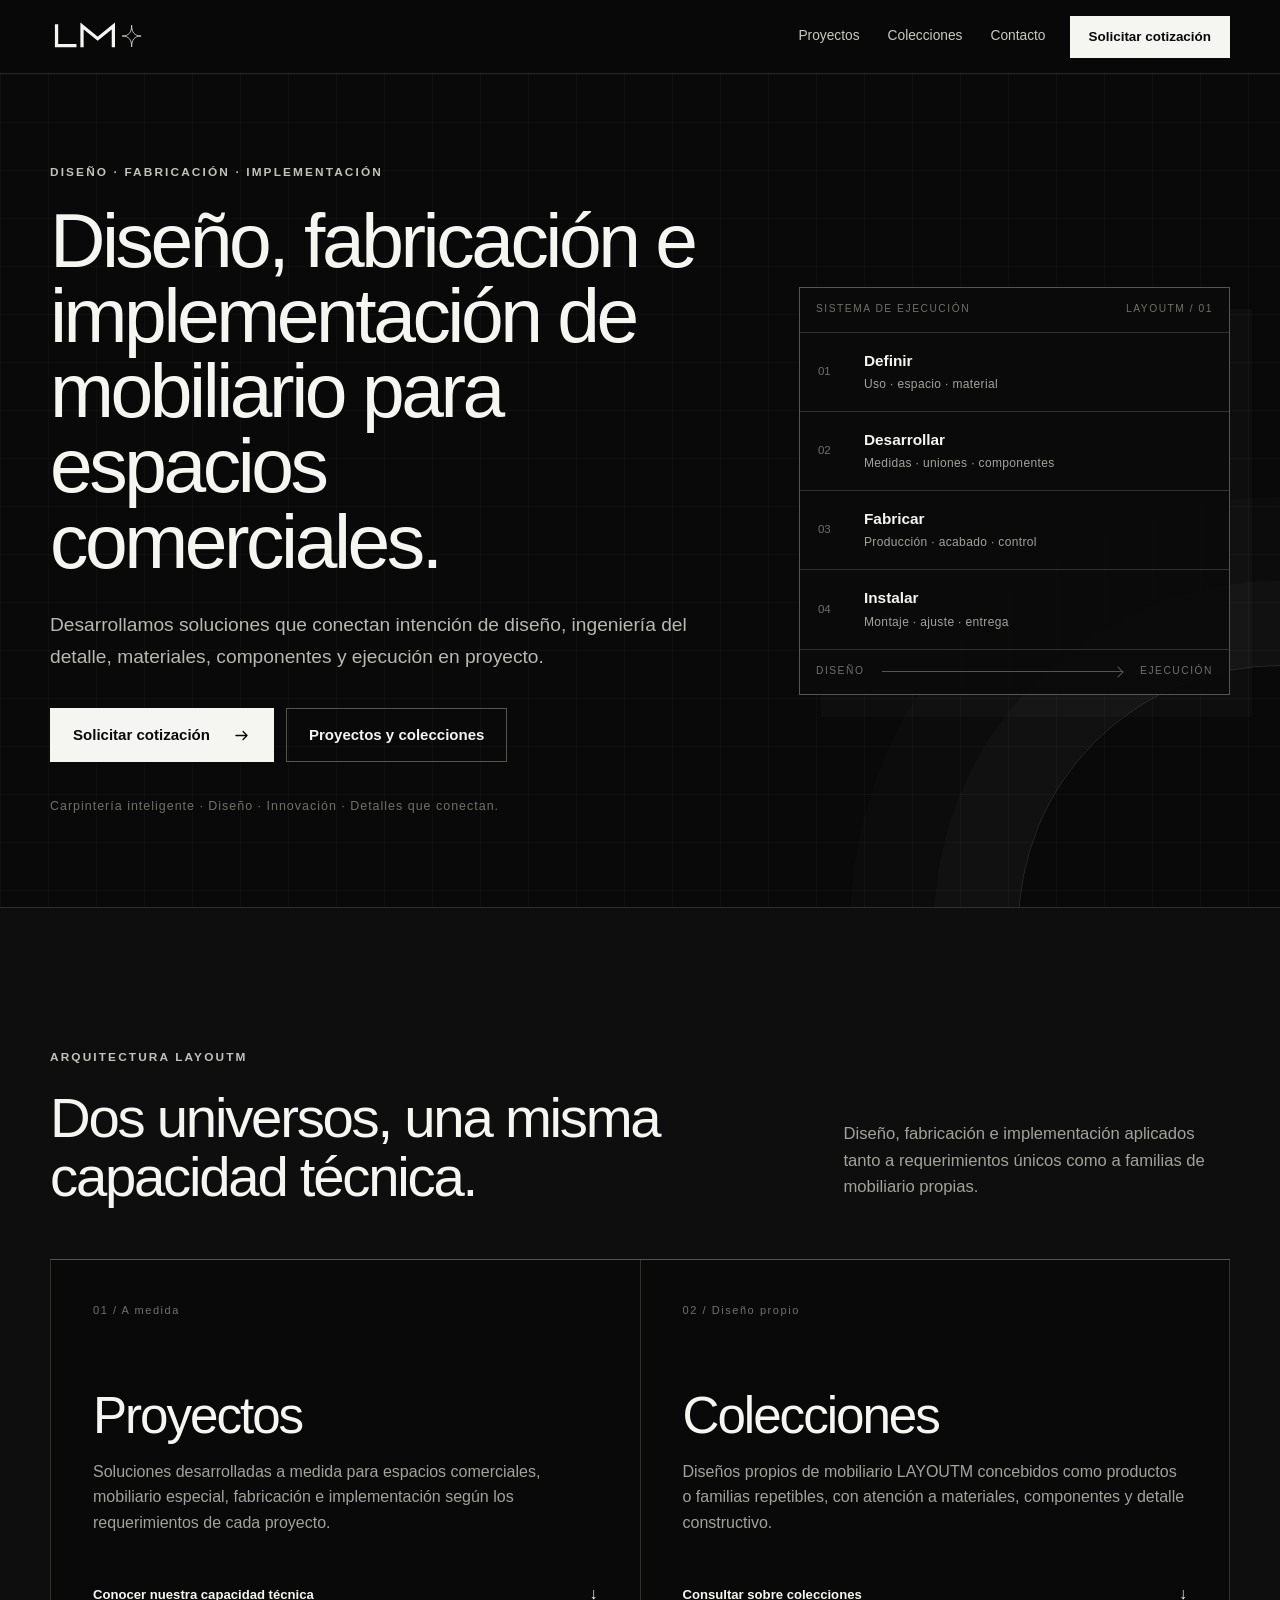
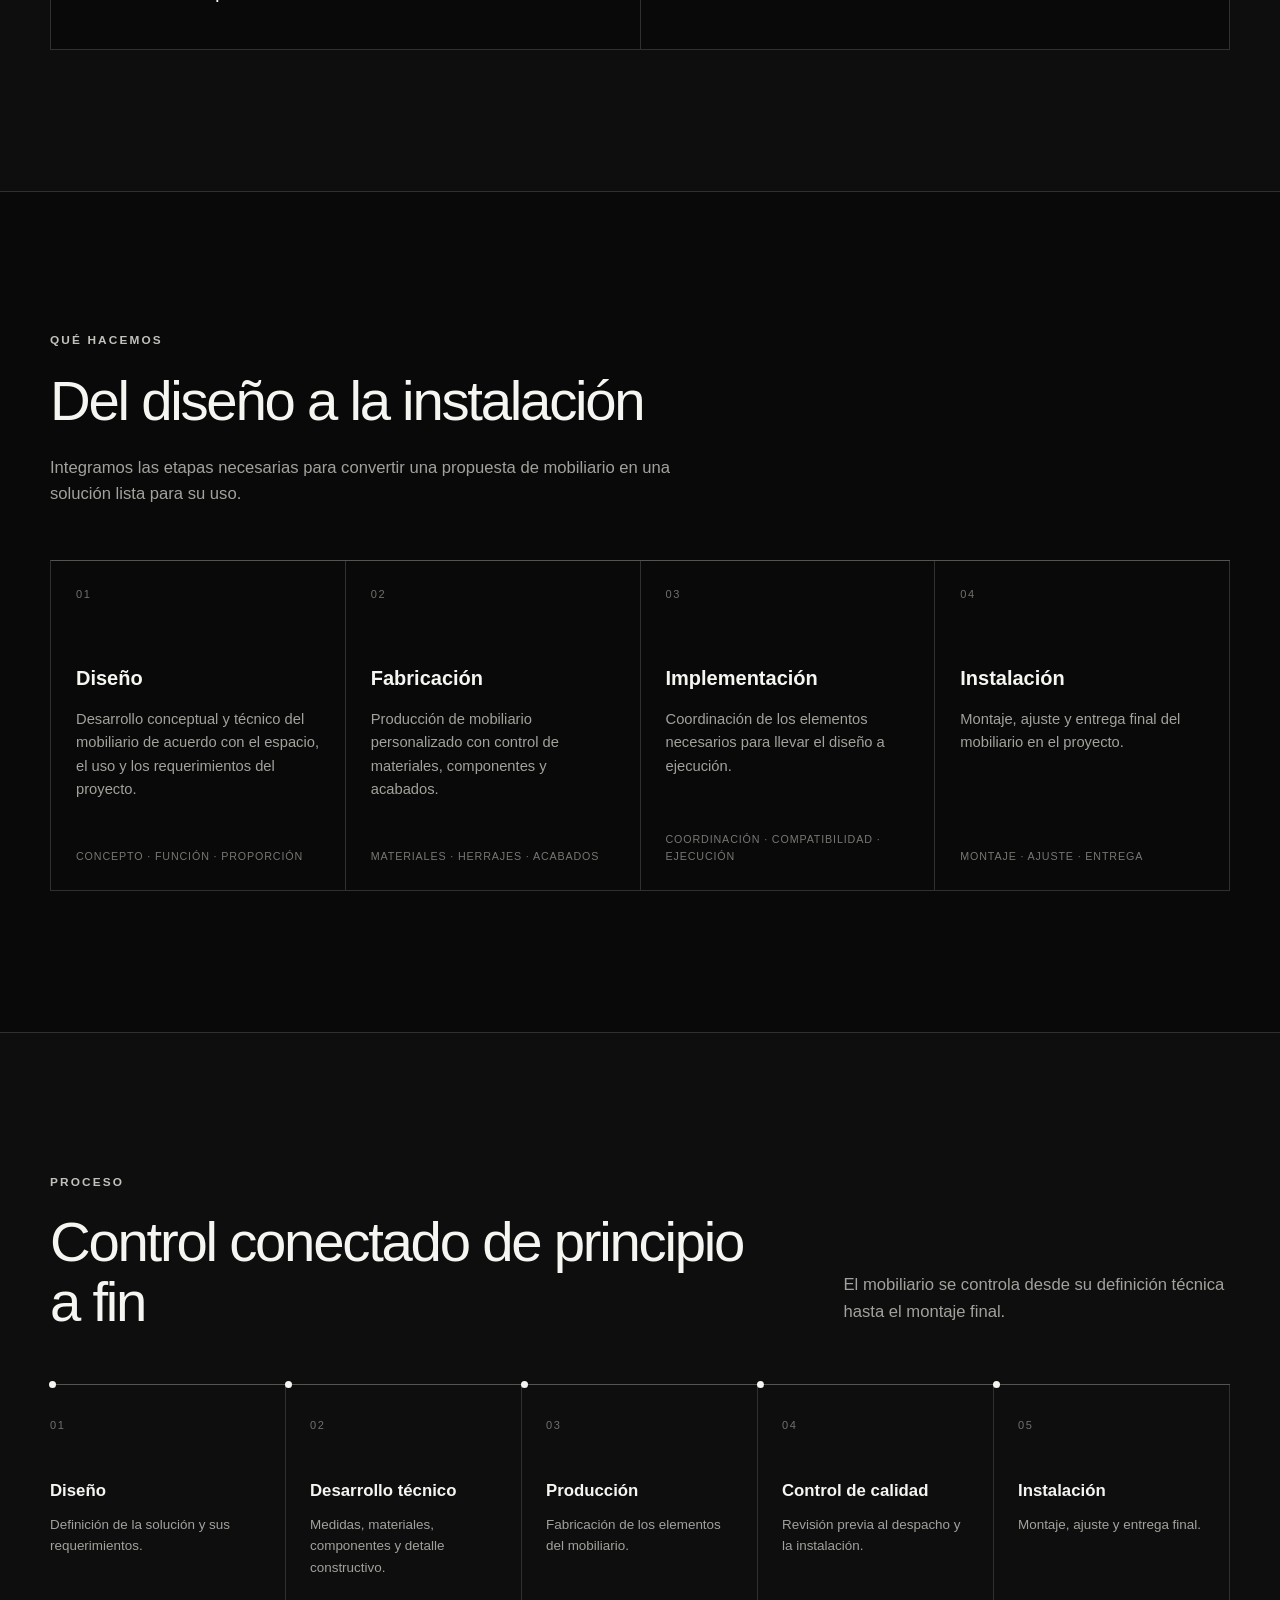
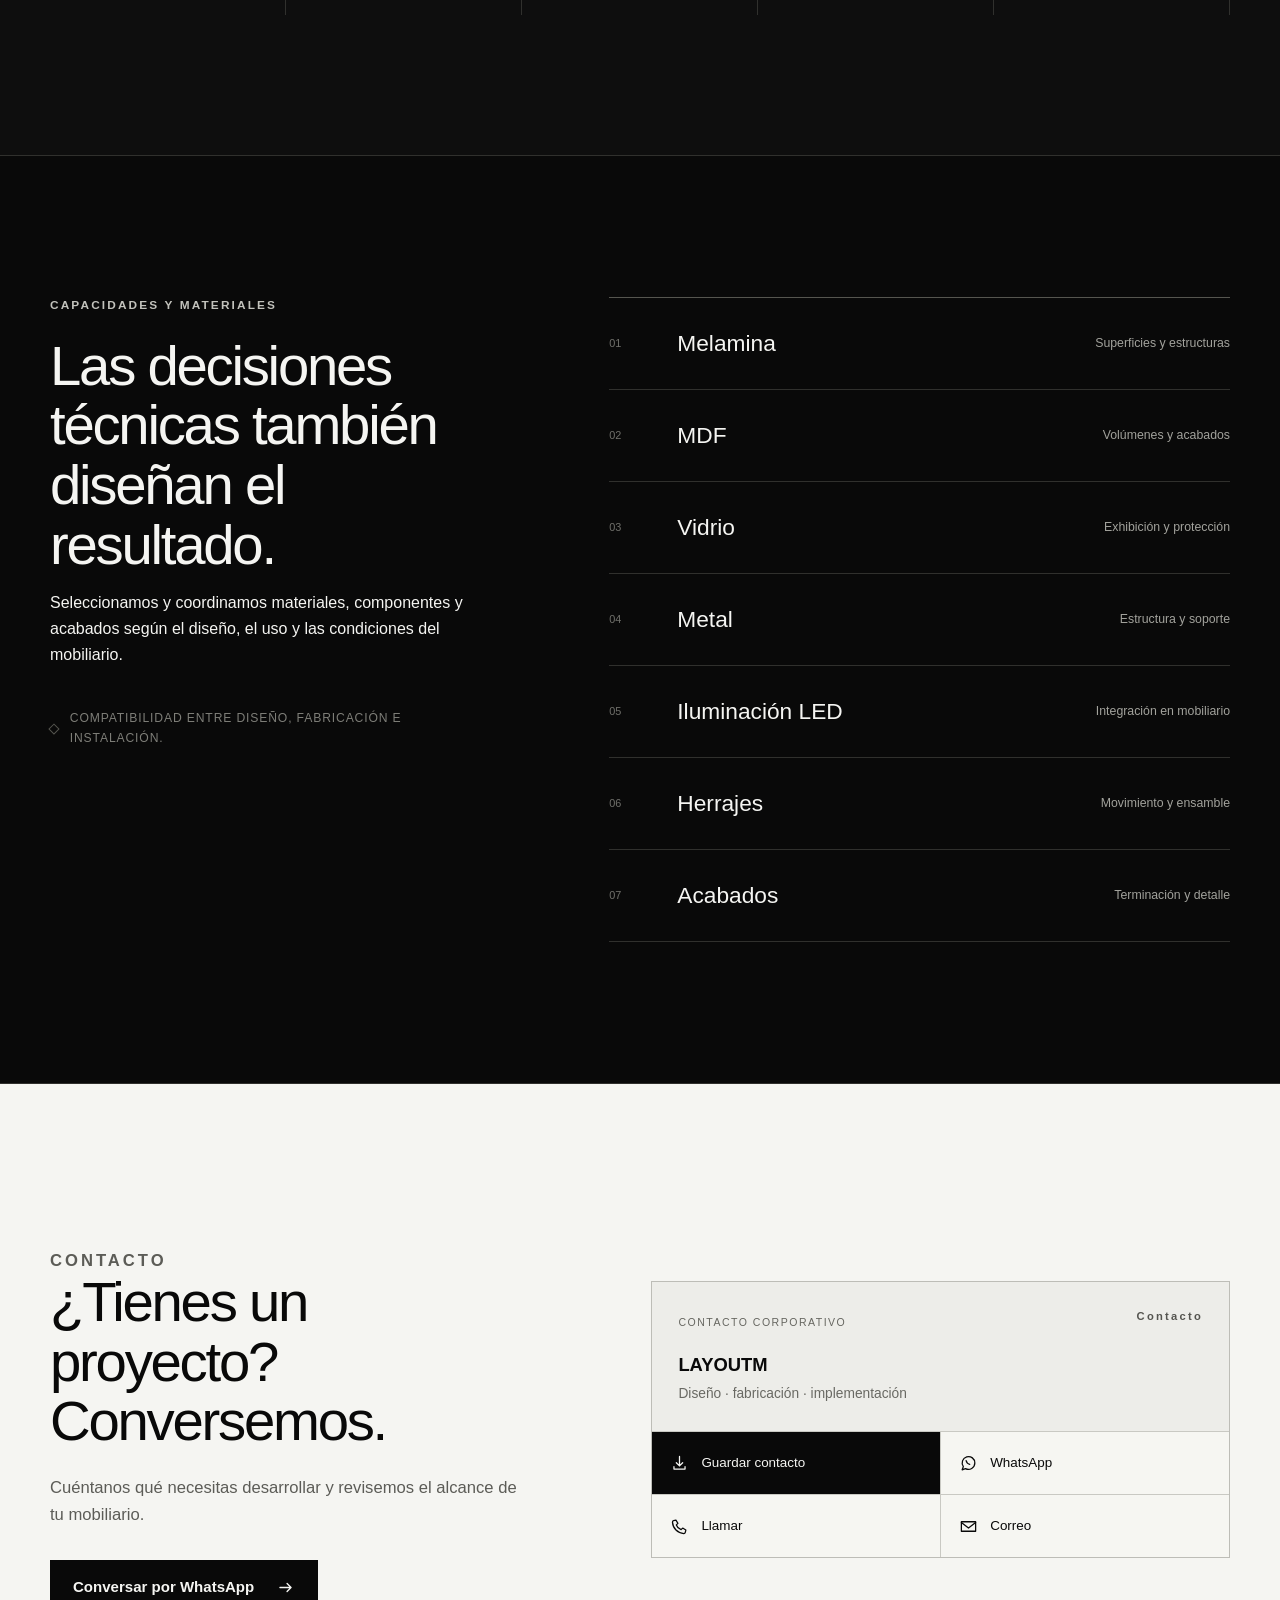
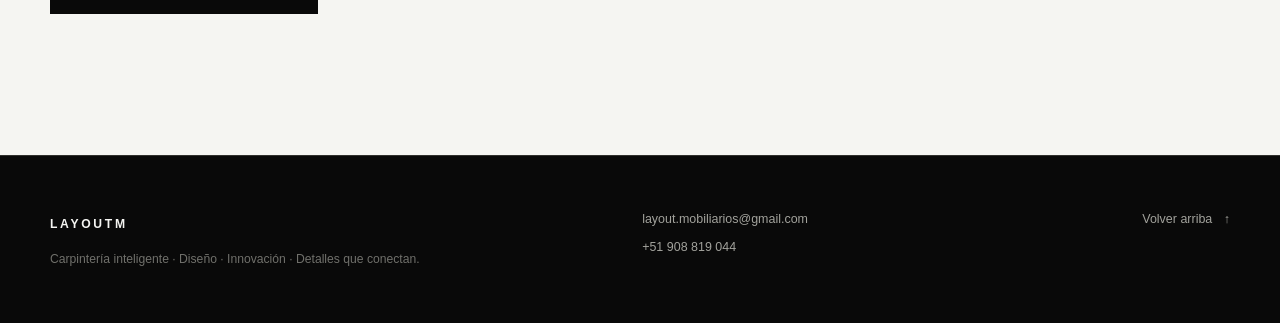
==== index.html @ 352205fd "Ajusta HOME a identidad corporativa LAYOUTM" ====
<!doctype html>
<html lang="es">
<head>
  <meta charset="utf-8">
  <meta name="viewport" content="width=device-width, initial-scale=1, viewport-fit=cover">
  <meta name="theme-color" content="#090909">
  <meta name="color-scheme" content="dark">
  <meta name="description" content="Diseño, fabricación e implementación de mobiliario y soluciones para espacios comerciales.">
  <link rel="canonical" href="https://layoutmobiliarios-web.github.io/layoutm-digital/">
  <meta property="og:locale" content="es_PE">
  <meta property="og:type" content="website">
  <meta property="og:site_name" content="LAYOUTM">
  <meta property="og:title" content="LAYOUTM | Diseño y fabricación de mobiliario">
  <meta property="og:description" content="Diseño, fabricación e implementación de mobiliario y soluciones para espacios comerciales.">
  <meta property="og:url" content="https://layoutmobiliarios-web.github.io/layoutm-digital/">
  <meta name="twitter:card" content="summary">
  <meta name="twitter:title" content="LAYOUTM | Diseño y fabricación de mobiliario">
  <meta name="twitter:description" content="Diseño, fabricación e implementación de mobiliario y soluciones para espacios comerciales.">
  <title>LAYOUTM | Diseño y fabricación de mobiliario</title>
  <link rel="stylesheet" href="assets/css/styles.css">
</head>
<body>
  <a class="skip-link" href="#contenido">Ir al contenido</a>
  <!--
    Brand reveal preparado para el activo oficial. Se mantiene inactivo hasta
    incorporar el archivo original aprobado en data-brand-logo-src.
  -->
  <div class="brand-reveal" data-brand-reveal data-brand-logo-src="" hidden aria-hidden="true">
    <img class="brand-reveal-logo" alt="" width="520" height="152">
  </div>
  <header class="site-header" id="inicio">
    <div class="shell header-inner">
      <a class="brand-link" href="#inicio" aria-label="LAYOUTM, ir al inicio">
        <svg class="brand-mark" viewBox="0 0 300 88" role="img" aria-label="Logo LM con estrella de cuatro puntas">
          <path d="M20 12V72H76" fill="none" stroke="currentColor" stroke-width="10" stroke-linecap="square"/>
          <path d="M98 72V12L146 51L194 12V72" fill="none" stroke="currentColor" stroke-width="10" stroke-linejoin="miter" stroke-linecap="square"/>
          <path d="M250 7C250 29 241 40 221 40C241 40 250 51 250 73C250 51 259 40 279 40C259 40 250 29 250 7Z" transform="translate(0 3)" fill="none" stroke="currentColor" stroke-width="2.2" stroke-linejoin="round"/>
        </svg>
      </a>
      <button class="menu-toggle" type="button" aria-expanded="false" aria-controls="site-nav">
        <span class="sr-only">Abrir menú</span><span aria-hidden="true"></span><span aria-hidden="true"></span>
      </button>
      <nav class="site-nav" id="site-nav" aria-label="Navegación principal">
        <a href="#proyectos">Proyectos</a><a href="#colecciones">Colecciones</a><a href="#contacto">Contacto</a>
      </nav>
      <a class="header-cta" href="https://wa.me/51908819044?text=Hola%20LAYOUTM%2C%20vi%20su%20p%C3%A1gina%20web%20y%20quisiera%20informaci%C3%B3n%20sobre%20un%20proyecto." rel="noopener">Solicitar cotización</a>
    </div>
  </header>

  <main id="contenido">
    <section class="hero" aria-labelledby="hero-title">
      <div class="shell hero-grid">
        <div class="hero-copy">
          <p class="eyebrow">Diseño · Fabricación · Implementación</p>
          <h1 id="hero-title">Diseño, fabricación e implementación de mobiliario para espacios comerciales.</h1>
          <p class="hero-lead">Desarrollamos soluciones que conectan intención de diseño, ingeniería del detalle, materiales, componentes y ejecución en proyecto.</p>
          <div class="hero-actions">
            <a class="button button-primary" href="https://wa.me/51908819044?text=Hola%20LAYOUTM%2C%20vi%20su%20p%C3%A1gina%20web%20y%20quisiera%20informaci%C3%B3n%20sobre%20un%20proyecto." rel="noopener">Solicitar cotización<svg viewBox="0 0 24 24" aria-hidden="true"><path d="M5 12h14m-5-5 5 5-5 5"/></svg></a>
            <a class="button button-secondary" href="#proyectos">Proyectos y colecciones</a>
          </div>
          <p class="brand-statement">Carpintería inteligente · Diseño · Innovación · Detalles que conectan.</p>
        </div>
        <div class="technical-panel" aria-label="Sistema de trabajo integrado de LAYOUTM">
          <div class="panel-head"><span>Sistema de ejecución</span><span>LAYOUTM / 01</span></div>
          <ol class="technical-stack">
            <li><span>01</span><strong>Definir</strong><small>Uso · espacio · material</small></li>
            <li><span>02</span><strong>Desarrollar</strong><small>Medidas · uniones · componentes</small></li>
            <li><span>03</span><strong>Fabricar</strong><small>Producción · acabado · control</small></li>
            <li><span>04</span><strong>Instalar</strong><small>Montaje · ajuste · entrega</small></li>
          </ol>
          <div class="panel-foot"><span>Diseño</span><i aria-hidden="true"></i><span>Ejecución</span></div>
        </div>
      </div>
    </section>

    <section class="section universes-section" aria-labelledby="universes-title">
      <div class="shell">
        <div class="section-heading split-heading">
          <div><p class="eyebrow">Arquitectura LAYOUTM</p><h2 id="universes-title">Dos universos, una misma capacidad técnica.</h2></div>
          <p>Diseño, fabricación e implementación aplicados tanto a requerimientos únicos como a familias de mobiliario propias.</p>
        </div>
        <div class="universe-grid">
          <article class="universe-card" id="proyectos">
            <span class="card-number">01 / A medida</span>
            <h3>Proyectos</h3>
            <p>Soluciones desarrolladas a medida para espacios comerciales, mobiliario especial, fabricación e implementación según los requerimientos de cada proyecto.</p>
            <a href="#que-hacemos">Conocer nuestra capacidad técnica <span aria-hidden="true">↓</span></a>
          </article>
          <article class="universe-card" id="colecciones">
            <span class="card-number">02 / Diseño propio</span>
            <h3>Colecciones</h3>
            <p>Diseños propios de mobiliario LAYOUTM concebidos como productos o familias repetibles, con atención a materiales, componentes y detalle constructivo.</p>
            <a href="#contacto">Consultar sobre colecciones <span aria-hidden="true">↓</span></a>
          </article>
        </div>
      </div>
    </section>

    <section class="section capabilities" id="que-hacemos" aria-labelledby="services-title">
      <div class="shell">
        <div class="section-heading">
          <p class="eyebrow">Qué hacemos</p><h2 id="services-title">Del diseño a la instalación</h2>
          <p>Integramos las etapas necesarias para convertir una propuesta de mobiliario en una solución lista para su uso.</p>
        </div>
        <div class="service-grid">
          <article class="service-card"><span class="card-number">01</span><h3>Diseño</h3><p>Desarrollo conceptual y técnico del mobiliario de acuerdo con el espacio, el uso y los requerimientos del proyecto.</p><div class="card-detail">Concepto · función · proporción</div></article>
          <article class="service-card"><span class="card-number">02</span><h3>Fabricación</h3><p>Producción de mobiliario personalizado con control de materiales, componentes y acabados.</p><div class="card-detail">Materiales · herrajes · acabados</div></article>
          <article class="service-card"><span class="card-number">03</span><h3>Implementación</h3><p>Coordinación de los elementos necesarios para llevar el diseño a ejecución.</p><div class="card-detail">Coordinación · compatibilidad · ejecución</div></article>
          <article class="service-card"><span class="card-number">04</span><h3>Instalación</h3><p>Montaje, ajuste y entrega final del mobiliario en el proyecto.</p><div class="card-detail">Montaje · ajuste · entrega</div></article>
        </div>
      </div>
    </section>

    <!--
      Las futuras vistas de proyectos y colecciones se incorporarán únicamente
      con contenido e imágenes reales aprobadas. No hay tarjetas ficticias públicas.
    -->

    <section class="section process-section" id="proceso" aria-labelledby="process-title">
      <div class="shell">
        <div class="section-heading split-heading">
          <div><p class="eyebrow">Proceso</p><h2 id="process-title">Control conectado de principio a fin</h2></div>
          <p>El mobiliario se controla desde su definición técnica hasta el montaje final.</p>
        </div>
        <ol class="process-flow">
          <li><span class="process-number">01</span><h3>Diseño</h3><p>Definición de la solución y sus requerimientos.</p></li>
          <li><span class="process-number">02</span><h3>Desarrollo técnico</h3><p>Medidas, materiales, componentes y detalle constructivo.</p></li>
          <li><span class="process-number">03</span><h3>Producción</h3><p>Fabricación de los elementos del mobiliario.</p></li>
          <li><span class="process-number">04</span><h3>Control de calidad</h3><p>Revisión previa al despacho y la instalación.</p></li>
          <li><span class="process-number">05</span><h3>Instalación</h3><p>Montaje, ajuste y entrega final.</p></li>
        </ol>
      </div>
    </section>

    <section class="section materials-section" id="capacidades" aria-labelledby="materials-title">
      <div class="shell materials-layout">
        <div class="section-heading materials-copy">
          <p class="eyebrow">Capacidades y materiales</p><h2 id="materials-title">Las decisiones técnicas también diseñan el resultado.</h2>
          <p>Seleccionamos y coordinamos materiales, componentes y acabados según el diseño, el uso y las condiciones del mobiliario.</p>
          <p class="technical-note"><span aria-hidden="true"></span>Compatibilidad entre diseño, fabricación e instalación.</p>
        </div>
        <ul class="material-index" aria-label="Materiales y soluciones aplicadas">
          <li><span>01</span><strong>Melamina</strong><small>Superficies y estructuras</small></li>
          <li><span>02</span><strong>MDF</strong><small>Volúmenes y acabados</small></li>
          <li><span>03</span><strong>Vidrio</strong><small>Exhibición y protección</small></li>
          <li><span>04</span><strong>Metal</strong><small>Estructura y soporte</small></li>
          <li><span>05</span><strong>Iluminación LED</strong><small>Integración en mobiliario</small></li>
          <li><span>06</span><strong>Herrajes</strong><small>Movimiento y ensamble</small></li>
          <li><span>07</span><strong>Acabados</strong><small>Terminación y detalle</small></li>
        </ul>
      </div>
    </section>

    <section class="section contact-section" id="contacto" aria-labelledby="contact-title">
      <div class="shell contact-layout">
        <div class="contact-copy">
          <p class="eyebrow">Contacto</p><h2 id="contact-title">¿Tienes un proyecto? Conversemos.</h2>
          <p>Cuéntanos qué necesitas desarrollar y revisemos el alcance de tu mobiliario.</p>
          <a class="button button-primary" href="https://wa.me/51908819044?text=Hola%20LAYOUTM%2C%20vi%20su%20p%C3%A1gina%20web%20y%20quisiera%20informaci%C3%B3n%20sobre%20un%20proyecto." rel="noopener">Conversar por WhatsApp<svg viewBox="0 0 24 24" aria-hidden="true"><path d="M5 12h14m-5-5 5 5-5 5"/></svg></a>
        </div>
        <article class="digital-card" aria-label="Contacto corporativo de LAYOUTM">
          <div class="digital-card-head">
            <div><span>Contacto corporativo</span><h3>LAYOUTM</h3><p>Diseño · fabricación · implementación</p></div>
            <span class="digital-card-brand" aria-hidden="true">Contacto</span>
          </div>
          <div class="contact-actions">
            <button class="contact-action contact-action-primary" type="button" id="saveContact"><svg viewBox="0 0 24 24" aria-hidden="true"><path d="M12 3v12m0 0 4-4m-4 4-4-4M5 16v3h14v-3"/></svg><span>Guardar contacto</span></button>
            <a class="contact-action" href="https://wa.me/51908819044?text=Hola%20LAYOUTM%2C%20vi%20su%20p%C3%A1gina%20web%20y%20quisiera%20informaci%C3%B3n%20sobre%20un%20proyecto." rel="noopener"><svg viewBox="0 0 24 24" aria-hidden="true"><path d="M20 11.5a8 8 0 0 1-11.8 7L4 20l1.5-4.1A8 8 0 1 1 20 11.5Z"/><path d="M9 8.5c.5 2.3 2.2 4 4.5 4.5"/></svg><span>WhatsApp</span></a>
            <a class="contact-action" href="tel:+51908819044"><svg viewBox="0 0 24 24" aria-hidden="true"><path d="M7.5 4 10 8l-2 2c1 2.8 3.2 5 6 6l2-2 4 2.5-.7 3c-.2.8-.9 1.4-1.8 1.4C9.5 20.3 3.7 14.5 3.1 6.5c0-.9.6-1.6 1.4-1.8L7.5 4Z"/></svg><span>Llamar</span></a>
            <a class="contact-action" href="mailto:layout.mobiliarios@gmail.com"><svg viewBox="0 0 24 24" aria-hidden="true"><path d="M3 6h18v12H3z"/><path d="m3 7 9 7 9-7"/></svg><span>Correo</span></a>
          </div>
        </article>
      </div>
    </section>
  </main>

  <footer class="site-footer">
    <div class="shell footer-grid">
      <div><strong>LAYOUTM</strong><p>Carpintería inteligente · Diseño · Innovación · Detalles que conectan.</p></div>
      <div class="footer-contact"><a href="mailto:layout.mobiliarios@gmail.com">layout.mobiliarios@gmail.com</a><a href="tel:+51908819044">+51 908 819 044</a></div>
      <a class="back-top" href="#inicio">Volver arriba <span aria-hidden="true">↑</span></a>
    </div>
  </footer>
  <nav class="mobile-contact-bar" aria-label="Contacto rápido">
    <a href="https://wa.me/51908819044?text=Hola%20LAYOUTM%2C%20vi%20su%20p%C3%A1gina%20web%20y%20quisiera%20informaci%C3%B3n%20sobre%20un%20proyecto." rel="noopener">WhatsApp</a><a href="#contacto">Contacto</a>
  </nav>
  <script src="assets/js/main.js" defer></script>
</body>
</html>
---- assets/css/styles.css ----
:root{--bg:#090909;--raised:#0e0e0e;--panel:#121212;--text:#f5f5f2;--muted:#a2a29c;--quiet:#70706b;--line:#30302d;--line-strong:#55554f;--white:#f5f5f2;--black:#090909;--shell:1180px;--header-height:74px}
*{box-sizing:border-box}
html{scroll-behavior:smooth;scroll-padding-top:calc(var(--header-height) + 20px);background:var(--bg)}
body{margin:0;min-width:320px;background:var(--bg);color:var(--text);font-family:Inter,ui-sans-serif,-apple-system,BlinkMacSystemFont,"Segoe UI",Helvetica,Arial,sans-serif;font-size:1rem;line-height:1.6;-webkit-font-smoothing:antialiased;text-rendering:optimizeLegibility}
body.menu-open{overflow:hidden}a{color:inherit}button,a{-webkit-tap-highlight-color:transparent}button{font:inherit}svg{display:block}.shell{width:min(calc(100% - 40px),var(--shell));margin-inline:auto}
.sr-only{position:absolute;width:1px;height:1px;padding:0;margin:-1px;overflow:hidden;clip:rect(0,0,0,0);white-space:nowrap;border:0}
.skip-link{position:fixed;z-index:100;top:12px;left:12px;padding:10px 14px;background:var(--white);color:var(--black);text-decoration:none;transform:translateY(-150%)}.skip-link:focus{transform:translateY(0)}:focus-visible{outline:2px solid var(--white);outline-offset:4px}
.brand-reveal{position:fixed;z-index:90;inset:0;display:grid;place-items:center;padding:32px;background:#000;opacity:0;visibility:hidden;pointer-events:none}.brand-reveal[hidden]{display:none}.brand-reveal-visible{opacity:1;visibility:visible}.brand-reveal-complete{opacity:0;visibility:hidden;transition:opacity 260ms ease,visibility 260ms ease}.brand-reveal-logo{display:block;width:min(72vw,520px);height:auto}.brand-reveal-active{overflow:hidden}
.site-header{position:sticky;z-index:40;top:0;height:var(--header-height);border-bottom:1px solid rgba(255,255,255,.12);background:rgba(9,9,9,.92);backdrop-filter:blur(18px)}
.header-inner{height:100%;display:flex;align-items:center;justify-content:space-between;gap:24px}.brand-link{width:98px;color:var(--text)}.brand-mark{width:100%;height:auto}
.site-nav{display:flex;align-items:center;gap:28px;margin-left:auto}.site-nav a{position:relative;color:#c9c9c4;font-size:.86rem;text-decoration:none}.site-nav a::after{content:"";position:absolute;right:0;bottom:-8px;left:0;height:1px;background:var(--white);transform:scaleX(0);transform-origin:left;transition:transform 180ms ease}.site-nav a:hover::after,.site-nav a:focus-visible::after{transform:scaleX(1)}
.header-cta{min-height:42px;display:inline-flex;align-items:center;padding:0 18px;border:1px solid var(--white);background:var(--white);color:var(--black);font-size:.84rem;font-weight:650;text-decoration:none}.menu-toggle{display:none}
.hero{position:relative;overflow:hidden;min-height:calc(100svh - var(--header-height));display:flex;align-items:center;border-bottom:1px solid var(--line);background:linear-gradient(rgba(255,255,255,.025) 1px,transparent 1px),linear-gradient(90deg,rgba(255,255,255,.025) 1px,transparent 1px);background-size:48px 48px}
.hero::after{content:"";position:absolute;width:520px;height:520px;right:-260px;bottom:-280px;border:1px solid rgba(255,255,255,.12);border-radius:50%;box-shadow:0 0 0 84px rgba(255,255,255,.018),0 0 0 168px rgba(255,255,255,.012);pointer-events:none}
.hero-grid{position:relative;z-index:1;display:grid;grid-template-columns:minmax(0,1.2fr) minmax(340px,.8fr);gap:clamp(50px,8vw,110px);align-items:center;padding-block:90px}.eyebrow{margin:0 0 22px;color:#c2c2bc;font-size:.74rem;font-weight:600;line-height:1.4;letter-spacing:.18em;text-transform:uppercase}
h1,h2,h3,p{overflow-wrap:break-word}h1{max-width:780px;margin:0;font-size:clamp(2.7rem,6vw,5.5rem);font-weight:520;line-height:.98;letter-spacing:-.045em}.hero-lead{max-width:660px;margin:30px 0 0;color:#b8b8b2;font-size:clamp(1rem,1.6vw,1.2rem);line-height:1.65}.hero-actions{display:flex;flex-wrap:wrap;gap:12px;margin-top:36px}
.button{min-height:54px;display:inline-flex;align-items:center;justify-content:center;gap:22px;padding:0 22px;border:1px solid var(--line-strong);color:var(--text);font-size:.94rem;font-weight:600;text-decoration:none;transition:background 180ms ease,color 180ms ease,border-color 180ms ease,transform 180ms ease}.button svg{width:19px;height:19px;fill:none;stroke:currentColor;stroke-width:1.7;stroke-linecap:round;stroke-linejoin:round}.button:hover{transform:translateY(-2px)}.button-primary{border-color:var(--white);background:var(--white);color:var(--black)}.button-primary:hover{background:#dcdcd7;border-color:#dcdcd7}.button-secondary:hover{background:#171717;border-color:#777770}.brand-statement{margin:35px 0 0;color:var(--quiet);font-size:.78rem;letter-spacing:.08em}
.technical-panel{border:1px solid var(--line-strong);background:rgba(11,11,11,.88);box-shadow:22px 22px 0 rgba(255,255,255,.025)}.panel-head,.panel-foot{display:flex;align-items:center;justify-content:space-between;gap:18px;min-height:45px;padding:0 16px;color:var(--quiet);font-size:.64rem;letter-spacing:.15em;text-transform:uppercase}.panel-head{border-bottom:1px solid var(--line)}.panel-foot{border-top:1px solid var(--line)}.panel-foot i{position:relative;height:1px;flex:1;background:var(--line-strong)}.panel-foot i::after{content:"";position:absolute;top:-3px;right:0;width:7px;height:7px;border-top:1px solid var(--line-strong);border-right:1px solid var(--line-strong);transform:rotate(45deg)}
.technical-stack{margin:0;padding:0;list-style:none}.technical-stack li{min-height:79px;display:grid;grid-template-columns:36px 1fr;align-content:center;gap:2px 10px;padding:14px 18px;border-bottom:1px solid var(--line)}.technical-stack li:last-child{border-bottom:0}.technical-stack span{grid-row:1/3;align-self:center;color:var(--quiet);font-size:.72rem}.technical-stack strong{font-size:.96rem;font-weight:560}.technical-stack small{color:var(--muted);font-size:.75rem;letter-spacing:.03em}
.section{padding-block:clamp(82px,11vw,150px);border-bottom:1px solid var(--line)}.section-heading{max-width:760px;margin-bottom:52px}.section-heading h2,.contact-copy h2{margin:0;font-size:clamp(2.1rem,4.4vw,4rem);font-weight:520;line-height:1.06;letter-spacing:-.04em}.section-heading>p:last-child,.contact-copy>p{max-width:650px;margin:24px 0 0;color:var(--muted);font-size:1.04rem}
.universes-section{background:var(--raised)}.universe-grid{display:grid;grid-template-columns:1fr 1fr;border-top:1px solid var(--line-strong);border-left:1px solid var(--line)}.universe-card{scroll-margin-top:calc(var(--header-height) + 20px);min-height:390px;display:flex;flex-direction:column;padding:clamp(25px,4vw,42px);border-right:1px solid var(--line);border-bottom:1px solid var(--line);background:var(--bg)}.universe-card h3{margin:70px 0 18px;font-size:clamp(2rem,4vw,3.4rem);font-weight:520;line-height:1;letter-spacing:-.04em}.universe-card p{max-width:530px;margin:0;color:var(--muted);font-size:1rem}.universe-card a{display:inline-flex;align-items:center;justify-content:space-between;gap:20px;margin-top:auto;padding-top:34px;color:var(--text);font-size:.82rem;font-weight:600;text-decoration:none}.universe-card a span{font-size:1rem}.universe-card a:hover{text-decoration:underline;text-underline-offset:5px}
.service-grid{display:grid;grid-template-columns:repeat(4,1fr);border-top:1px solid var(--line-strong);border-left:1px solid var(--line)}.service-card{min-height:330px;display:flex;flex-direction:column;padding:25px;border-right:1px solid var(--line);border-bottom:1px solid var(--line);background:var(--bg);transition:background 180ms ease}.service-card:hover{background:var(--raised)}.card-number,.process-number{color:var(--quiet);font-size:.69rem;letter-spacing:.14em}.service-card h3{margin:58px 0 14px;font-size:1.25rem;font-weight:560}.service-card p{margin:0;color:var(--muted);font-size:.92rem}.card-detail{margin-top:auto;padding-top:28px;color:#777772;font-size:.67rem;letter-spacing:.08em;text-transform:uppercase}
.process-section{background:var(--raised)}.split-heading{max-width:none;display:grid;grid-template-columns:1.2fr .65fr;gap:80px;align-items:end}.split-heading>p:last-child{margin:0 0 6px}.process-flow{display:grid;grid-template-columns:repeat(5,1fr);margin:0;padding:0;border-top:1px solid var(--line-strong);list-style:none}.process-flow li{position:relative;min-height:230px;padding:26px 24px 24px 0;border-right:1px solid var(--line)}.process-flow li:not(:first-child){padding-left:24px}.process-flow li::before{content:"";position:absolute;top:-4px;left:-1px;width:7px;height:7px;background:var(--white);border-radius:50%}.process-flow h3{margin:44px 0 12px;font-size:1.05rem;font-weight:560;line-height:1.3}.process-flow p{margin:0;color:var(--muted);font-size:.84rem}
.materials-layout{display:grid;grid-template-columns:minmax(0,.82fr) minmax(420px,1.18fr);gap:clamp(55px,10vw,135px);align-items:start}.materials-copy{position:sticky;top:calc(var(--header-height) + 50px);margin-bottom:0}.technical-note{display:flex;align-items:center;gap:12px;margin-top:42px!important;color:#7e7e78!important;font-size:.76rem!important;letter-spacing:.07em;text-transform:uppercase}.technical-note span{width:8px;height:8px;border:1px solid var(--line-strong);transform:rotate(45deg)}
.material-index{margin:0;padding:0;border-top:1px solid var(--line-strong);list-style:none}.material-index li{min-height:92px;display:grid;grid-template-columns:52px 1fr auto;align-items:center;gap:16px;border-bottom:1px solid var(--line)}.material-index span{color:var(--quiet);font-size:.68rem}.material-index strong{font-size:clamp(1.05rem,2vw,1.42rem);font-weight:520}.material-index small{color:var(--muted);font-size:.77rem}
.contact-section{background:var(--white);color:var(--black)}.contact-layout{display:grid;grid-template-columns:minmax(0,.9fr) minmax(430px,1.1fr);gap:clamp(55px,10vw,140px);align-items:center}.contact-copy .eyebrow,.contact-copy>p{color:#5c5c57}.contact-copy .button{margin-top:32px}.contact-copy .button-primary{border-color:var(--black);background:var(--black);color:var(--white)}.contact-copy .button-primary:hover{background:#292929}
.digital-card{border:1px solid #bdbdb7;background:#ededE9}.digital-card-head{display:flex;justify-content:space-between;gap:24px;padding:26px;border-bottom:1px solid #c9c9c3}.digital-card-head span:first-child{color:#666660;font-size:.66rem;letter-spacing:.14em;text-transform:uppercase}.digital-card-head h3{margin:16px 0 4px;font-size:1.15rem;font-weight:620}.digital-card-head p{margin:0;color:#696963;font-size:.86rem}.digital-card-brand{color:#555550;font-size:.7rem;font-weight:700;letter-spacing:.2em}.contact-actions{display:grid;grid-template-columns:1fr 1fr;gap:1px;background:#c9c9c3}.contact-action{min-height:62px;display:flex;align-items:center;gap:12px;padding:0 18px;border:0;background:#f6f6f2;color:var(--black);font-size:.84rem;text-align:left;text-decoration:none;cursor:pointer;transition:background 160ms ease}.contact-action:hover{background:#deded9}.contact-action-primary{background:var(--black);color:var(--white)}.contact-action-primary:hover{background:#292929}.contact-action svg{width:19px;height:19px;flex:0 0 auto;fill:none;stroke:currentColor;stroke-width:1.6;stroke-linecap:round;stroke-linejoin:round}
.site-footer{padding-block:54px;background:var(--bg)}.footer-grid{display:grid;grid-template-columns:1.2fr 1fr auto;gap:40px;align-items:start}.site-footer strong{font-size:.76rem;letter-spacing:.22em}.site-footer p{max-width:460px;margin:14px 0 0;color:var(--quiet);font-size:.76rem}.footer-contact{display:flex;flex-direction:column;gap:8px}.footer-contact a,.back-top{color:var(--muted);font-size:.78rem;text-decoration:none}.footer-contact a:hover,.back-top:hover{color:var(--white)}.back-top span{margin-left:8px}.mobile-contact-bar{display:none}
@media(max-width:960px){:root{--header-height:68px}.header-cta{display:none}.menu-toggle{position:relative;z-index:42;width:46px;height:46px;display:flex;flex-direction:column;align-items:center;justify-content:center;gap:7px;padding:0;border:1px solid var(--line);background:var(--bg);color:var(--white);cursor:pointer}.menu-toggle span:not(.sr-only){width:18px;height:1px;background:currentColor;transition:transform 180ms ease}.menu-toggle[aria-expanded="true"] span:nth-child(2){transform:translateY(4px) rotate(45deg)}.menu-toggle[aria-expanded="true"] span:nth-child(3){transform:translateY(-4px) rotate(-45deg)}.site-nav{position:fixed;inset:var(--header-height) 0 auto;min-height:calc(100svh - var(--header-height));display:flex;flex-direction:column;align-items:stretch;gap:0;padding:22px 20px 110px;background:rgba(9,9,9,.985);visibility:hidden;opacity:0;transform:translateY(-12px);pointer-events:none;transition:opacity 180ms ease,transform 180ms ease,visibility 180ms ease}.menu-open .site-nav{visibility:visible;opacity:1;transform:translateY(0);pointer-events:auto}.site-nav a{padding:17px 4px;border-bottom:1px solid var(--line);font-size:1.15rem}.site-nav a::after{display:none}.hero-grid{grid-template-columns:1fr;gap:64px;padding-block:75px}.technical-panel{width:min(100%,580px)}.service-grid{grid-template-columns:1fr 1fr}.split-heading,.materials-layout,.contact-layout{grid-template-columns:1fr;gap:48px}.process-flow{grid-template-columns:1fr 1fr}.process-flow li{min-height:210px;padding-left:22px;border-bottom:1px solid var(--line)}.materials-copy{position:static}.digital-card{width:min(100%,620px)}}
@media(max-width:620px){.shell{width:min(calc(100% - 32px),var(--shell))}.brand-link{width:88px}.hero{min-height:auto}.hero-grid{gap:50px;padding-block:62px 70px}h1{font-size:clamp(2.5rem,13vw,3.6rem);line-height:1}.hero-lead{margin-top:24px;font-size:1rem}.hero-actions{flex-direction:column;margin-top:30px}.button{width:100%}.brand-statement{line-height:1.7}.technical-panel{box-shadow:12px 12px 0 rgba(255,255,255,.025)}.technical-stack li{grid-template-columns:31px 1fr;padding-inline:15px}.section{padding-block:78px}.section-heading{margin-bottom:38px}.section-heading h2,.contact-copy h2{font-size:clamp(2.15rem,11vw,3rem)}.universe-grid,.service-grid,.process-flow{grid-template-columns:1fr}.universe-card{min-height:330px}.universe-card h3{margin-top:52px}.service-card{min-height:285px}.split-heading{gap:22px}.process-flow li,.process-flow li:not(:first-child){min-height:auto;padding:24px 8px 30px 40px;border-right:0}.process-flow li::before{top:30px;left:8px}.process-flow h3{margin:18px 0 9px}.material-index li{min-height:86px;grid-template-columns:34px 1fr;gap:10px}.material-index small{grid-column:2;margin-top:-24px}.contact-section{padding-bottom:95px}.digital-card-head{padding:21px}.contact-actions{grid-template-columns:1fr}.contact-action{min-height:58px}.footer-grid{grid-template-columns:1fr;gap:28px}.mobile-contact-bar{position:fixed;z-index:35;right:0;bottom:0;left:0;min-height:calc(62px + env(safe-area-inset-bottom));display:grid;grid-template-columns:1fr 1fr;padding-bottom:env(safe-area-inset-bottom);border-top:1px solid var(--line-strong);background:var(--bg)}.mobile-contact-bar a{display:flex;align-items:center;justify-content:center;color:var(--white);font-size:.82rem;font-weight:620;text-decoration:none}.mobile-contact-bar a:first-child{background:var(--white);color:var(--black)}.site-footer{padding-bottom:calc(100px + env(safe-area-inset-bottom))}}
@media(max-width:360px){.shell{width:min(calc(100% - 26px),var(--shell))}.eyebrow{font-size:.68rem;letter-spacing:.14em}h1{font-size:2.35rem}.panel-head,.panel-foot{padding-inline:12px}}
@media(prefers-reduced-motion:reduce){html{scroll-behavior:auto}*,*::before,*::after{scroll-behavior:auto!important;transition-duration:.01ms!important;animation-duration:.01ms!important;animation-iteration-count:1!important}.brand-reveal{display:none!important}.brand-reveal-active{overflow:auto}}
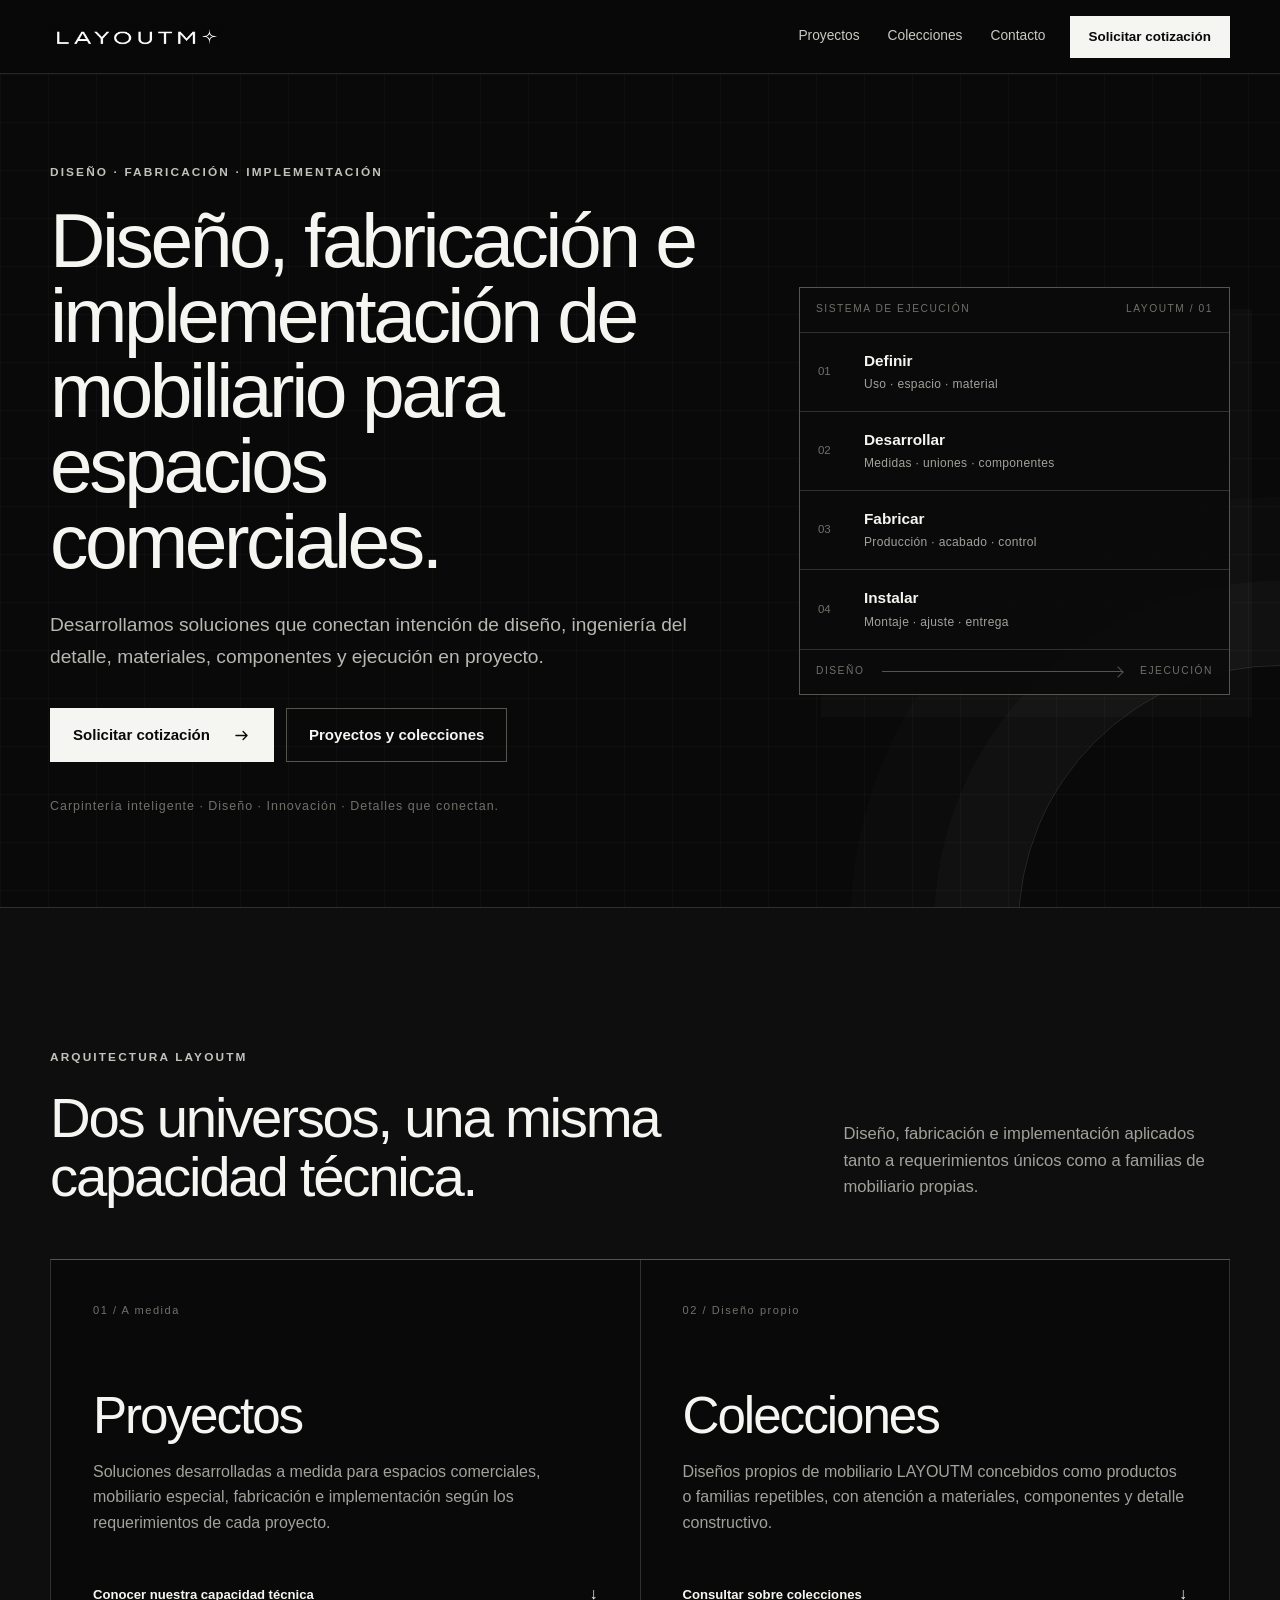
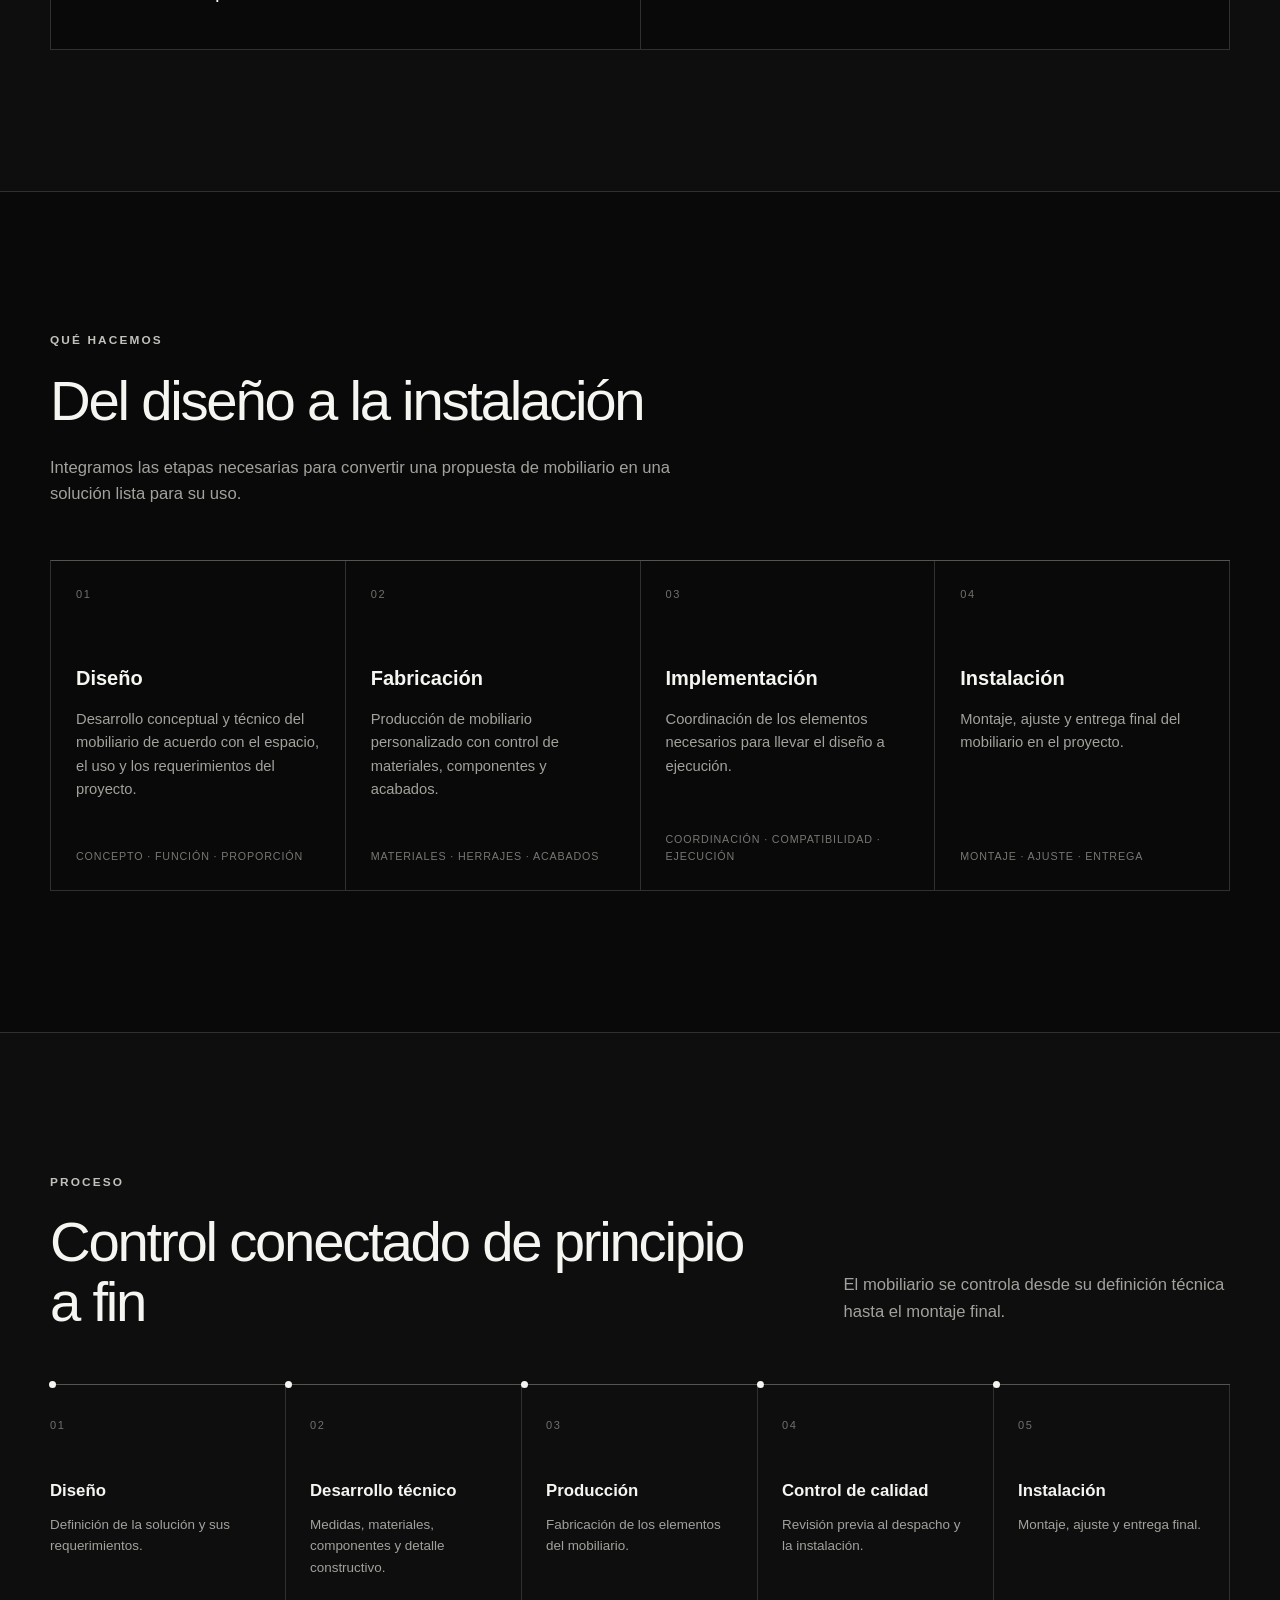
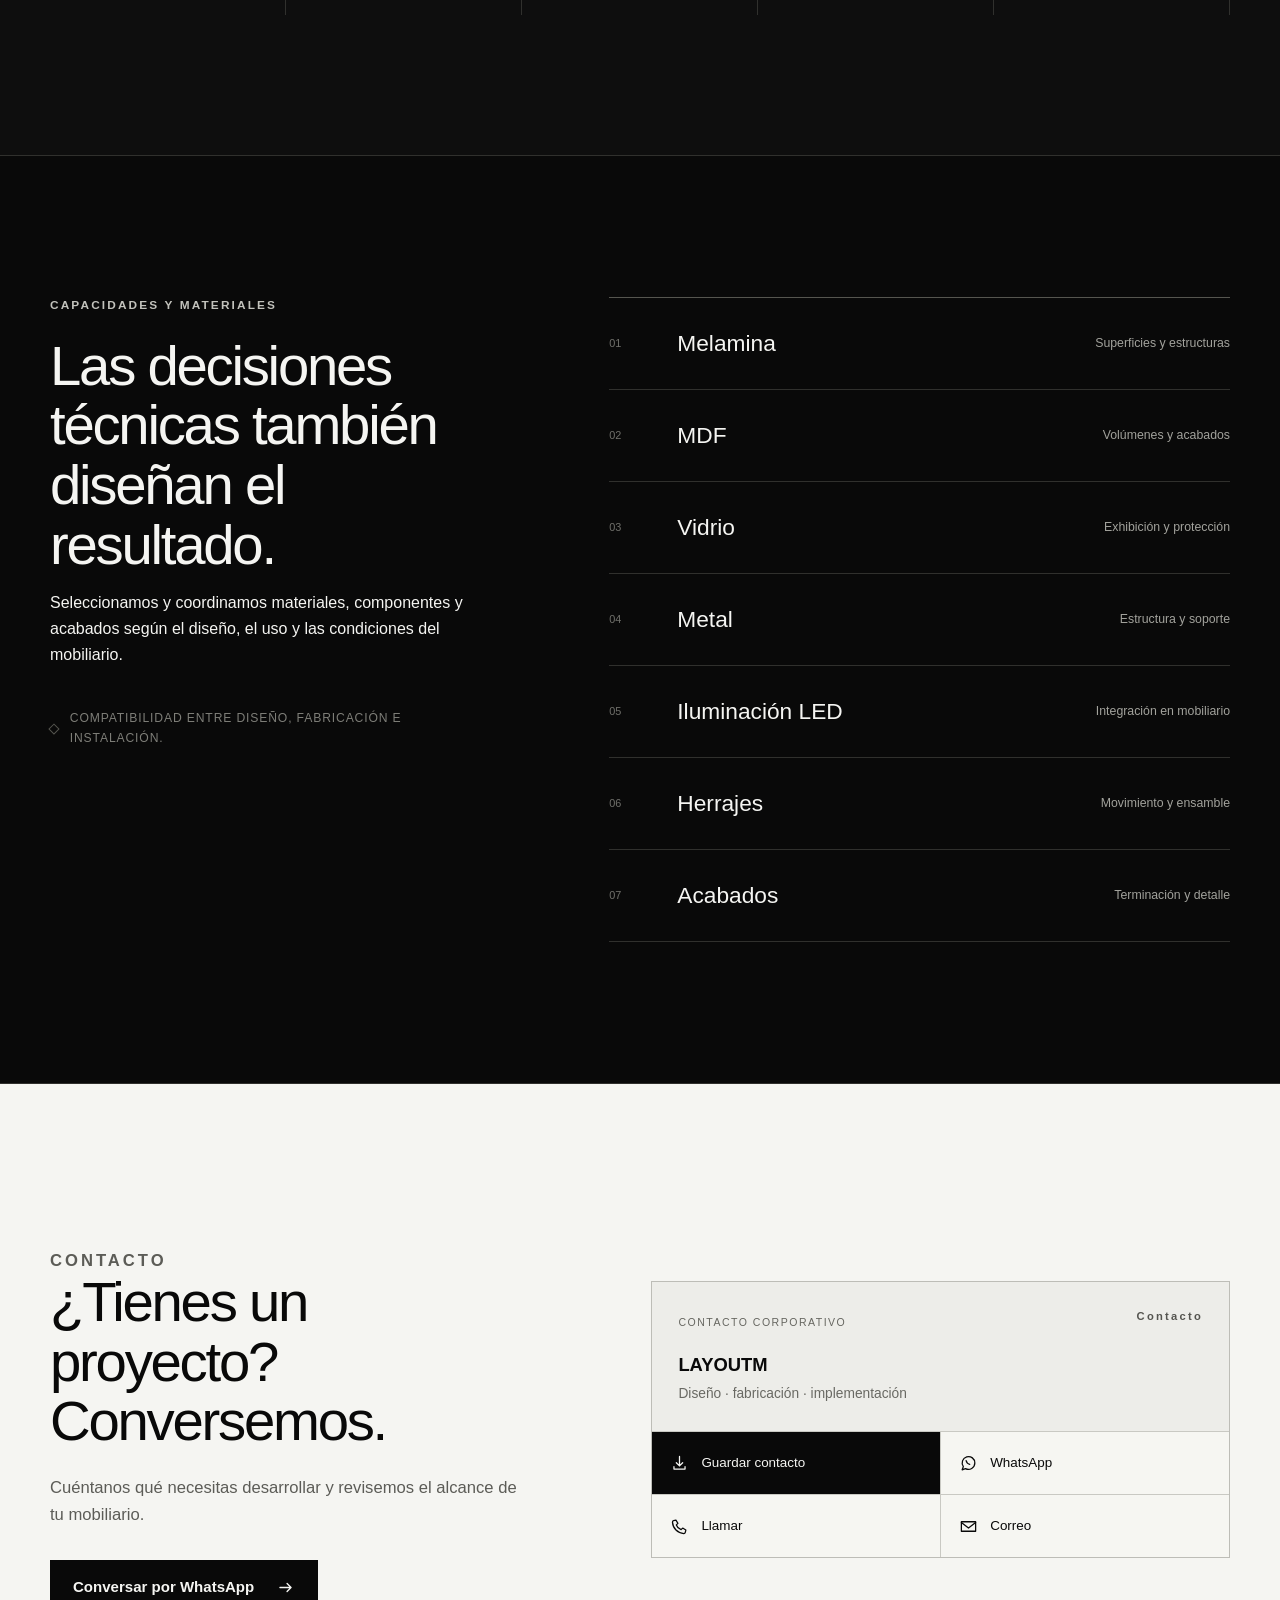
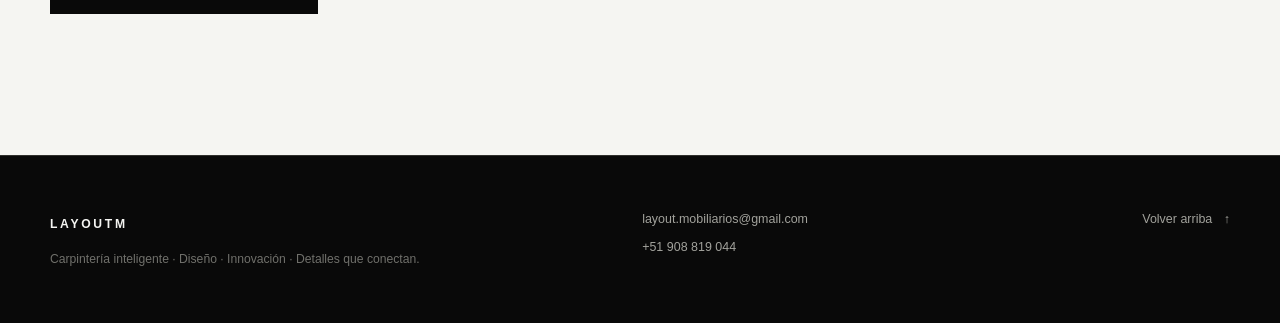
==== commit 795d9b58: "Optimiza logo oficial para web y legibilidad móvil" ====
--- a/index.html
+++ b/index.html
@@ -17,25 +17,18 @@
   <meta name="twitter:title" content="LAYOUTM | Diseño y fabricación de mobiliario">
   <meta name="twitter:description" content="Diseño, fabricación e implementación de mobiliario y soluciones para espacios comerciales.">
   <title>LAYOUTM | Diseño y fabricación de mobiliario</title>
+  <link rel="preload" as="image" href="assets/brand/layoutm-logo-web.png" media="(prefers-reduced-motion: no-preference)">
   <link rel="stylesheet" href="assets/css/styles.css">
 </head>
 <body>
   <a class="skip-link" href="#contenido">Ir al contenido</a>
-  <!--
-    Brand reveal preparado para el activo oficial. Se mantiene inactivo hasta
-    incorporar el archivo original aprobado en data-brand-logo-src.
-  -->
-  <div class="brand-reveal" data-brand-reveal data-brand-logo-src="" hidden aria-hidden="true">
-    <img class="brand-reveal-logo" alt="" width="520" height="152">
+  <div class="brand-reveal" data-brand-reveal data-brand-logo-src="assets/brand/layoutm-logo-web.png" hidden aria-hidden="true">
+    <img class="brand-reveal-logo" alt="" width="1188" height="186">
   </div>
   <header class="site-header" id="inicio">
     <div class="shell header-inner">
       <a class="brand-link" href="#inicio" aria-label="LAYOUTM, ir al inicio">
-        <svg class="brand-mark" viewBox="0 0 300 88" role="img" aria-label="Logo LM con estrella de cuatro puntas">
-          <path d="M20 12V72H76" fill="none" stroke="currentColor" stroke-width="10" stroke-linecap="square"/>
-          <path d="M98 72V12L146 51L194 12V72" fill="none" stroke="currentColor" stroke-width="10" stroke-linejoin="miter" stroke-linecap="square"/>
-          <path d="M250 7C250 29 241 40 221 40C241 40 250 51 250 73C250 51 259 40 279 40C259 40 250 29 250 7Z" transform="translate(0 3)" fill="none" stroke="currentColor" stroke-width="2.2" stroke-linejoin="round"/>
-        </svg>
+        <img class="brand-mark" src="assets/brand/layoutm-logo-web.png" width="1188" height="186" alt="LAYOUTM">
       </a>
       <button class="menu-toggle" type="button" aria-expanded="false" aria-controls="site-nav">
         <span class="sr-only">Abrir menú</span><span aria-hidden="true"></span><span aria-hidden="true"></span>
--- a/assets/css/styles.css
+++ b/assets/css/styles.css
@@ -5,9 +5,9 @@
 body.menu-open{overflow:hidden}a{color:inherit}button,a{-webkit-tap-highlight-color:transparent}button{font:inherit}svg{display:block}.shell{width:min(calc(100% - 40px),var(--shell));margin-inline:auto}
 .sr-only{position:absolute;width:1px;height:1px;padding:0;margin:-1px;overflow:hidden;clip:rect(0,0,0,0);white-space:nowrap;border:0}
 .skip-link{position:fixed;z-index:100;top:12px;left:12px;padding:10px 14px;background:var(--white);color:var(--black);text-decoration:none;transform:translateY(-150%)}.skip-link:focus{transform:translateY(0)}:focus-visible{outline:2px solid var(--white);outline-offset:4px}
-.brand-reveal{position:fixed;z-index:90;inset:0;display:grid;place-items:center;padding:32px;background:#000;opacity:0;visibility:hidden;pointer-events:none}.brand-reveal[hidden]{display:none}.brand-reveal-visible{opacity:1;visibility:visible}.brand-reveal-complete{opacity:0;visibility:hidden;transition:opacity 260ms ease,visibility 260ms ease}.brand-reveal-logo{display:block;width:min(72vw,520px);height:auto}.brand-reveal-active{overflow:hidden}
+.brand-reveal{position:fixed;z-index:90;inset:0;display:grid;place-items:center;background:#000;opacity:0;visibility:hidden;pointer-events:none}.brand-reveal[hidden]{display:none}.brand-reveal-visible{opacity:1;visibility:visible}.brand-reveal-complete{opacity:0;visibility:hidden;transition:opacity 260ms ease,visibility 260ms ease}.brand-reveal-logo{display:block;width:min(84vw,980px);height:auto}.brand-reveal-active{overflow:hidden}
 .site-header{position:sticky;z-index:40;top:0;height:var(--header-height);border-bottom:1px solid rgba(255,255,255,.12);background:rgba(9,9,9,.92);backdrop-filter:blur(18px)}
-.header-inner{height:100%;display:flex;align-items:center;justify-content:space-between;gap:24px}.brand-link{width:98px;color:var(--text)}.brand-mark{width:100%;height:auto}
+.header-inner{height:100%;display:flex;align-items:center;justify-content:space-between;gap:24px}.brand-link{width:174px;display:flex;align-items:center;color:var(--text)}.brand-mark{width:100%;height:auto}
 .site-nav{display:flex;align-items:center;gap:28px;margin-left:auto}.site-nav a{position:relative;color:#c9c9c4;font-size:.86rem;text-decoration:none}.site-nav a::after{content:"";position:absolute;right:0;bottom:-8px;left:0;height:1px;background:var(--white);transform:scaleX(0);transform-origin:left;transition:transform 180ms ease}.site-nav a:hover::after,.site-nav a:focus-visible::after{transform:scaleX(1)}
 .header-cta{min-height:42px;display:inline-flex;align-items:center;padding:0 18px;border:1px solid var(--white);background:var(--white);color:var(--black);font-size:.84rem;font-weight:650;text-decoration:none}.menu-toggle{display:none}
 .hero{position:relative;overflow:hidden;min-height:calc(100svh - var(--header-height));display:flex;align-items:center;border-bottom:1px solid var(--line);background:linear-gradient(rgba(255,255,255,.025) 1px,transparent 1px),linear-gradient(90deg,rgba(255,255,255,.025) 1px,transparent 1px);background-size:48px 48px}
@@ -27,6 +27,7 @@
 .digital-card{border:1px solid #bdbdb7;background:#ededE9}.digital-card-head{display:flex;justify-content:space-between;gap:24px;padding:26px;border-bottom:1px solid #c9c9c3}.digital-card-head span:first-child{color:#666660;font-size:.66rem;letter-spacing:.14em;text-transform:uppercase}.digital-card-head h3{margin:16px 0 4px;font-size:1.15rem;font-weight:620}.digital-card-head p{margin:0;color:#696963;font-size:.86rem}.digital-card-brand{color:#555550;font-size:.7rem;font-weight:700;letter-spacing:.2em}.contact-actions{display:grid;grid-template-columns:1fr 1fr;gap:1px;background:#c9c9c3}.contact-action{min-height:62px;display:flex;align-items:center;gap:12px;padding:0 18px;border:0;background:#f6f6f2;color:var(--black);font-size:.84rem;text-align:left;text-decoration:none;cursor:pointer;transition:background 160ms ease}.contact-action:hover{background:#deded9}.contact-action-primary{background:var(--black);color:var(--white)}.contact-action-primary:hover{background:#292929}.contact-action svg{width:19px;height:19px;flex:0 0 auto;fill:none;stroke:currentColor;stroke-width:1.6;stroke-linecap:round;stroke-linejoin:round}
 .site-footer{padding-block:54px;background:var(--bg)}.footer-grid{display:grid;grid-template-columns:1.2fr 1fr auto;gap:40px;align-items:start}.site-footer strong{font-size:.76rem;letter-spacing:.22em}.site-footer p{max-width:460px;margin:14px 0 0;color:var(--quiet);font-size:.76rem}.footer-contact{display:flex;flex-direction:column;gap:8px}.footer-contact a,.back-top{color:var(--muted);font-size:.78rem;text-decoration:none}.footer-contact a:hover,.back-top:hover{color:var(--white)}.back-top span{margin-left:8px}.mobile-contact-bar{display:none}
 @media(max-width:960px){:root{--header-height:68px}.header-cta{display:none}.menu-toggle{position:relative;z-index:42;width:46px;height:46px;display:flex;flex-direction:column;align-items:center;justify-content:center;gap:7px;padding:0;border:1px solid var(--line);background:var(--bg);color:var(--white);cursor:pointer}.menu-toggle span:not(.sr-only){width:18px;height:1px;background:currentColor;transition:transform 180ms ease}.menu-toggle[aria-expanded="true"] span:nth-child(2){transform:translateY(4px) rotate(45deg)}.menu-toggle[aria-expanded="true"] span:nth-child(3){transform:translateY(-4px) rotate(-45deg)}.site-nav{position:fixed;inset:var(--header-height) 0 auto;min-height:calc(100svh - var(--header-height));display:flex;flex-direction:column;align-items:stretch;gap:0;padding:22px 20px 110px;background:rgba(9,9,9,.985);visibility:hidden;opacity:0;transform:translateY(-12px);pointer-events:none;transition:opacity 180ms ease,transform 180ms ease,visibility 180ms ease}.menu-open .site-nav{visibility:visible;opacity:1;transform:translateY(0);pointer-events:auto}.site-nav a{padding:17px 4px;border-bottom:1px solid var(--line);font-size:1.15rem}.site-nav a::after{display:none}.hero-grid{grid-template-columns:1fr;gap:64px;padding-block:75px}.technical-panel{width:min(100%,580px)}.service-grid{grid-template-columns:1fr 1fr}.split-heading,.materials-layout,.contact-layout{grid-template-columns:1fr;gap:48px}.process-flow{grid-template-columns:1fr 1fr}.process-flow li{min-height:210px;padding-left:22px;border-bottom:1px solid var(--line)}.materials-copy{position:static}.digital-card{width:min(100%,620px)}}
-@media(max-width:620px){.shell{width:min(calc(100% - 32px),var(--shell))}.brand-link{width:88px}.hero{min-height:auto}.hero-grid{gap:50px;padding-block:62px 70px}h1{font-size:clamp(2.5rem,13vw,3.6rem);line-height:1}.hero-lead{margin-top:24px;font-size:1rem}.hero-actions{flex-direction:column;margin-top:30px}.button{width:100%}.brand-statement{line-height:1.7}.technical-panel{box-shadow:12px 12px 0 rgba(255,255,255,.025)}.technical-stack li{grid-template-columns:31px 1fr;padding-inline:15px}.section{padding-block:78px}.section-heading{margin-bottom:38px}.section-heading h2,.contact-copy h2{font-size:clamp(2.15rem,11vw,3rem)}.universe-grid,.service-grid,.process-flow{grid-template-columns:1fr}.universe-card{min-height:330px}.universe-card h3{margin-top:52px}.service-card{min-height:285px}.split-heading{gap:22px}.process-flow li,.process-flow li:not(:first-child){min-height:auto;padding:24px 8px 30px 40px;border-right:0}.process-flow li::before{top:30px;left:8px}.process-flow h3{margin:18px 0 9px}.material-index li{min-height:86px;grid-template-columns:34px 1fr;gap:10px}.material-index small{grid-column:2;margin-top:-24px}.contact-section{padding-bottom:95px}.digital-card-head{padding:21px}.contact-actions{grid-template-columns:1fr}.contact-action{min-height:58px}.footer-grid{grid-template-columns:1fr;gap:28px}.mobile-contact-bar{position:fixed;z-index:35;right:0;bottom:0;left:0;min-height:calc(62px + env(safe-area-inset-bottom));display:grid;grid-template-columns:1fr 1fr;padding-bottom:env(safe-area-inset-bottom);border-top:1px solid var(--line-strong);background:var(--bg)}.mobile-contact-bar a{display:flex;align-items:center;justify-content:center;color:var(--white);font-size:.82rem;font-weight:620;text-decoration:none}.mobile-contact-bar a:first-child{background:var(--white);color:var(--black)}.site-footer{padding-bottom:calc(100px + env(safe-area-inset-bottom))}}
-@media(max-width:360px){.shell{width:min(calc(100% - 26px),var(--shell))}.eyebrow{font-size:.68rem;letter-spacing:.14em}h1{font-size:2.35rem}.panel-head,.panel-foot{padding-inline:12px}}
+@media(max-width:620px){.shell{width:min(calc(100% - 32px),var(--shell))}.brand-link{width:150px}.hero{min-height:auto}.hero-grid{gap:50px;padding-block:62px 70px}h1{font-size:clamp(2.5rem,13vw,3.6rem);line-height:1}.hero-lead{margin-top:24px;font-size:1rem}.hero-actions{flex-direction:column;margin-top:30px}.button{width:100%}.brand-statement{line-height:1.7}.technical-panel{box-shadow:12px 12px 0 rgba(255,255,255,.025)}.technical-stack li{grid-template-columns:31px 1fr;padding-inline:15px}.section{padding-block:78px}.section-heading{margin-bottom:38px}.section-heading h2,.contact-copy h2{font-size:clamp(2.15rem,11vw,3rem)}.universe-grid,.service-grid,.process-flow{grid-template-columns:1fr}.universe-card{min-height:330px}.universe-card h3{margin-top:52px}.service-card{min-height:285px}.split-heading{gap:22px}.process-flow li,.process-flow li:not(:first-child){min-height:auto;padding:24px 8px 30px 40px;border-right:0}.process-flow li::before{top:30px;left:8px}.process-flow h3{margin:18px 0 9px}.material-index li{min-height:86px;grid-template-columns:34px 1fr;gap:10px}.material-index small{grid-column:2;margin-top:-24px}.contact-section{padding-bottom:95px}.digital-card-head{padding:21px}.contact-actions{grid-template-columns:1fr}.contact-action{min-height:58px}.footer-grid{grid-template-columns:1fr;gap:28px}.mobile-contact-bar{position:fixed;z-index:35;right:0;bottom:0;left:0;min-height:calc(62px + env(safe-area-inset-bottom));display:grid;grid-template-columns:1fr 1fr;padding-bottom:env(safe-area-inset-bottom);border-top:1px solid var(--line-strong);background:var(--bg)}.mobile-contact-bar a{display:flex;align-items:center;justify-content:center;color:var(--white);font-size:.82rem;font-weight:620;text-decoration:none}.mobile-contact-bar a:first-child{background:var(--white);color:var(--black)}.site-footer{padding-bottom:calc(100px + env(safe-area-inset-bottom))}}
+@media(max-width:620px){.panel-head,.panel-foot,.card-number,.process-number,.card-detail,.material-index span,.digital-card-head span:first-child,.digital-card-brand{font-size:.75rem}}
+@media(max-width:360px){.shell{width:min(calc(100% - 26px),var(--shell))}.eyebrow{font-size:.75rem;letter-spacing:.14em}h1{font-size:2.35rem}.panel-head,.panel-foot{padding-inline:12px}}
 @media(prefers-reduced-motion:reduce){html{scroll-behavior:auto}*,*::before,*::after{scroll-behavior:auto!important;transition-duration:.01ms!important;animation-duration:.01ms!important;animation-iteration-count:1!important}.brand-reveal{display:none!important}.brand-reveal-active{overflow:auto}}
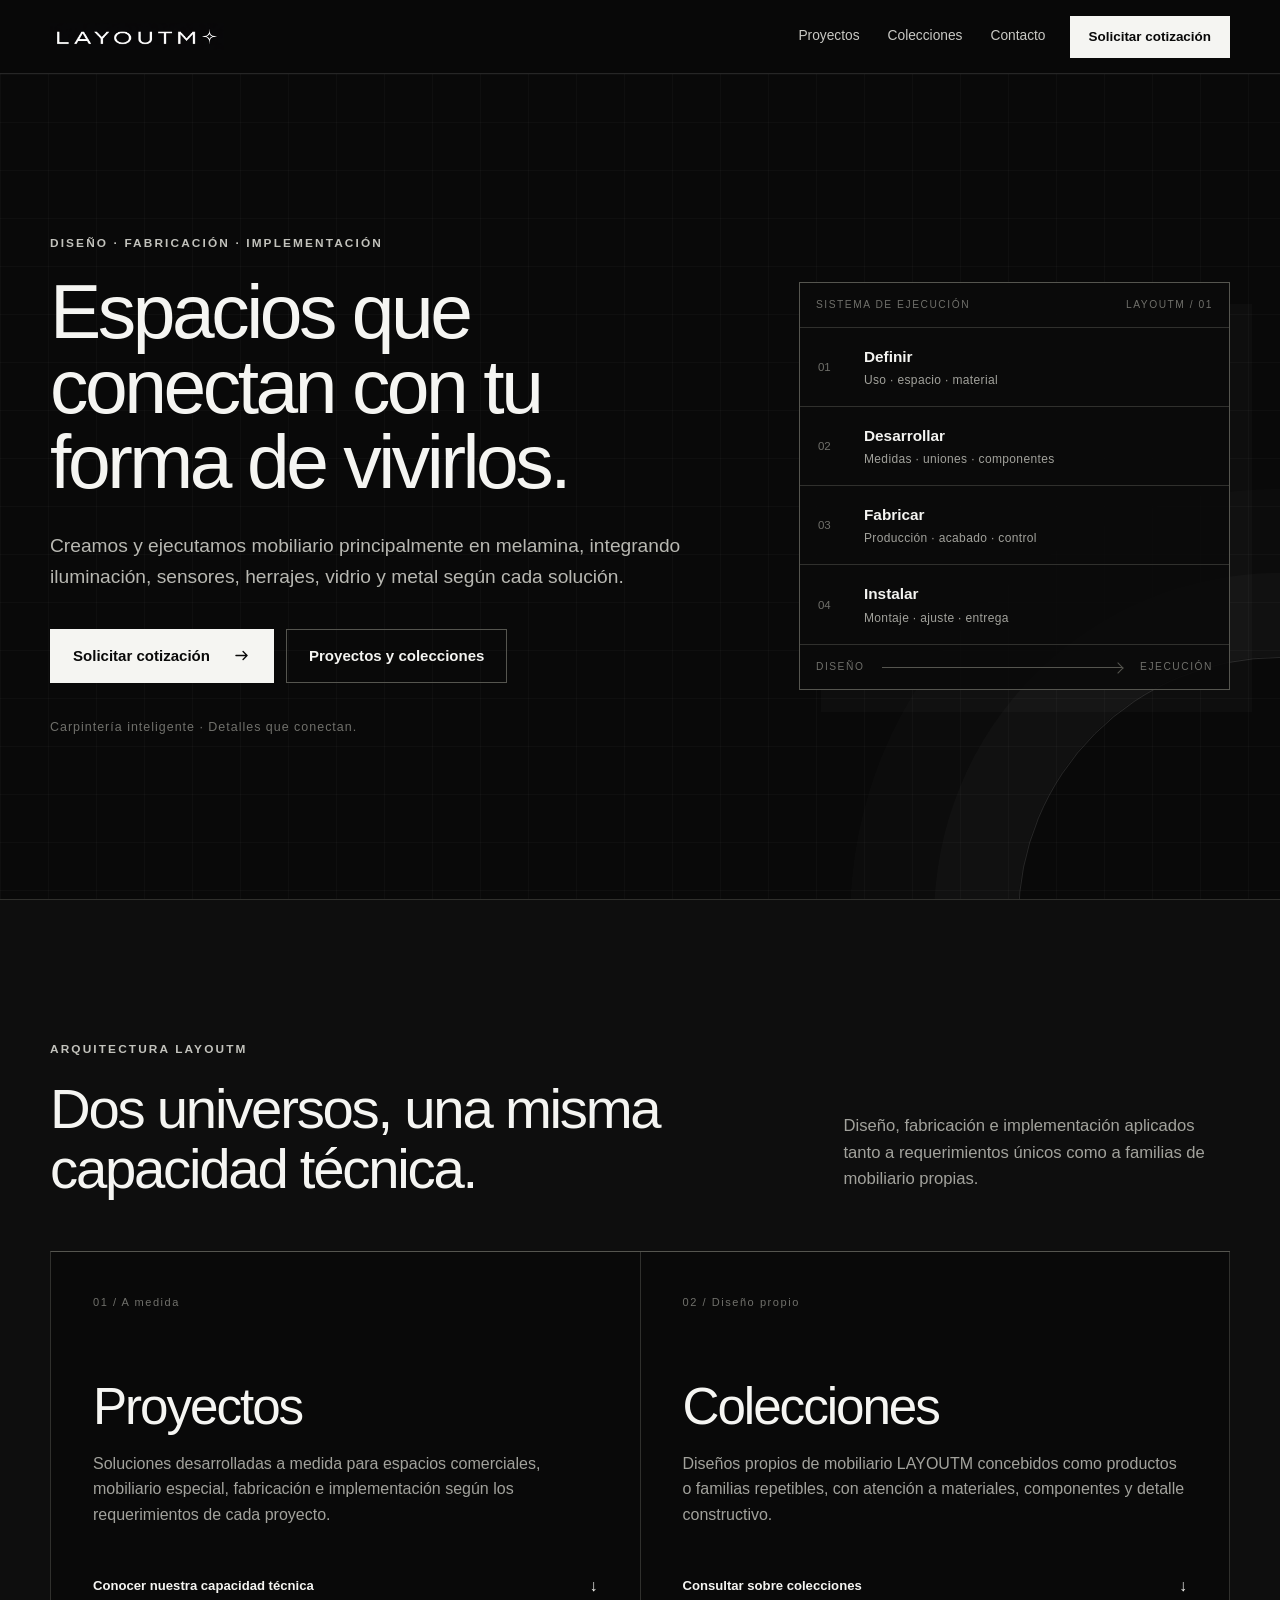
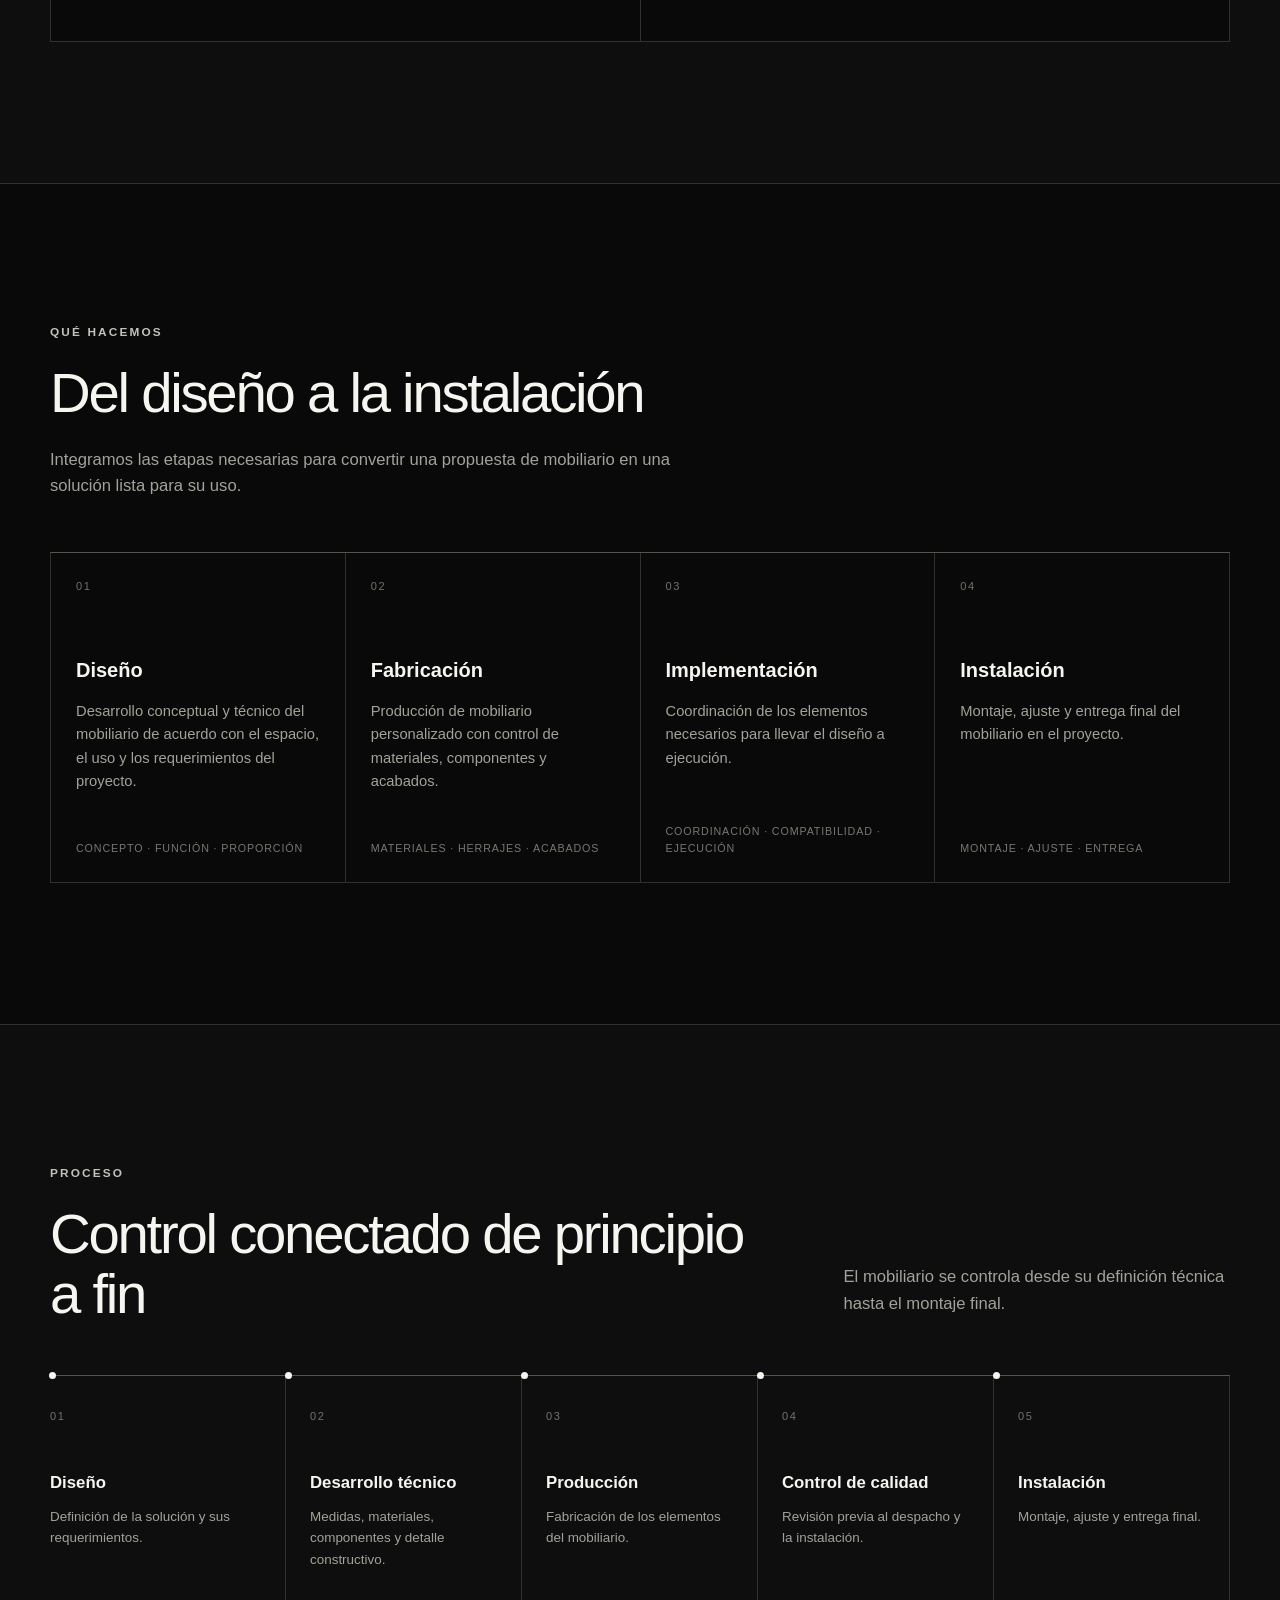
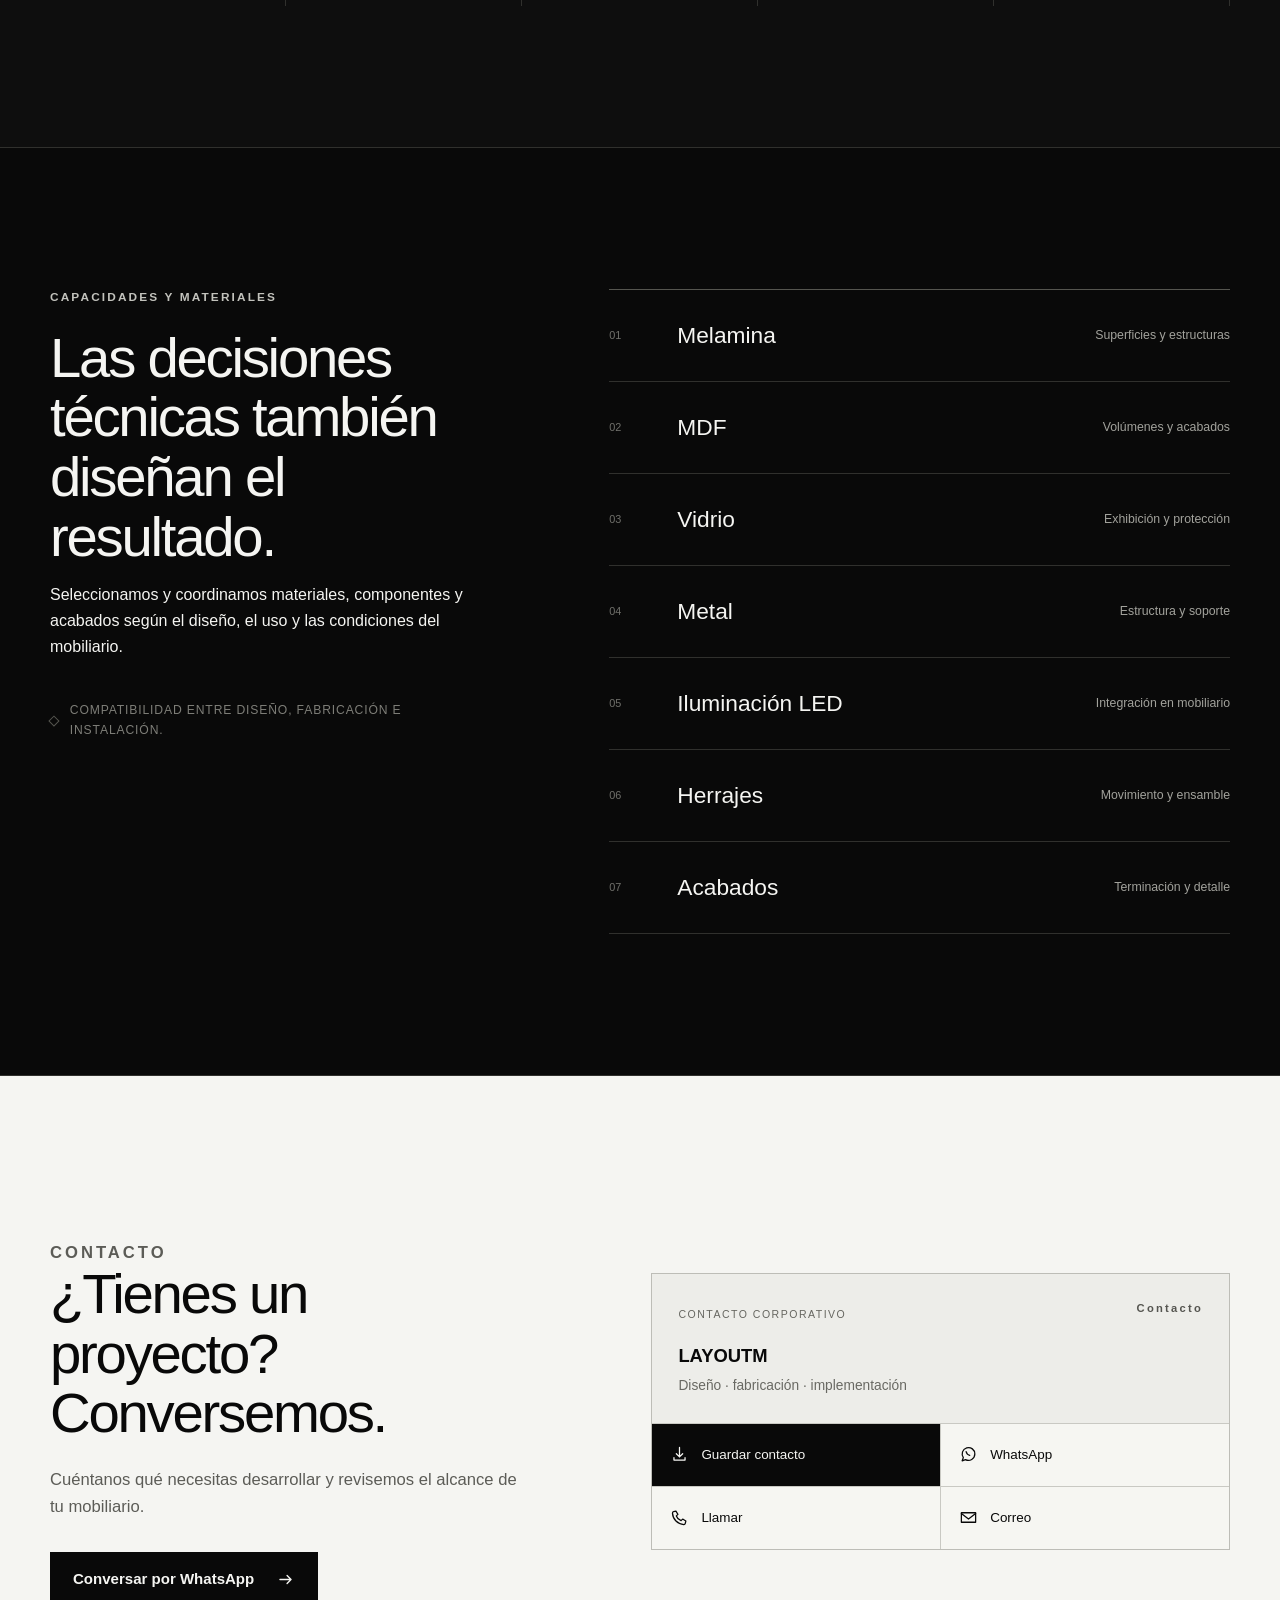
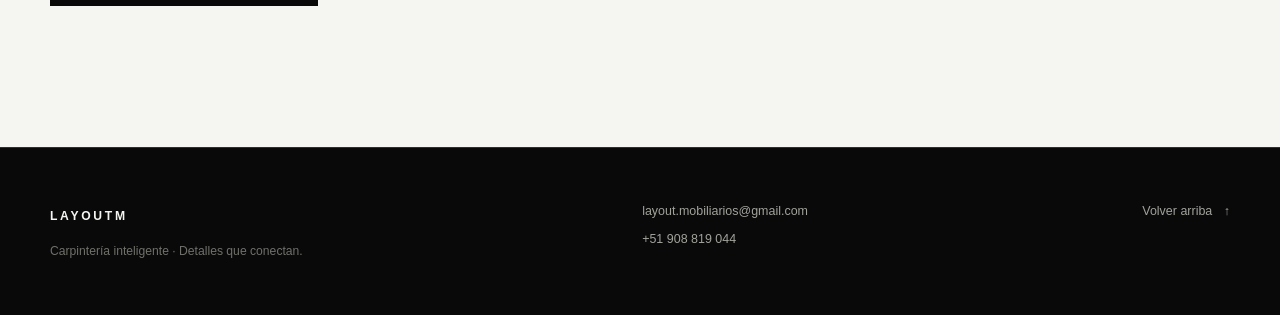
==== commit 9d7161ee: "Ajusta mensaje del Hero y armoniza el logo" ====
--- a/index.html
+++ b/index.html
@@ -5,17 +5,17 @@
   <meta name="viewport" content="width=device-width, initial-scale=1, viewport-fit=cover">
   <meta name="theme-color" content="#090909">
   <meta name="color-scheme" content="dark">
-  <meta name="description" content="Diseño, fabricación e implementación de mobiliario y soluciones para espacios comerciales.">
+  <meta name="description" content="Diseño, fabricación e implementación de mobiliario en melamina con iluminación, sensores, herrajes, vidrio y metal según cada solución.">
   <link rel="canonical" href="https://layoutmobiliarios-web.github.io/layoutm-digital/">
   <meta property="og:locale" content="es_PE">
   <meta property="og:type" content="website">
   <meta property="og:site_name" content="LAYOUTM">
   <meta property="og:title" content="LAYOUTM | Diseño y fabricación de mobiliario">
-  <meta property="og:description" content="Diseño, fabricación e implementación de mobiliario y soluciones para espacios comerciales.">
+  <meta property="og:description" content="Diseño, fabricación e implementación de mobiliario en melamina con componentes e iluminación integrada.">
   <meta property="og:url" content="https://layoutmobiliarios-web.github.io/layoutm-digital/">
   <meta name="twitter:card" content="summary">
   <meta name="twitter:title" content="LAYOUTM | Diseño y fabricación de mobiliario">
-  <meta name="twitter:description" content="Diseño, fabricación e implementación de mobiliario y soluciones para espacios comerciales.">
+  <meta name="twitter:description" content="Diseño, fabricación e implementación de mobiliario en melamina con componentes e iluminación integrada.">
   <title>LAYOUTM | Diseño y fabricación de mobiliario</title>
   <link rel="preload" as="image" href="assets/brand/layoutm-logo-web.png" media="(prefers-reduced-motion: no-preference)">
   <link rel="stylesheet" href="assets/css/styles.css">
@@ -45,14 +45,24 @@
       <div class="shell hero-grid">
         <div class="hero-copy">
           <p class="eyebrow">Diseño · Fabricación · Implementación</p>
-          <h1 id="hero-title">Diseño, fabricación e implementación de mobiliario para espacios comerciales.</h1>
-          <p class="hero-lead">Desarrollamos soluciones que conectan intención de diseño, ingeniería del detalle, materiales, componentes y ejecución en proyecto.</p>
+          <h1 id="hero-title">Espacios que conectan con tu forma de vivirlos.</h1>
+          <p class="hero-lead">Creamos y ejecutamos mobiliario principalmente en melamina, integrando iluminación, sensores, herrajes, vidrio y metal según cada solución.</p>
           <div class="hero-actions">
             <a class="button button-primary" href="https://wa.me/51908819044?text=Hola%20LAYOUTM%2C%20vi%20su%20p%C3%A1gina%20web%20y%20quisiera%20informaci%C3%B3n%20sobre%20un%20proyecto." rel="noopener">Solicitar cotización<svg viewBox="0 0 24 24" aria-hidden="true"><path d="M5 12h14m-5-5 5 5-5 5"/></svg></a>
             <a class="button button-secondary" href="#proyectos">Proyectos y colecciones</a>
           </div>
-          <p class="brand-statement">Carpintería inteligente · Diseño · Innovación · Detalles que conectan.</p>
+          <p class="brand-statement">Carpintería inteligente · Detalles que conectan.</p>
         </div>
+        <!--
+          Reserva inerte para la futura fotografía oficial del Hero.
+          Al aprobarse el activo: definir src y alt, insertar el figure después
+          de .hero-copy y activar la clase .hero-grid--media en .hero-grid.
+        -->
+        <template id="hero-image-template">
+          <figure class="hero-media">
+            <img width="1600" height="1200" decoding="async" fetchpriority="high" alt="">
+          </figure>
+        </template>
         <div class="technical-panel" aria-label="Sistema de trabajo integrado de LAYOUTM">
           <div class="panel-head"><span>Sistema de ejecución</span><span>LAYOUTM / 01</span></div>
           <ol class="technical-stack">
@@ -169,7 +179,7 @@
 
   <footer class="site-footer">
     <div class="shell footer-grid">
-      <div><strong>LAYOUTM</strong><p>Carpintería inteligente · Diseño · Innovación · Detalles que conectan.</p></div>
+      <div><strong>LAYOUTM</strong><p>Carpintería inteligente · Detalles que conectan.</p></div>
       <div class="footer-contact"><a href="mailto:layout.mobiliarios@gmail.com">layout.mobiliarios@gmail.com</a><a href="tel:+51908819044">+51 908 819 044</a></div>
       <a class="back-top" href="#inicio">Volver arriba <span aria-hidden="true">↑</span></a>
     </div>
--- a/assets/css/styles.css
+++ b/assets/css/styles.css
@@ -5,14 +5,14 @@
 body.menu-open{overflow:hidden}a{color:inherit}button,a{-webkit-tap-highlight-color:transparent}button{font:inherit}svg{display:block}.shell{width:min(calc(100% - 40px),var(--shell));margin-inline:auto}
 .sr-only{position:absolute;width:1px;height:1px;padding:0;margin:-1px;overflow:hidden;clip:rect(0,0,0,0);white-space:nowrap;border:0}
 .skip-link{position:fixed;z-index:100;top:12px;left:12px;padding:10px 14px;background:var(--white);color:var(--black);text-decoration:none;transform:translateY(-150%)}.skip-link:focus{transform:translateY(0)}:focus-visible{outline:2px solid var(--white);outline-offset:4px}
-.brand-reveal{position:fixed;z-index:90;inset:0;display:grid;place-items:center;background:#000;opacity:0;visibility:hidden;pointer-events:none}.brand-reveal[hidden]{display:none}.brand-reveal-visible{opacity:1;visibility:visible}.brand-reveal-complete{opacity:0;visibility:hidden;transition:opacity 260ms ease,visibility 260ms ease}.brand-reveal-logo{display:block;width:min(84vw,980px);height:auto}.brand-reveal-active{overflow:hidden}
+.brand-reveal{position:fixed;z-index:90;inset:0;display:grid;place-items:center;background:var(--bg);opacity:0;visibility:hidden;pointer-events:none}.brand-reveal[hidden]{display:none}.brand-reveal-visible{opacity:1;visibility:visible}.brand-reveal-complete{opacity:0;visibility:hidden;transition:opacity 260ms ease,visibility 260ms ease}.brand-reveal-logo{display:block;width:min(84vw,980px);height:auto;mix-blend-mode:lighten}.brand-reveal-active{overflow:hidden}
 .site-header{position:sticky;z-index:40;top:0;height:var(--header-height);border-bottom:1px solid rgba(255,255,255,.12);background:rgba(9,9,9,.92);backdrop-filter:blur(18px)}
-.header-inner{height:100%;display:flex;align-items:center;justify-content:space-between;gap:24px}.brand-link{width:174px;display:flex;align-items:center;color:var(--text)}.brand-mark{width:100%;height:auto}
+.header-inner{height:100%;display:flex;align-items:center;justify-content:space-between;gap:24px}.brand-link{position:relative;z-index:42;width:174px;display:flex;align-items:center;color:var(--text)}.brand-mark{width:100%;height:auto;mix-blend-mode:lighten}
 .site-nav{display:flex;align-items:center;gap:28px;margin-left:auto}.site-nav a{position:relative;color:#c9c9c4;font-size:.86rem;text-decoration:none}.site-nav a::after{content:"";position:absolute;right:0;bottom:-8px;left:0;height:1px;background:var(--white);transform:scaleX(0);transform-origin:left;transition:transform 180ms ease}.site-nav a:hover::after,.site-nav a:focus-visible::after{transform:scaleX(1)}
 .header-cta{min-height:42px;display:inline-flex;align-items:center;padding:0 18px;border:1px solid var(--white);background:var(--white);color:var(--black);font-size:.84rem;font-weight:650;text-decoration:none}.menu-toggle{display:none}
 .hero{position:relative;overflow:hidden;min-height:calc(100svh - var(--header-height));display:flex;align-items:center;border-bottom:1px solid var(--line);background:linear-gradient(rgba(255,255,255,.025) 1px,transparent 1px),linear-gradient(90deg,rgba(255,255,255,.025) 1px,transparent 1px);background-size:48px 48px}
 .hero::after{content:"";position:absolute;width:520px;height:520px;right:-260px;bottom:-280px;border:1px solid rgba(255,255,255,.12);border-radius:50%;box-shadow:0 0 0 84px rgba(255,255,255,.018),0 0 0 168px rgba(255,255,255,.012);pointer-events:none}
-.hero-grid{position:relative;z-index:1;display:grid;grid-template-columns:minmax(0,1.2fr) minmax(340px,.8fr);gap:clamp(50px,8vw,110px);align-items:center;padding-block:90px}.eyebrow{margin:0 0 22px;color:#c2c2bc;font-size:.74rem;font-weight:600;line-height:1.4;letter-spacing:.18em;text-transform:uppercase}
+.hero-grid{position:relative;z-index:1;display:grid;grid-template-columns:minmax(0,1.2fr) minmax(340px,.8fr);gap:clamp(50px,8vw,110px);align-items:center;padding-block:90px}.hero-grid--media{grid-template-columns:minmax(280px,.68fr) minmax(0,1.32fr);gap:clamp(32px,5vw,72px)}.hero-grid--media .technical-panel{display:none}.hero-grid--media h1{font-size:clamp(2.7rem,4.6vw,4.8rem)}.hero-media{min-height:clamp(460px,64svh,760px);margin:0;overflow:hidden;border:1px solid var(--line-strong);background:var(--raised)}.hero-media img{width:100%;height:100%;display:block;object-fit:cover}.eyebrow{margin:0 0 22px;color:#c2c2bc;font-size:.74rem;font-weight:600;line-height:1.4;letter-spacing:.18em;text-transform:uppercase}
 h1,h2,h3,p{overflow-wrap:break-word}h1{max-width:780px;margin:0;font-size:clamp(2.7rem,6vw,5.5rem);font-weight:520;line-height:.98;letter-spacing:-.045em}.hero-lead{max-width:660px;margin:30px 0 0;color:#b8b8b2;font-size:clamp(1rem,1.6vw,1.2rem);line-height:1.65}.hero-actions{display:flex;flex-wrap:wrap;gap:12px;margin-top:36px}
 .button{min-height:54px;display:inline-flex;align-items:center;justify-content:center;gap:22px;padding:0 22px;border:1px solid var(--line-strong);color:var(--text);font-size:.94rem;font-weight:600;text-decoration:none;transition:background 180ms ease,color 180ms ease,border-color 180ms ease,transform 180ms ease}.button svg{width:19px;height:19px;fill:none;stroke:currentColor;stroke-width:1.7;stroke-linecap:round;stroke-linejoin:round}.button:hover{transform:translateY(-2px)}.button-primary{border-color:var(--white);background:var(--white);color:var(--black)}.button-primary:hover{background:#dcdcd7;border-color:#dcdcd7}.button-secondary:hover{background:#171717;border-color:#777770}.brand-statement{margin:35px 0 0;color:var(--quiet);font-size:.78rem;letter-spacing:.08em}
 .technical-panel{border:1px solid var(--line-strong);background:rgba(11,11,11,.88);box-shadow:22px 22px 0 rgba(255,255,255,.025)}.panel-head,.panel-foot{display:flex;align-items:center;justify-content:space-between;gap:18px;min-height:45px;padding:0 16px;color:var(--quiet);font-size:.64rem;letter-spacing:.15em;text-transform:uppercase}.panel-head{border-bottom:1px solid var(--line)}.panel-foot{border-top:1px solid var(--line)}.panel-foot i{position:relative;height:1px;flex:1;background:var(--line-strong)}.panel-foot i::after{content:"";position:absolute;top:-3px;right:0;width:7px;height:7px;border-top:1px solid var(--line-strong);border-right:1px solid var(--line-strong);transform:rotate(45deg)}
@@ -26,8 +26,8 @@
 .contact-section{background:var(--white);color:var(--black)}.contact-layout{display:grid;grid-template-columns:minmax(0,.9fr) minmax(430px,1.1fr);gap:clamp(55px,10vw,140px);align-items:center}.contact-copy .eyebrow,.contact-copy>p{color:#5c5c57}.contact-copy .button{margin-top:32px}.contact-copy .button-primary{border-color:var(--black);background:var(--black);color:var(--white)}.contact-copy .button-primary:hover{background:#292929}
 .digital-card{border:1px solid #bdbdb7;background:#ededE9}.digital-card-head{display:flex;justify-content:space-between;gap:24px;padding:26px;border-bottom:1px solid #c9c9c3}.digital-card-head span:first-child{color:#666660;font-size:.66rem;letter-spacing:.14em;text-transform:uppercase}.digital-card-head h3{margin:16px 0 4px;font-size:1.15rem;font-weight:620}.digital-card-head p{margin:0;color:#696963;font-size:.86rem}.digital-card-brand{color:#555550;font-size:.7rem;font-weight:700;letter-spacing:.2em}.contact-actions{display:grid;grid-template-columns:1fr 1fr;gap:1px;background:#c9c9c3}.contact-action{min-height:62px;display:flex;align-items:center;gap:12px;padding:0 18px;border:0;background:#f6f6f2;color:var(--black);font-size:.84rem;text-align:left;text-decoration:none;cursor:pointer;transition:background 160ms ease}.contact-action:hover{background:#deded9}.contact-action-primary{background:var(--black);color:var(--white)}.contact-action-primary:hover{background:#292929}.contact-action svg{width:19px;height:19px;flex:0 0 auto;fill:none;stroke:currentColor;stroke-width:1.6;stroke-linecap:round;stroke-linejoin:round}
 .site-footer{padding-block:54px;background:var(--bg)}.footer-grid{display:grid;grid-template-columns:1.2fr 1fr auto;gap:40px;align-items:start}.site-footer strong{font-size:.76rem;letter-spacing:.22em}.site-footer p{max-width:460px;margin:14px 0 0;color:var(--quiet);font-size:.76rem}.footer-contact{display:flex;flex-direction:column;gap:8px}.footer-contact a,.back-top{color:var(--muted);font-size:.78rem;text-decoration:none}.footer-contact a:hover,.back-top:hover{color:var(--white)}.back-top span{margin-left:8px}.mobile-contact-bar{display:none}
-@media(max-width:960px){:root{--header-height:68px}.header-cta{display:none}.menu-toggle{position:relative;z-index:42;width:46px;height:46px;display:flex;flex-direction:column;align-items:center;justify-content:center;gap:7px;padding:0;border:1px solid var(--line);background:var(--bg);color:var(--white);cursor:pointer}.menu-toggle span:not(.sr-only){width:18px;height:1px;background:currentColor;transition:transform 180ms ease}.menu-toggle[aria-expanded="true"] span:nth-child(2){transform:translateY(4px) rotate(45deg)}.menu-toggle[aria-expanded="true"] span:nth-child(3){transform:translateY(-4px) rotate(-45deg)}.site-nav{position:fixed;inset:var(--header-height) 0 auto;min-height:calc(100svh - var(--header-height));display:flex;flex-direction:column;align-items:stretch;gap:0;padding:22px 20px 110px;background:rgba(9,9,9,.985);visibility:hidden;opacity:0;transform:translateY(-12px);pointer-events:none;transition:opacity 180ms ease,transform 180ms ease,visibility 180ms ease}.menu-open .site-nav{visibility:visible;opacity:1;transform:translateY(0);pointer-events:auto}.site-nav a{padding:17px 4px;border-bottom:1px solid var(--line);font-size:1.15rem}.site-nav a::after{display:none}.hero-grid{grid-template-columns:1fr;gap:64px;padding-block:75px}.technical-panel{width:min(100%,580px)}.service-grid{grid-template-columns:1fr 1fr}.split-heading,.materials-layout,.contact-layout{grid-template-columns:1fr;gap:48px}.process-flow{grid-template-columns:1fr 1fr}.process-flow li{min-height:210px;padding-left:22px;border-bottom:1px solid var(--line)}.materials-copy{position:static}.digital-card{width:min(100%,620px)}}
-@media(max-width:620px){.shell{width:min(calc(100% - 32px),var(--shell))}.brand-link{width:150px}.hero{min-height:auto}.hero-grid{gap:50px;padding-block:62px 70px}h1{font-size:clamp(2.5rem,13vw,3.6rem);line-height:1}.hero-lead{margin-top:24px;font-size:1rem}.hero-actions{flex-direction:column;margin-top:30px}.button{width:100%}.brand-statement{line-height:1.7}.technical-panel{box-shadow:12px 12px 0 rgba(255,255,255,.025)}.technical-stack li{grid-template-columns:31px 1fr;padding-inline:15px}.section{padding-block:78px}.section-heading{margin-bottom:38px}.section-heading h2,.contact-copy h2{font-size:clamp(2.15rem,11vw,3rem)}.universe-grid,.service-grid,.process-flow{grid-template-columns:1fr}.universe-card{min-height:330px}.universe-card h3{margin-top:52px}.service-card{min-height:285px}.split-heading{gap:22px}.process-flow li,.process-flow li:not(:first-child){min-height:auto;padding:24px 8px 30px 40px;border-right:0}.process-flow li::before{top:30px;left:8px}.process-flow h3{margin:18px 0 9px}.material-index li{min-height:86px;grid-template-columns:34px 1fr;gap:10px}.material-index small{grid-column:2;margin-top:-24px}.contact-section{padding-bottom:95px}.digital-card-head{padding:21px}.contact-actions{grid-template-columns:1fr}.contact-action{min-height:58px}.footer-grid{grid-template-columns:1fr;gap:28px}.mobile-contact-bar{position:fixed;z-index:35;right:0;bottom:0;left:0;min-height:calc(62px + env(safe-area-inset-bottom));display:grid;grid-template-columns:1fr 1fr;padding-bottom:env(safe-area-inset-bottom);border-top:1px solid var(--line-strong);background:var(--bg)}.mobile-contact-bar a{display:flex;align-items:center;justify-content:center;color:var(--white);font-size:.82rem;font-weight:620;text-decoration:none}.mobile-contact-bar a:first-child{background:var(--white);color:var(--black)}.site-footer{padding-bottom:calc(100px + env(safe-area-inset-bottom))}}
+@media(max-width:960px){:root{--header-height:68px}.header-cta{display:none}.menu-toggle{position:relative;z-index:42;width:46px;height:46px;display:flex;flex-direction:column;align-items:center;justify-content:center;gap:7px;padding:0;border:1px solid var(--line);background:var(--bg);color:var(--white);cursor:pointer}.menu-toggle span:not(.sr-only){width:18px;height:1px;background:currentColor;transition:transform 180ms ease}.menu-toggle[aria-expanded="true"] span:nth-child(2){transform:translateY(4px) rotate(45deg)}.menu-toggle[aria-expanded="true"] span:nth-child(3){transform:translateY(-4px) rotate(-45deg)}.site-nav{position:fixed;inset:var(--header-height) 0 auto;min-height:calc(100svh - var(--header-height));display:flex;flex-direction:column;align-items:stretch;gap:0;padding:22px 20px 110px;background:rgba(9,9,9,.985);visibility:hidden;opacity:0;transform:translateY(-12px);pointer-events:none;transition:opacity 180ms ease,transform 180ms ease,visibility 180ms ease}.menu-open .site-nav{visibility:visible;opacity:1;transform:translateY(0);pointer-events:auto}.site-nav a{padding:17px 4px;border-bottom:1px solid var(--line);font-size:1.15rem}.site-nav a::after{display:none}.hero-grid,.hero-grid--media{grid-template-columns:1fr;gap:64px;padding-block:75px}.hero-grid--media .hero-copy{max-width:650px}.hero-media{min-height:clamp(420px,68vw,620px)}.technical-panel{width:min(100%,580px)}.service-grid{grid-template-columns:1fr 1fr}.split-heading,.materials-layout,.contact-layout{grid-template-columns:1fr;gap:48px}.process-flow{grid-template-columns:1fr 1fr}.process-flow li{min-height:210px;padding-left:22px;border-bottom:1px solid var(--line)}.materials-copy{position:static}.digital-card{width:min(100%,620px)}}
+@media(max-width:620px){.shell{width:min(calc(100% - 32px),var(--shell))}.brand-link{width:150px}.hero{min-height:auto}.hero-grid,.hero-grid--media{gap:50px;padding-block:62px 70px}.hero-media{min-height:min(118vw,680px)}h1,.hero-grid--media h1{font-size:clamp(2.5rem,13vw,3.6rem);line-height:1}.hero-lead{margin-top:24px;font-size:1rem}.hero-actions{flex-direction:column;margin-top:30px}.button{width:100%}.brand-statement{line-height:1.7}.technical-panel{box-shadow:12px 12px 0 rgba(255,255,255,.025)}.technical-stack li{grid-template-columns:31px 1fr;padding-inline:15px}.section{padding-block:78px}.section-heading{margin-bottom:38px}.section-heading h2,.contact-copy h2{font-size:clamp(2.15rem,11vw,3rem)}.universe-grid,.service-grid,.process-flow{grid-template-columns:1fr}.universe-card{min-height:330px}.universe-card h3{margin-top:52px}.service-card{min-height:285px}.split-heading{gap:22px}.process-flow li,.process-flow li:not(:first-child){min-height:auto;padding:24px 8px 30px 40px;border-right:0}.process-flow li::before{top:30px;left:8px}.process-flow h3{margin:18px 0 9px}.material-index li{min-height:86px;grid-template-columns:34px 1fr;gap:10px}.material-index small{grid-column:2;margin-top:-24px}.contact-section{padding-bottom:95px}.digital-card-head{padding:21px}.contact-actions{grid-template-columns:1fr}.contact-action{min-height:58px}.footer-grid{grid-template-columns:1fr;gap:28px}.mobile-contact-bar{position:fixed;z-index:35;right:0;bottom:0;left:0;min-height:calc(62px + env(safe-area-inset-bottom));display:grid;grid-template-columns:1fr 1fr;padding-bottom:env(safe-area-inset-bottom);border-top:1px solid var(--line-strong);background:var(--bg)}.mobile-contact-bar a{display:flex;align-items:center;justify-content:center;color:var(--white);font-size:.82rem;font-weight:620;text-decoration:none}.mobile-contact-bar a:first-child{background:var(--white);color:var(--black)}.site-footer{padding-bottom:calc(100px + env(safe-area-inset-bottom))}}
 @media(max-width:620px){.panel-head,.panel-foot,.card-number,.process-number,.card-detail,.material-index span,.digital-card-head span:first-child,.digital-card-brand{font-size:.75rem}}
 @media(max-width:360px){.shell{width:min(calc(100% - 26px),var(--shell))}.eyebrow{font-size:.75rem;letter-spacing:.14em}h1{font-size:2.35rem}.panel-head,.panel-foot{padding-inline:12px}}
 @media(prefers-reduced-motion:reduce){html{scroll-behavior:auto}*,*::before,*::after{scroll-behavior:auto!important;transition-duration:.01ms!important;animation-duration:.01ms!important;animation-iteration-count:1!important}.brand-reveal{display:none!important}.brand-reveal-active{overflow:auto}}
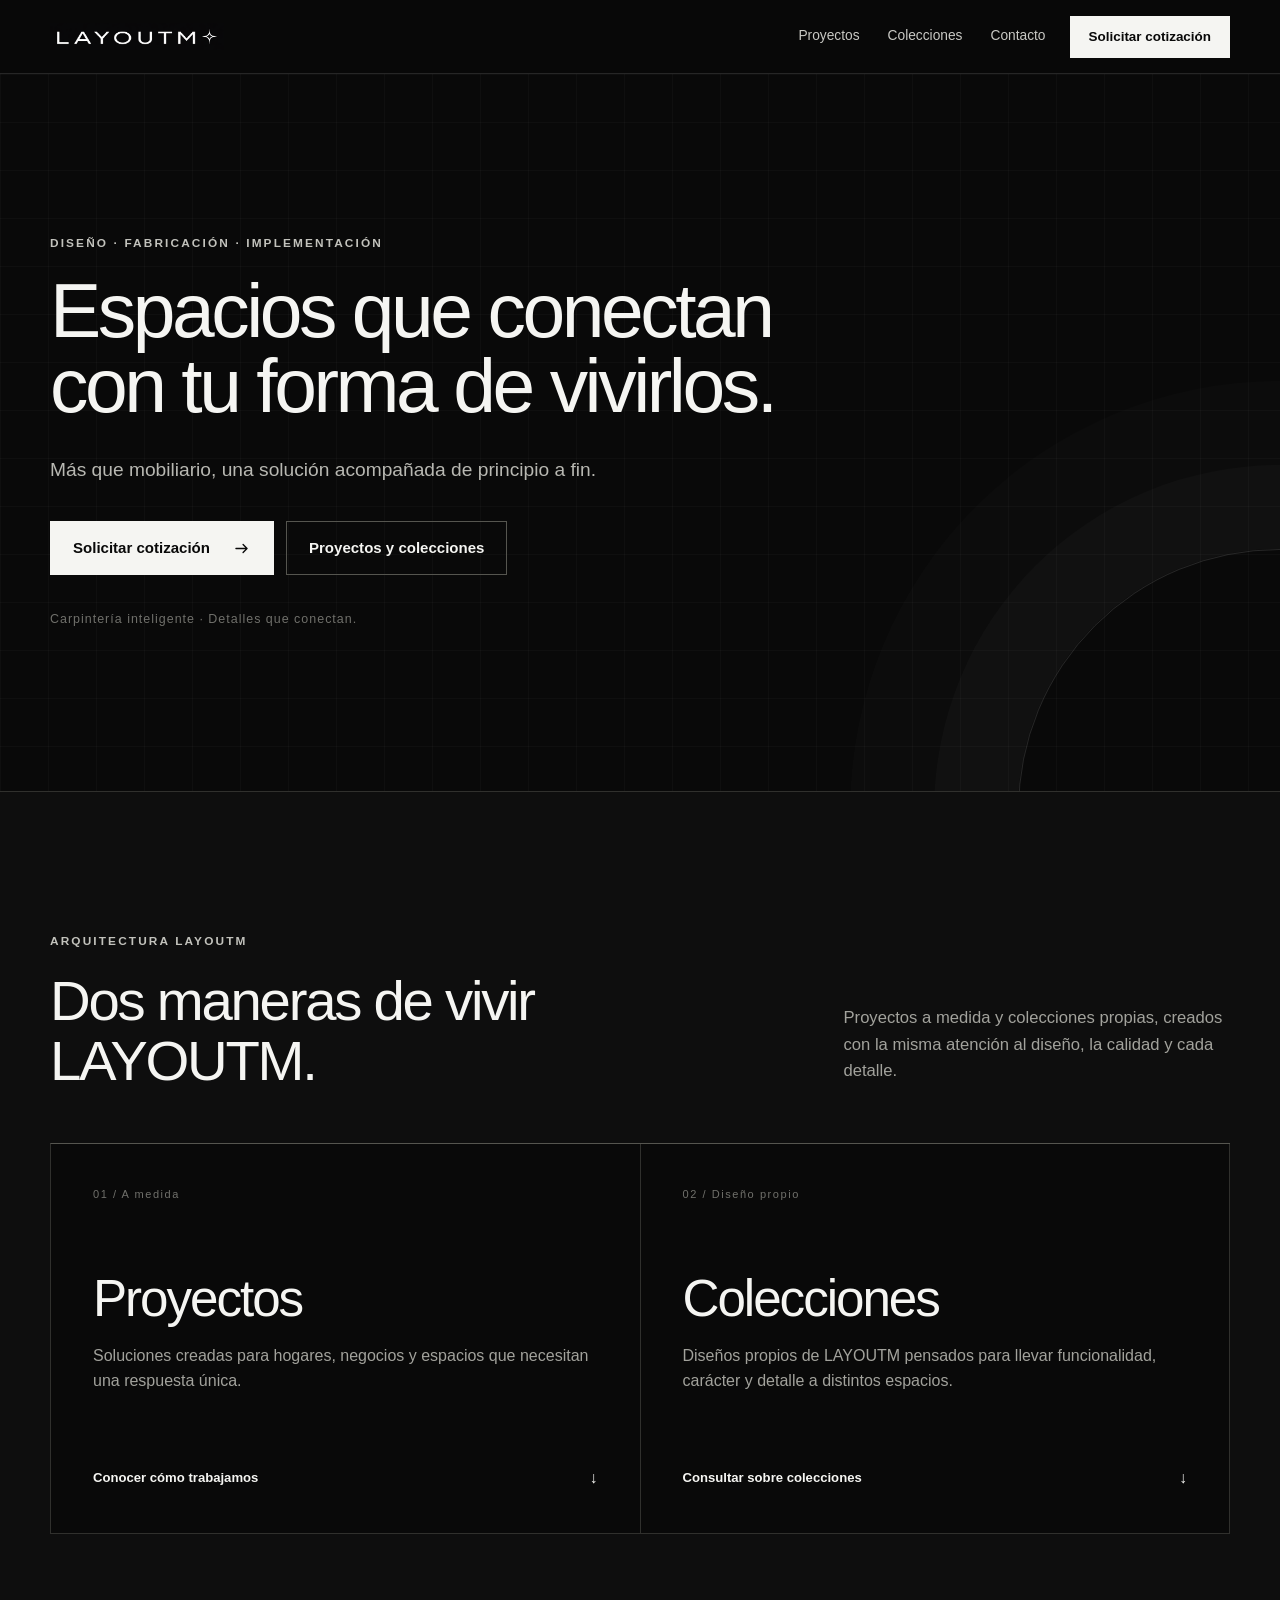
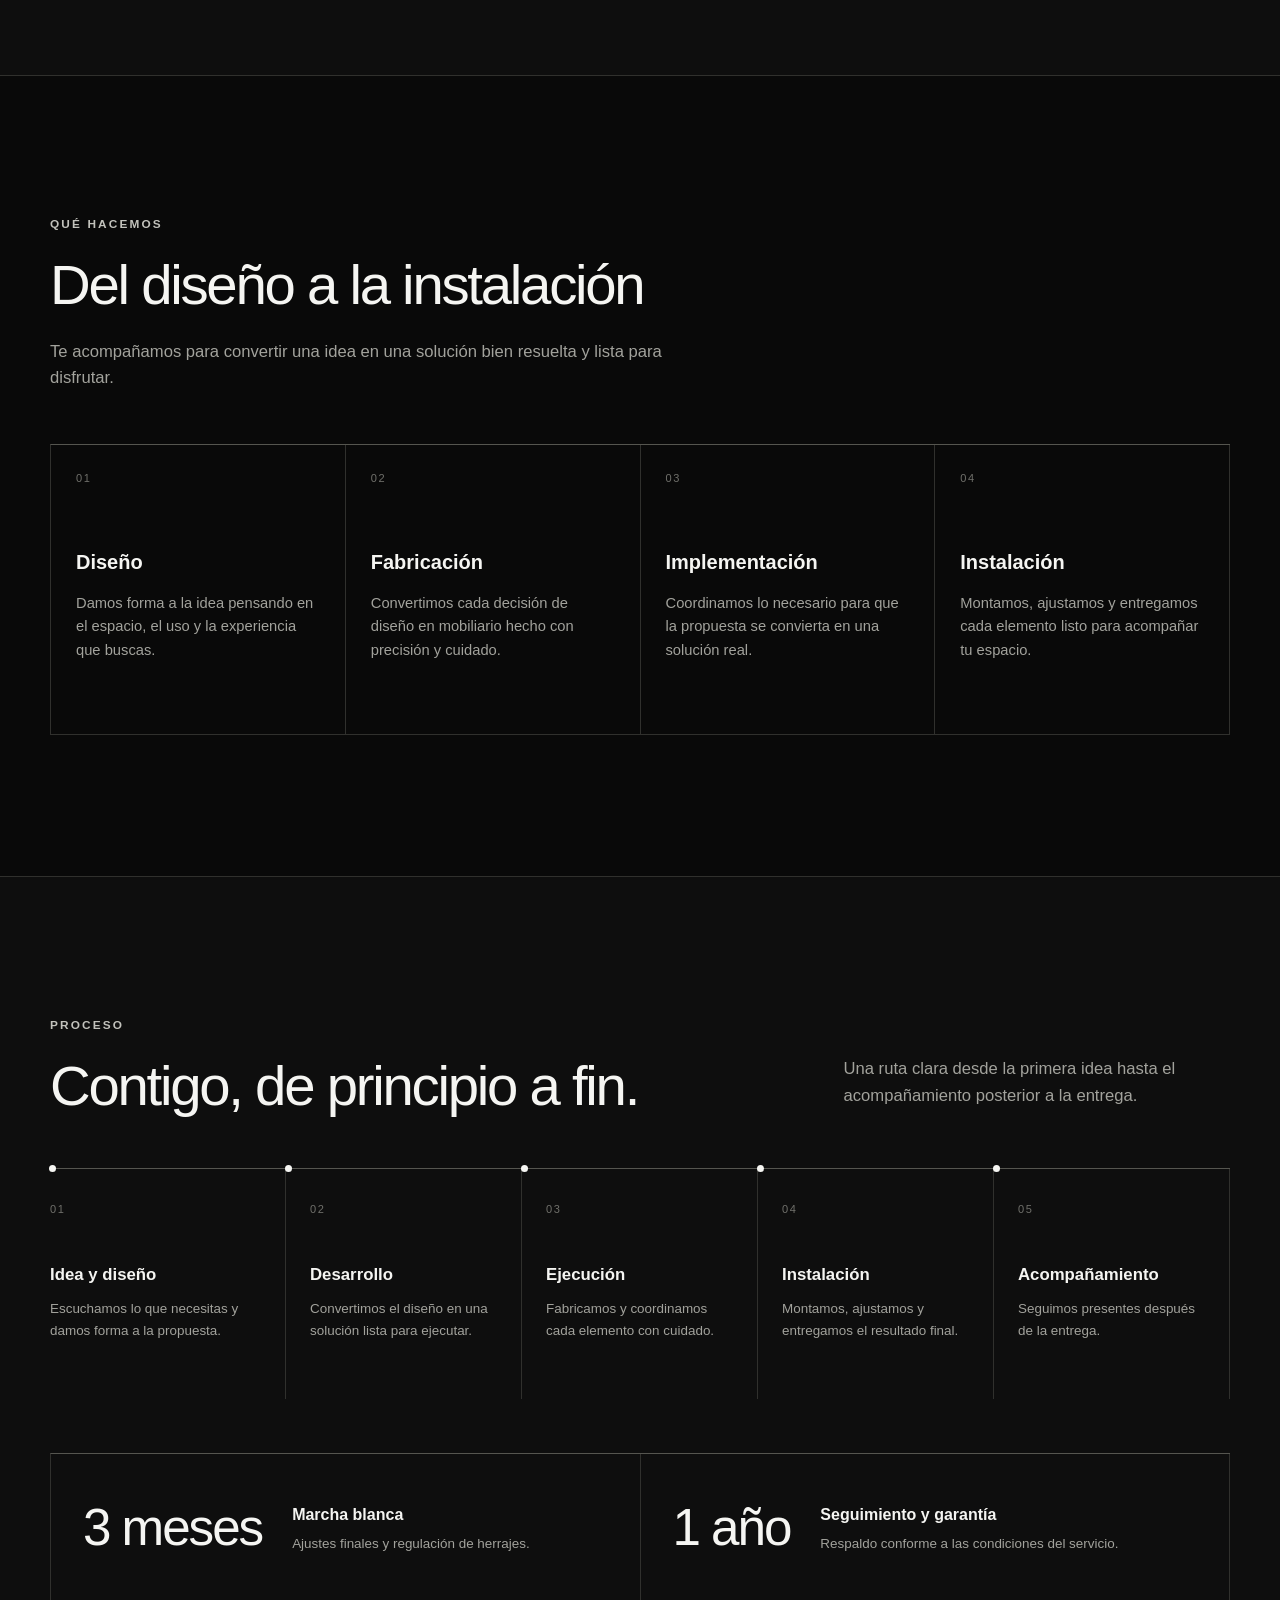
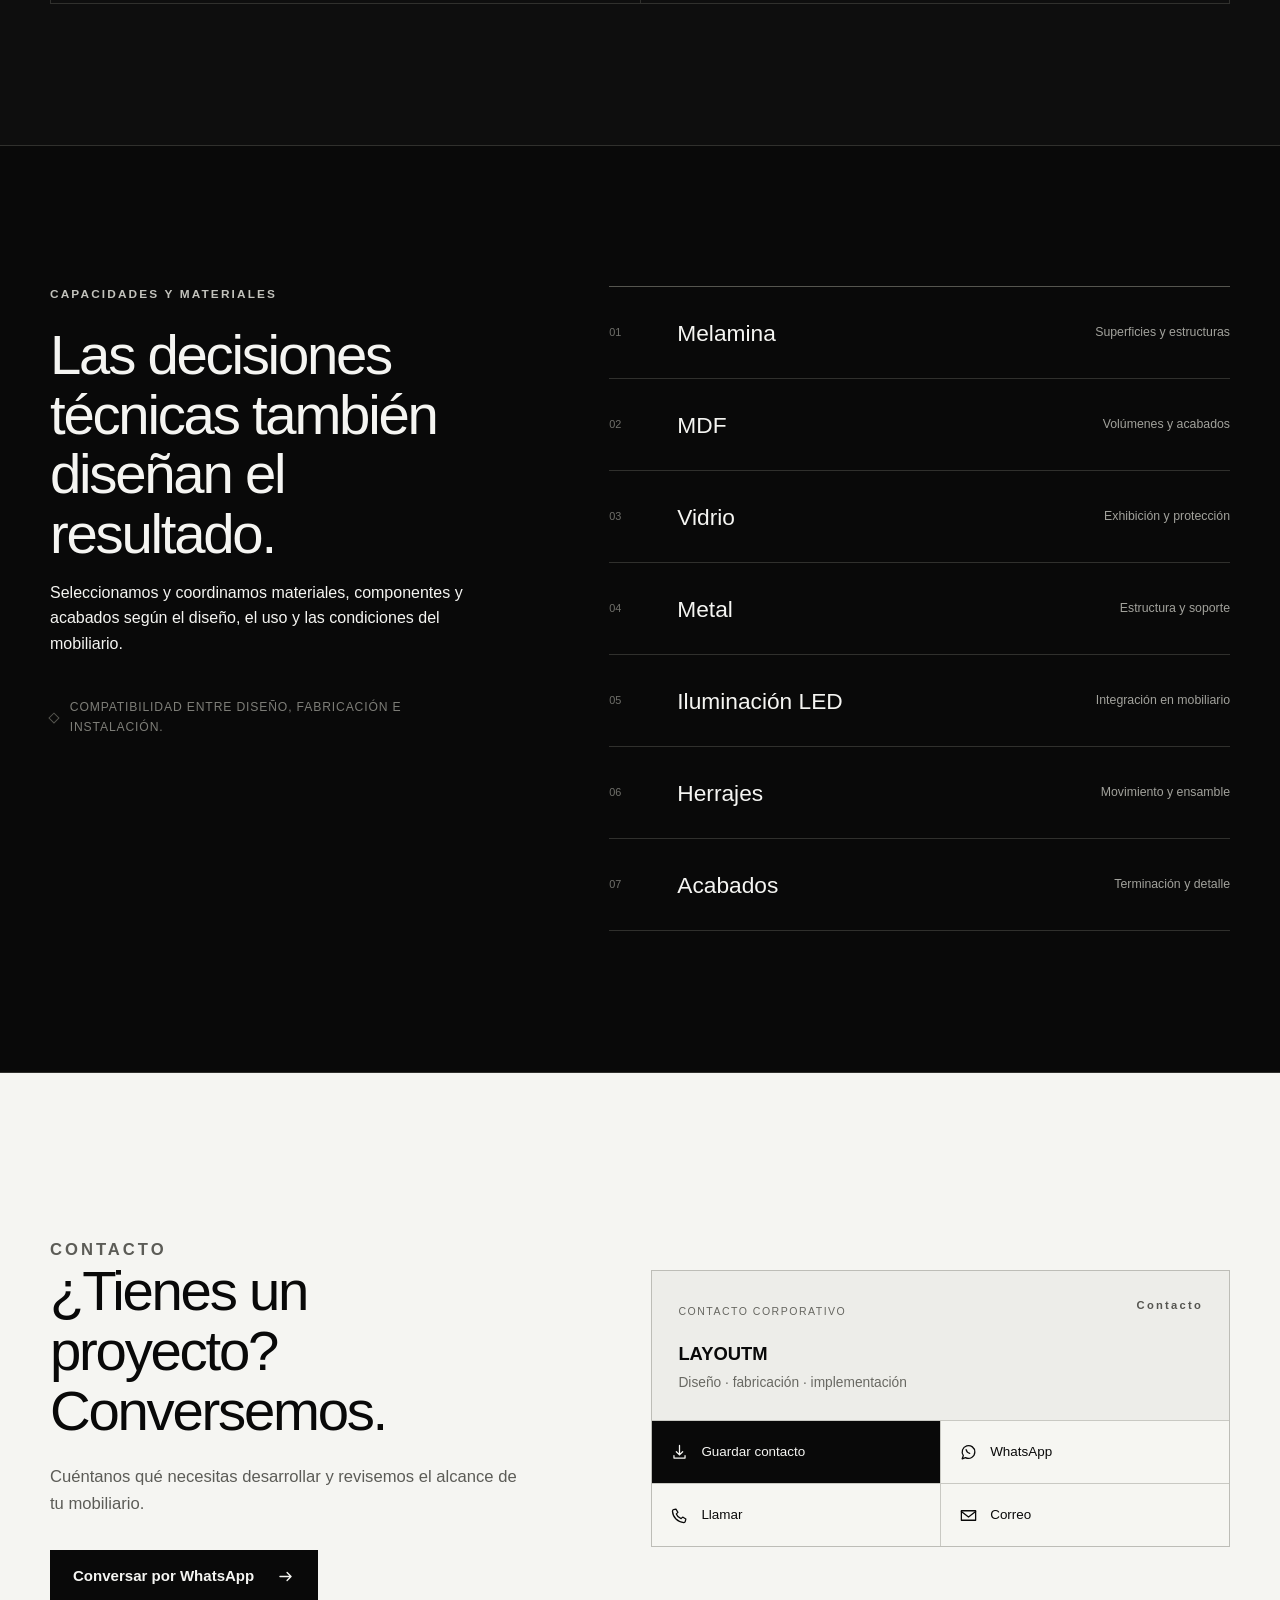
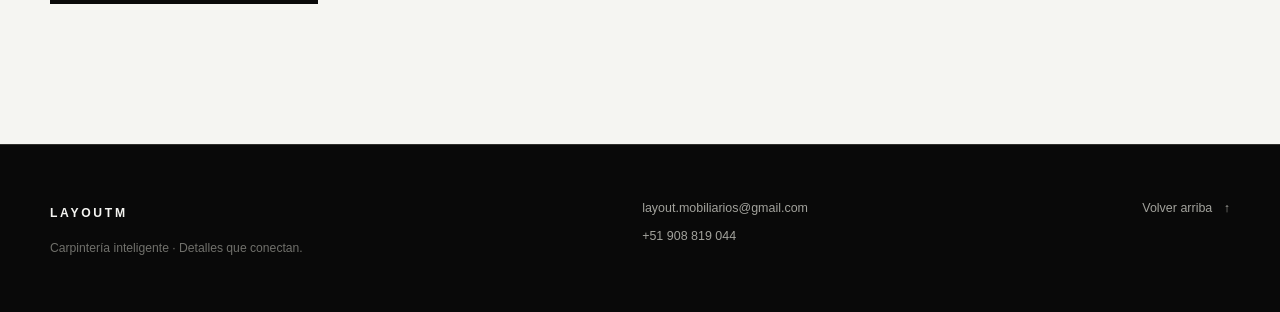
==== commit 27716d6f: "Depura el HOME y refuerza el acompañamiento" ====
--- a/index.html
+++ b/index.html
@@ -5,17 +5,17 @@
   <meta name="viewport" content="width=device-width, initial-scale=1, viewport-fit=cover">
   <meta name="theme-color" content="#090909">
   <meta name="color-scheme" content="dark">
-  <meta name="description" content="Diseño, fabricación e implementación de mobiliario en melamina con iluminación, sensores, herrajes, vidrio y metal según cada solución.">
+  <meta name="description" content="Diseño, fabricación e implementación de mobiliario con acompañamiento integral de principio a fin.">
   <link rel="canonical" href="https://layoutmobiliarios-web.github.io/layoutm-digital/">
   <meta property="og:locale" content="es_PE">
   <meta property="og:type" content="website">
   <meta property="og:site_name" content="LAYOUTM">
   <meta property="og:title" content="LAYOUTM | Diseño y fabricación de mobiliario">
-  <meta property="og:description" content="Diseño, fabricación e implementación de mobiliario en melamina con componentes e iluminación integrada.">
+  <meta property="og:description" content="Espacios y mobiliario pensados para conectar, con acompañamiento integral de principio a fin.">
   <meta property="og:url" content="https://layoutmobiliarios-web.github.io/layoutm-digital/">
   <meta name="twitter:card" content="summary">
   <meta name="twitter:title" content="LAYOUTM | Diseño y fabricación de mobiliario">
-  <meta name="twitter:description" content="Diseño, fabricación e implementación de mobiliario en melamina con componentes e iluminación integrada.">
+  <meta name="twitter:description" content="Espacios y mobiliario pensados para conectar, con acompañamiento integral de principio a fin.">
   <title>LAYOUTM | Diseño y fabricación de mobiliario</title>
   <link rel="preload" as="image" href="assets/brand/layoutm-logo-web.png" media="(prefers-reduced-motion: no-preference)">
   <link rel="stylesheet" href="assets/css/styles.css">
@@ -46,7 +46,7 @@
         <div class="hero-copy">
           <p class="eyebrow">Diseño · Fabricación · Implementación</p>
           <h1 id="hero-title">Espacios que conectan con tu forma de vivirlos.</h1>
-          <p class="hero-lead">Creamos y ejecutamos mobiliario principalmente en melamina, integrando iluminación, sensores, herrajes, vidrio y metal según cada solución.</p>
+          <p class="hero-lead">Más que mobiliario, una solución acompañada de principio a fin.</p>
           <div class="hero-actions">
             <a class="button button-primary" href="https://wa.me/51908819044?text=Hola%20LAYOUTM%2C%20vi%20su%20p%C3%A1gina%20web%20y%20quisiera%20informaci%C3%B3n%20sobre%20un%20proyecto." rel="noopener">Solicitar cotización<svg viewBox="0 0 24 24" aria-hidden="true"><path d="M5 12h14m-5-5 5 5-5 5"/></svg></a>
             <a class="button button-secondary" href="#proyectos">Proyectos y colecciones</a>
@@ -63,36 +63,26 @@
             <img width="1600" height="1200" decoding="async" fetchpriority="high" alt="">
           </figure>
         </template>
-        <div class="technical-panel" aria-label="Sistema de trabajo integrado de LAYOUTM">
-          <div class="panel-head"><span>Sistema de ejecución</span><span>LAYOUTM / 01</span></div>
-          <ol class="technical-stack">
-            <li><span>01</span><strong>Definir</strong><small>Uso · espacio · material</small></li>
-            <li><span>02</span><strong>Desarrollar</strong><small>Medidas · uniones · componentes</small></li>
-            <li><span>03</span><strong>Fabricar</strong><small>Producción · acabado · control</small></li>
-            <li><span>04</span><strong>Instalar</strong><small>Montaje · ajuste · entrega</small></li>
-          </ol>
-          <div class="panel-foot"><span>Diseño</span><i aria-hidden="true"></i><span>Ejecución</span></div>
-        </div>
       </div>
     </section>
 
     <section class="section universes-section" aria-labelledby="universes-title">
       <div class="shell">
         <div class="section-heading split-heading">
-          <div><p class="eyebrow">Arquitectura LAYOUTM</p><h2 id="universes-title">Dos universos, una misma capacidad técnica.</h2></div>
-          <p>Diseño, fabricación e implementación aplicados tanto a requerimientos únicos como a familias de mobiliario propias.</p>
+          <div><p class="eyebrow">Arquitectura LAYOUTM</p><h2 id="universes-title">Dos maneras de vivir LAYOUTM.</h2></div>
+          <p>Proyectos a medida y colecciones propias, creados con la misma atención al diseño, la calidad y cada detalle.</p>
         </div>
         <div class="universe-grid">
           <article class="universe-card" id="proyectos">
             <span class="card-number">01 / A medida</span>
             <h3>Proyectos</h3>
-            <p>Soluciones desarrolladas a medida para espacios comerciales, mobiliario especial, fabricación e implementación según los requerimientos de cada proyecto.</p>
-            <a href="#que-hacemos">Conocer nuestra capacidad técnica <span aria-hidden="true">↓</span></a>
+            <p>Soluciones creadas para hogares, negocios y espacios que necesitan una respuesta única.</p>
+            <a href="#que-hacemos">Conocer cómo trabajamos <span aria-hidden="true">↓</span></a>
           </article>
           <article class="universe-card" id="colecciones">
             <span class="card-number">02 / Diseño propio</span>
             <h3>Colecciones</h3>
-            <p>Diseños propios de mobiliario LAYOUTM concebidos como productos o familias repetibles, con atención a materiales, componentes y detalle constructivo.</p>
+            <p>Diseños propios de LAYOUTM pensados para llevar funcionalidad, carácter y detalle a distintos espacios.</p>
             <a href="#contacto">Consultar sobre colecciones <span aria-hidden="true">↓</span></a>
           </article>
         </div>
@@ -103,13 +93,13 @@
       <div class="shell">
         <div class="section-heading">
           <p class="eyebrow">Qué hacemos</p><h2 id="services-title">Del diseño a la instalación</h2>
-          <p>Integramos las etapas necesarias para convertir una propuesta de mobiliario en una solución lista para su uso.</p>
+          <p>Te acompañamos para convertir una idea en una solución bien resuelta y lista para disfrutar.</p>
         </div>
         <div class="service-grid">
-          <article class="service-card"><span class="card-number">01</span><h3>Diseño</h3><p>Desarrollo conceptual y técnico del mobiliario de acuerdo con el espacio, el uso y los requerimientos del proyecto.</p><div class="card-detail">Concepto · función · proporción</div></article>
-          <article class="service-card"><span class="card-number">02</span><h3>Fabricación</h3><p>Producción de mobiliario personalizado con control de materiales, componentes y acabados.</p><div class="card-detail">Materiales · herrajes · acabados</div></article>
-          <article class="service-card"><span class="card-number">03</span><h3>Implementación</h3><p>Coordinación de los elementos necesarios para llevar el diseño a ejecución.</p><div class="card-detail">Coordinación · compatibilidad · ejecución</div></article>
-          <article class="service-card"><span class="card-number">04</span><h3>Instalación</h3><p>Montaje, ajuste y entrega final del mobiliario en el proyecto.</p><div class="card-detail">Montaje · ajuste · entrega</div></article>
+          <article class="service-card"><span class="card-number">01</span><h3>Diseño</h3><p>Damos forma a la idea pensando en el espacio, el uso y la experiencia que buscas.</p></article>
+          <article class="service-card"><span class="card-number">02</span><h3>Fabricación</h3><p>Convertimos cada decisión de diseño en mobiliario hecho con precisión y cuidado.</p></article>
+          <article class="service-card"><span class="card-number">03</span><h3>Implementación</h3><p>Coordinamos lo necesario para que la propuesta se convierta en una solución real.</p></article>
+          <article class="service-card"><span class="card-number">04</span><h3>Instalación</h3><p>Montamos, ajustamos y entregamos cada elemento listo para acompañar tu espacio.</p></article>
         </div>
       </div>
     </section>
@@ -122,16 +112,20 @@
     <section class="section process-section" id="proceso" aria-labelledby="process-title">
       <div class="shell">
         <div class="section-heading split-heading">
-          <div><p class="eyebrow">Proceso</p><h2 id="process-title">Control conectado de principio a fin</h2></div>
-          <p>El mobiliario se controla desde su definición técnica hasta el montaje final.</p>
+          <div><p class="eyebrow">Proceso</p><h2 id="process-title">Contigo, de principio a fin.</h2></div>
+          <p>Una ruta clara desde la primera idea hasta el acompañamiento posterior a la entrega.</p>
         </div>
         <ol class="process-flow">
-          <li><span class="process-number">01</span><h3>Diseño</h3><p>Definición de la solución y sus requerimientos.</p></li>
-          <li><span class="process-number">02</span><h3>Desarrollo técnico</h3><p>Medidas, materiales, componentes y detalle constructivo.</p></li>
-          <li><span class="process-number">03</span><h3>Producción</h3><p>Fabricación de los elementos del mobiliario.</p></li>
-          <li><span class="process-number">04</span><h3>Control de calidad</h3><p>Revisión previa al despacho y la instalación.</p></li>
-          <li><span class="process-number">05</span><h3>Instalación</h3><p>Montaje, ajuste y entrega final.</p></li>
+          <li><span class="process-number">01</span><h3>Idea y diseño</h3><p>Escuchamos lo que necesitas y damos forma a la propuesta.</p></li>
+          <li><span class="process-number">02</span><h3>Desarrollo</h3><p>Convertimos el diseño en una solución lista para ejecutar.</p></li>
+          <li><span class="process-number">03</span><h3>Ejecución</h3><p>Fabricamos y coordinamos cada elemento con cuidado.</p></li>
+          <li><span class="process-number">04</span><h3>Instalación</h3><p>Montamos, ajustamos y entregamos el resultado final.</p></li>
+          <li><span class="process-number">05</span><h3>Acompañamiento</h3><p>Seguimos presentes después de la entrega.</p></li>
         </ol>
+        <div class="trust-strip" aria-label="Respaldo posterior a la entrega">
+          <article><strong>3 meses</strong><div><h3>Marcha blanca</h3><p>Ajustes finales y regulación de herrajes.</p></div></article>
+          <article><strong>1 año</strong><div><h3>Seguimiento y garantía</h3><p>Respaldo conforme a las condiciones del servicio.</p></div></article>
+        </div>
       </div>
     </section>
 
--- a/assets/css/styles.css
+++ b/assets/css/styles.css
@@ -10,24 +10,22 @@
 .header-inner{height:100%;display:flex;align-items:center;justify-content:space-between;gap:24px}.brand-link{position:relative;z-index:42;width:174px;display:flex;align-items:center;color:var(--text)}.brand-mark{width:100%;height:auto;mix-blend-mode:lighten}
 .site-nav{display:flex;align-items:center;gap:28px;margin-left:auto}.site-nav a{position:relative;color:#c9c9c4;font-size:.86rem;text-decoration:none}.site-nav a::after{content:"";position:absolute;right:0;bottom:-8px;left:0;height:1px;background:var(--white);transform:scaleX(0);transform-origin:left;transition:transform 180ms ease}.site-nav a:hover::after,.site-nav a:focus-visible::after{transform:scaleX(1)}
 .header-cta{min-height:42px;display:inline-flex;align-items:center;padding:0 18px;border:1px solid var(--white);background:var(--white);color:var(--black);font-size:.84rem;font-weight:650;text-decoration:none}.menu-toggle{display:none}
-.hero{position:relative;overflow:hidden;min-height:calc(100svh - var(--header-height));display:flex;align-items:center;border-bottom:1px solid var(--line);background:linear-gradient(rgba(255,255,255,.025) 1px,transparent 1px),linear-gradient(90deg,rgba(255,255,255,.025) 1px,transparent 1px);background-size:48px 48px}
+.hero{position:relative;overflow:hidden;min-height:calc(88svh - var(--header-height));display:flex;align-items:center;border-bottom:1px solid var(--line);background:linear-gradient(rgba(255,255,255,.025) 1px,transparent 1px),linear-gradient(90deg,rgba(255,255,255,.025) 1px,transparent 1px);background-size:48px 48px}
 .hero::after{content:"";position:absolute;width:520px;height:520px;right:-260px;bottom:-280px;border:1px solid rgba(255,255,255,.12);border-radius:50%;box-shadow:0 0 0 84px rgba(255,255,255,.018),0 0 0 168px rgba(255,255,255,.012);pointer-events:none}
-.hero-grid{position:relative;z-index:1;display:grid;grid-template-columns:minmax(0,1.2fr) minmax(340px,.8fr);gap:clamp(50px,8vw,110px);align-items:center;padding-block:90px}.hero-grid--media{grid-template-columns:minmax(280px,.68fr) minmax(0,1.32fr);gap:clamp(32px,5vw,72px)}.hero-grid--media .technical-panel{display:none}.hero-grid--media h1{font-size:clamp(2.7rem,4.6vw,4.8rem)}.hero-media{min-height:clamp(460px,64svh,760px);margin:0;overflow:hidden;border:1px solid var(--line-strong);background:var(--raised)}.hero-media img{width:100%;height:100%;display:block;object-fit:cover}.eyebrow{margin:0 0 22px;color:#c2c2bc;font-size:.74rem;font-weight:600;line-height:1.4;letter-spacing:.18em;text-transform:uppercase}
+.hero-grid{position:relative;z-index:1;display:grid;grid-template-columns:minmax(0,780px);justify-content:start;align-items:center;padding-block:clamp(90px,12vw,150px)}.hero-grid--media{grid-template-columns:minmax(280px,.62fr) minmax(0,1.38fr);gap:clamp(32px,5vw,72px);padding-block:54px}.hero-grid--media h1{font-size:clamp(2.7rem,4.6vw,4.8rem)}.hero-media{min-height:clamp(520px,70svh,800px);margin:0;overflow:hidden;border:1px solid var(--line-strong);background:var(--raised)}.hero-media img{width:100%;height:100%;display:block;object-fit:cover}.eyebrow{margin:0 0 22px;color:#c2c2bc;font-size:.74rem;font-weight:600;line-height:1.4;letter-spacing:.18em;text-transform:uppercase}
 h1,h2,h3,p{overflow-wrap:break-word}h1{max-width:780px;margin:0;font-size:clamp(2.7rem,6vw,5.5rem);font-weight:520;line-height:.98;letter-spacing:-.045em}.hero-lead{max-width:660px;margin:30px 0 0;color:#b8b8b2;font-size:clamp(1rem,1.6vw,1.2rem);line-height:1.65}.hero-actions{display:flex;flex-wrap:wrap;gap:12px;margin-top:36px}
 .button{min-height:54px;display:inline-flex;align-items:center;justify-content:center;gap:22px;padding:0 22px;border:1px solid var(--line-strong);color:var(--text);font-size:.94rem;font-weight:600;text-decoration:none;transition:background 180ms ease,color 180ms ease,border-color 180ms ease,transform 180ms ease}.button svg{width:19px;height:19px;fill:none;stroke:currentColor;stroke-width:1.7;stroke-linecap:round;stroke-linejoin:round}.button:hover{transform:translateY(-2px)}.button-primary{border-color:var(--white);background:var(--white);color:var(--black)}.button-primary:hover{background:#dcdcd7;border-color:#dcdcd7}.button-secondary:hover{background:#171717;border-color:#777770}.brand-statement{margin:35px 0 0;color:var(--quiet);font-size:.78rem;letter-spacing:.08em}
-.technical-panel{border:1px solid var(--line-strong);background:rgba(11,11,11,.88);box-shadow:22px 22px 0 rgba(255,255,255,.025)}.panel-head,.panel-foot{display:flex;align-items:center;justify-content:space-between;gap:18px;min-height:45px;padding:0 16px;color:var(--quiet);font-size:.64rem;letter-spacing:.15em;text-transform:uppercase}.panel-head{border-bottom:1px solid var(--line)}.panel-foot{border-top:1px solid var(--line)}.panel-foot i{position:relative;height:1px;flex:1;background:var(--line-strong)}.panel-foot i::after{content:"";position:absolute;top:-3px;right:0;width:7px;height:7px;border-top:1px solid var(--line-strong);border-right:1px solid var(--line-strong);transform:rotate(45deg)}
-.technical-stack{margin:0;padding:0;list-style:none}.technical-stack li{min-height:79px;display:grid;grid-template-columns:36px 1fr;align-content:center;gap:2px 10px;padding:14px 18px;border-bottom:1px solid var(--line)}.technical-stack li:last-child{border-bottom:0}.technical-stack span{grid-row:1/3;align-self:center;color:var(--quiet);font-size:.72rem}.technical-stack strong{font-size:.96rem;font-weight:560}.technical-stack small{color:var(--muted);font-size:.75rem;letter-spacing:.03em}
 .section{padding-block:clamp(82px,11vw,150px);border-bottom:1px solid var(--line)}.section-heading{max-width:760px;margin-bottom:52px}.section-heading h2,.contact-copy h2{margin:0;font-size:clamp(2.1rem,4.4vw,4rem);font-weight:520;line-height:1.06;letter-spacing:-.04em}.section-heading>p:last-child,.contact-copy>p{max-width:650px;margin:24px 0 0;color:var(--muted);font-size:1.04rem}
 .universes-section{background:var(--raised)}.universe-grid{display:grid;grid-template-columns:1fr 1fr;border-top:1px solid var(--line-strong);border-left:1px solid var(--line)}.universe-card{scroll-margin-top:calc(var(--header-height) + 20px);min-height:390px;display:flex;flex-direction:column;padding:clamp(25px,4vw,42px);border-right:1px solid var(--line);border-bottom:1px solid var(--line);background:var(--bg)}.universe-card h3{margin:70px 0 18px;font-size:clamp(2rem,4vw,3.4rem);font-weight:520;line-height:1;letter-spacing:-.04em}.universe-card p{max-width:530px;margin:0;color:var(--muted);font-size:1rem}.universe-card a{display:inline-flex;align-items:center;justify-content:space-between;gap:20px;margin-top:auto;padding-top:34px;color:var(--text);font-size:.82rem;font-weight:600;text-decoration:none}.universe-card a span{font-size:1rem}.universe-card a:hover{text-decoration:underline;text-underline-offset:5px}
-.service-grid{display:grid;grid-template-columns:repeat(4,1fr);border-top:1px solid var(--line-strong);border-left:1px solid var(--line)}.service-card{min-height:330px;display:flex;flex-direction:column;padding:25px;border-right:1px solid var(--line);border-bottom:1px solid var(--line);background:var(--bg);transition:background 180ms ease}.service-card:hover{background:var(--raised)}.card-number,.process-number{color:var(--quiet);font-size:.69rem;letter-spacing:.14em}.service-card h3{margin:58px 0 14px;font-size:1.25rem;font-weight:560}.service-card p{margin:0;color:var(--muted);font-size:.92rem}.card-detail{margin-top:auto;padding-top:28px;color:#777772;font-size:.67rem;letter-spacing:.08em;text-transform:uppercase}
-.process-section{background:var(--raised)}.split-heading{max-width:none;display:grid;grid-template-columns:1.2fr .65fr;gap:80px;align-items:end}.split-heading>p:last-child{margin:0 0 6px}.process-flow{display:grid;grid-template-columns:repeat(5,1fr);margin:0;padding:0;border-top:1px solid var(--line-strong);list-style:none}.process-flow li{position:relative;min-height:230px;padding:26px 24px 24px 0;border-right:1px solid var(--line)}.process-flow li:not(:first-child){padding-left:24px}.process-flow li::before{content:"";position:absolute;top:-4px;left:-1px;width:7px;height:7px;background:var(--white);border-radius:50%}.process-flow h3{margin:44px 0 12px;font-size:1.05rem;font-weight:560;line-height:1.3}.process-flow p{margin:0;color:var(--muted);font-size:.84rem}
+.service-grid{display:grid;grid-template-columns:repeat(4,1fr);border-top:1px solid var(--line-strong);border-left:1px solid var(--line)}.service-card{min-height:290px;display:flex;flex-direction:column;padding:25px;border-right:1px solid var(--line);border-bottom:1px solid var(--line);background:var(--bg);transition:background 180ms ease}.service-card:hover{background:var(--raised)}.card-number,.process-number{color:var(--quiet);font-size:.69rem;letter-spacing:.14em}.service-card h3{margin:58px 0 14px;font-size:1.25rem;font-weight:560}.service-card p{margin:0;color:var(--muted);font-size:.92rem}
+.process-section{background:var(--raised)}.split-heading{max-width:none;display:grid;grid-template-columns:1.2fr .65fr;gap:80px;align-items:end}.split-heading>p:last-child{margin:0 0 6px}.process-flow{display:grid;grid-template-columns:repeat(5,1fr);margin:0;padding:0;border-top:1px solid var(--line-strong);list-style:none}.process-flow li{position:relative;min-height:230px;padding:26px 24px 24px 0;border-right:1px solid var(--line)}.process-flow li:not(:first-child){padding-left:24px}.process-flow li::before{content:"";position:absolute;top:-4px;left:-1px;width:7px;height:7px;background:var(--white);border-radius:50%}.process-flow h3{margin:44px 0 12px;font-size:1.05rem;font-weight:560;line-height:1.3}.process-flow p{margin:0;color:var(--muted);font-size:.84rem}.trust-strip{display:grid;grid-template-columns:1fr 1fr;margin-top:54px;border-top:1px solid var(--line-strong);border-left:1px solid var(--line)}.trust-strip article{min-height:150px;display:grid;grid-template-columns:auto 1fr;align-items:center;gap:30px;padding:28px 32px;border-right:1px solid var(--line);border-bottom:1px solid var(--line)}.trust-strip strong{font-size:clamp(1.9rem,4vw,3.2rem);font-weight:520;letter-spacing:-.04em}.trust-strip h3{margin:0 0 5px;font-size:1rem;font-weight:600}.trust-strip p{margin:0;color:var(--muted);font-size:.84rem}
 .materials-layout{display:grid;grid-template-columns:minmax(0,.82fr) minmax(420px,1.18fr);gap:clamp(55px,10vw,135px);align-items:start}.materials-copy{position:sticky;top:calc(var(--header-height) + 50px);margin-bottom:0}.technical-note{display:flex;align-items:center;gap:12px;margin-top:42px!important;color:#7e7e78!important;font-size:.76rem!important;letter-spacing:.07em;text-transform:uppercase}.technical-note span{width:8px;height:8px;border:1px solid var(--line-strong);transform:rotate(45deg)}
 .material-index{margin:0;padding:0;border-top:1px solid var(--line-strong);list-style:none}.material-index li{min-height:92px;display:grid;grid-template-columns:52px 1fr auto;align-items:center;gap:16px;border-bottom:1px solid var(--line)}.material-index span{color:var(--quiet);font-size:.68rem}.material-index strong{font-size:clamp(1.05rem,2vw,1.42rem);font-weight:520}.material-index small{color:var(--muted);font-size:.77rem}
 .contact-section{background:var(--white);color:var(--black)}.contact-layout{display:grid;grid-template-columns:minmax(0,.9fr) minmax(430px,1.1fr);gap:clamp(55px,10vw,140px);align-items:center}.contact-copy .eyebrow,.contact-copy>p{color:#5c5c57}.contact-copy .button{margin-top:32px}.contact-copy .button-primary{border-color:var(--black);background:var(--black);color:var(--white)}.contact-copy .button-primary:hover{background:#292929}
 .digital-card{border:1px solid #bdbdb7;background:#ededE9}.digital-card-head{display:flex;justify-content:space-between;gap:24px;padding:26px;border-bottom:1px solid #c9c9c3}.digital-card-head span:first-child{color:#666660;font-size:.66rem;letter-spacing:.14em;text-transform:uppercase}.digital-card-head h3{margin:16px 0 4px;font-size:1.15rem;font-weight:620}.digital-card-head p{margin:0;color:#696963;font-size:.86rem}.digital-card-brand{color:#555550;font-size:.7rem;font-weight:700;letter-spacing:.2em}.contact-actions{display:grid;grid-template-columns:1fr 1fr;gap:1px;background:#c9c9c3}.contact-action{min-height:62px;display:flex;align-items:center;gap:12px;padding:0 18px;border:0;background:#f6f6f2;color:var(--black);font-size:.84rem;text-align:left;text-decoration:none;cursor:pointer;transition:background 160ms ease}.contact-action:hover{background:#deded9}.contact-action-primary{background:var(--black);color:var(--white)}.contact-action-primary:hover{background:#292929}.contact-action svg{width:19px;height:19px;flex:0 0 auto;fill:none;stroke:currentColor;stroke-width:1.6;stroke-linecap:round;stroke-linejoin:round}
 .site-footer{padding-block:54px;background:var(--bg)}.footer-grid{display:grid;grid-template-columns:1.2fr 1fr auto;gap:40px;align-items:start}.site-footer strong{font-size:.76rem;letter-spacing:.22em}.site-footer p{max-width:460px;margin:14px 0 0;color:var(--quiet);font-size:.76rem}.footer-contact{display:flex;flex-direction:column;gap:8px}.footer-contact a,.back-top{color:var(--muted);font-size:.78rem;text-decoration:none}.footer-contact a:hover,.back-top:hover{color:var(--white)}.back-top span{margin-left:8px}.mobile-contact-bar{display:none}
-@media(max-width:960px){:root{--header-height:68px}.header-cta{display:none}.menu-toggle{position:relative;z-index:42;width:46px;height:46px;display:flex;flex-direction:column;align-items:center;justify-content:center;gap:7px;padding:0;border:1px solid var(--line);background:var(--bg);color:var(--white);cursor:pointer}.menu-toggle span:not(.sr-only){width:18px;height:1px;background:currentColor;transition:transform 180ms ease}.menu-toggle[aria-expanded="true"] span:nth-child(2){transform:translateY(4px) rotate(45deg)}.menu-toggle[aria-expanded="true"] span:nth-child(3){transform:translateY(-4px) rotate(-45deg)}.site-nav{position:fixed;inset:var(--header-height) 0 auto;min-height:calc(100svh - var(--header-height));display:flex;flex-direction:column;align-items:stretch;gap:0;padding:22px 20px 110px;background:rgba(9,9,9,.985);visibility:hidden;opacity:0;transform:translateY(-12px);pointer-events:none;transition:opacity 180ms ease,transform 180ms ease,visibility 180ms ease}.menu-open .site-nav{visibility:visible;opacity:1;transform:translateY(0);pointer-events:auto}.site-nav a{padding:17px 4px;border-bottom:1px solid var(--line);font-size:1.15rem}.site-nav a::after{display:none}.hero-grid,.hero-grid--media{grid-template-columns:1fr;gap:64px;padding-block:75px}.hero-grid--media .hero-copy{max-width:650px}.hero-media{min-height:clamp(420px,68vw,620px)}.technical-panel{width:min(100%,580px)}.service-grid{grid-template-columns:1fr 1fr}.split-heading,.materials-layout,.contact-layout{grid-template-columns:1fr;gap:48px}.process-flow{grid-template-columns:1fr 1fr}.process-flow li{min-height:210px;padding-left:22px;border-bottom:1px solid var(--line)}.materials-copy{position:static}.digital-card{width:min(100%,620px)}}
-@media(max-width:620px){.shell{width:min(calc(100% - 32px),var(--shell))}.brand-link{width:150px}.hero{min-height:auto}.hero-grid,.hero-grid--media{gap:50px;padding-block:62px 70px}.hero-media{min-height:min(118vw,680px)}h1,.hero-grid--media h1{font-size:clamp(2.5rem,13vw,3.6rem);line-height:1}.hero-lead{margin-top:24px;font-size:1rem}.hero-actions{flex-direction:column;margin-top:30px}.button{width:100%}.brand-statement{line-height:1.7}.technical-panel{box-shadow:12px 12px 0 rgba(255,255,255,.025)}.technical-stack li{grid-template-columns:31px 1fr;padding-inline:15px}.section{padding-block:78px}.section-heading{margin-bottom:38px}.section-heading h2,.contact-copy h2{font-size:clamp(2.15rem,11vw,3rem)}.universe-grid,.service-grid,.process-flow{grid-template-columns:1fr}.universe-card{min-height:330px}.universe-card h3{margin-top:52px}.service-card{min-height:285px}.split-heading{gap:22px}.process-flow li,.process-flow li:not(:first-child){min-height:auto;padding:24px 8px 30px 40px;border-right:0}.process-flow li::before{top:30px;left:8px}.process-flow h3{margin:18px 0 9px}.material-index li{min-height:86px;grid-template-columns:34px 1fr;gap:10px}.material-index small{grid-column:2;margin-top:-24px}.contact-section{padding-bottom:95px}.digital-card-head{padding:21px}.contact-actions{grid-template-columns:1fr}.contact-action{min-height:58px}.footer-grid{grid-template-columns:1fr;gap:28px}.mobile-contact-bar{position:fixed;z-index:35;right:0;bottom:0;left:0;min-height:calc(62px + env(safe-area-inset-bottom));display:grid;grid-template-columns:1fr 1fr;padding-bottom:env(safe-area-inset-bottom);border-top:1px solid var(--line-strong);background:var(--bg)}.mobile-contact-bar a{display:flex;align-items:center;justify-content:center;color:var(--white);font-size:.82rem;font-weight:620;text-decoration:none}.mobile-contact-bar a:first-child{background:var(--white);color:var(--black)}.site-footer{padding-bottom:calc(100px + env(safe-area-inset-bottom))}}
-@media(max-width:620px){.panel-head,.panel-foot,.card-number,.process-number,.card-detail,.material-index span,.digital-card-head span:first-child,.digital-card-brand{font-size:.75rem}}
-@media(max-width:360px){.shell{width:min(calc(100% - 26px),var(--shell))}.eyebrow{font-size:.75rem;letter-spacing:.14em}h1{font-size:2.35rem}.panel-head,.panel-foot{padding-inline:12px}}
+@media(max-width:960px){:root{--header-height:68px}.header-cta{display:none}.menu-toggle{position:relative;z-index:42;width:46px;height:46px;display:flex;flex-direction:column;align-items:center;justify-content:center;gap:7px;padding:0;border:1px solid var(--line);background:var(--bg);color:var(--white);cursor:pointer}.menu-toggle span:not(.sr-only){width:18px;height:1px;background:currentColor;transition:transform 180ms ease}.menu-toggle[aria-expanded="true"] span:nth-child(2){transform:translateY(4px) rotate(45deg)}.menu-toggle[aria-expanded="true"] span:nth-child(3){transform:translateY(-4px) rotate(-45deg)}.site-nav{position:fixed;inset:var(--header-height) 0 auto;min-height:calc(100svh - var(--header-height));display:flex;flex-direction:column;align-items:stretch;gap:0;padding:22px 20px 110px;background:rgba(9,9,9,.985);visibility:hidden;opacity:0;transform:translateY(-12px);pointer-events:none;transition:opacity 180ms ease,transform 180ms ease,visibility 180ms ease}.menu-open .site-nav{visibility:visible;opacity:1;transform:translateY(0);pointer-events:auto}.site-nav a{padding:17px 4px;border-bottom:1px solid var(--line);font-size:1.15rem}.site-nav a::after{display:none}.hero-grid,.hero-grid--media{grid-template-columns:1fr;gap:54px;padding-block:75px}.hero-grid--media .hero-copy{max-width:650px}.hero-grid--media .hero-media{order:-1}.hero-media{min-height:clamp(420px,68vw,620px)}.service-grid{grid-template-columns:1fr 1fr}.split-heading,.materials-layout,.contact-layout{grid-template-columns:1fr;gap:48px}.process-flow{grid-template-columns:1fr 1fr}.process-flow li{min-height:210px;padding-left:22px;border-bottom:1px solid var(--line)}.trust-strip{grid-template-columns:1fr}.materials-copy{position:static}.digital-card{width:min(100%,620px)}}
+@media(max-width:620px){.shell{width:min(calc(100% - 32px),var(--shell))}.brand-link{width:150px}.hero{min-height:auto}.hero-grid,.hero-grid--media{gap:44px;padding-block:72px 78px}.hero-media{min-height:min(118vw,680px)}h1,.hero-grid--media h1{font-size:clamp(2.5rem,13vw,3.6rem);line-height:1}.hero-lead{max-width:330px;margin-top:24px;font-size:1.05rem}.hero-actions{flex-direction:column;margin-top:30px}.button{width:100%}.brand-statement{line-height:1.7}.section{padding-block:78px}.section-heading{margin-bottom:38px}.section-heading h2,.contact-copy h2{font-size:clamp(2.15rem,11vw,3rem)}.universe-grid,.service-grid,.process-flow{grid-template-columns:1fr}.universe-card{min-height:330px}.universe-card h3{margin-top:52px}.service-card{min-height:255px}.split-heading{gap:22px}.process-flow li,.process-flow li:not(:first-child){min-height:auto;padding:24px 8px 30px 40px;border-right:0}.process-flow li::before{top:30px;left:8px}.process-flow h3{margin:18px 0 9px}.trust-strip{margin-top:38px}.trust-strip article{min-height:0;grid-template-columns:92px 1fr;gap:18px;padding:24px 20px}.trust-strip strong{font-size:2rem}.material-index li{min-height:86px;grid-template-columns:34px 1fr;gap:10px}.material-index small{grid-column:2;margin-top:-24px}.contact-section{padding-bottom:95px}.digital-card-head{padding:21px}.contact-actions{grid-template-columns:1fr}.contact-action{min-height:58px}.footer-grid{grid-template-columns:1fr;gap:28px}.mobile-contact-bar{position:fixed;z-index:35;right:0;bottom:0;left:0;min-height:calc(62px + env(safe-area-inset-bottom));display:grid;grid-template-columns:1fr 1fr;padding-bottom:env(safe-area-inset-bottom);border-top:1px solid var(--line-strong);background:var(--bg)}.mobile-contact-bar a{display:flex;align-items:center;justify-content:center;color:var(--white);font-size:.82rem;font-weight:620;text-decoration:none}.mobile-contact-bar a:first-child{background:var(--white);color:var(--black)}.site-footer{padding-bottom:calc(100px + env(safe-area-inset-bottom))}}
+@media(max-width:620px){.card-number,.process-number,.material-index span,.digital-card-head span:first-child,.digital-card-brand{font-size:.75rem}}
+@media(max-width:360px){.shell{width:min(calc(100% - 26px),var(--shell))}.eyebrow{font-size:.75rem;letter-spacing:.14em}h1{font-size:2.35rem}}
 @media(prefers-reduced-motion:reduce){html{scroll-behavior:auto}*,*::before,*::after{scroll-behavior:auto!important;transition-duration:.01ms!important;animation-duration:.01ms!important;animation-iteration-count:1!important}.brand-reveal{display:none!important}.brand-reveal-active{overflow:auto}}
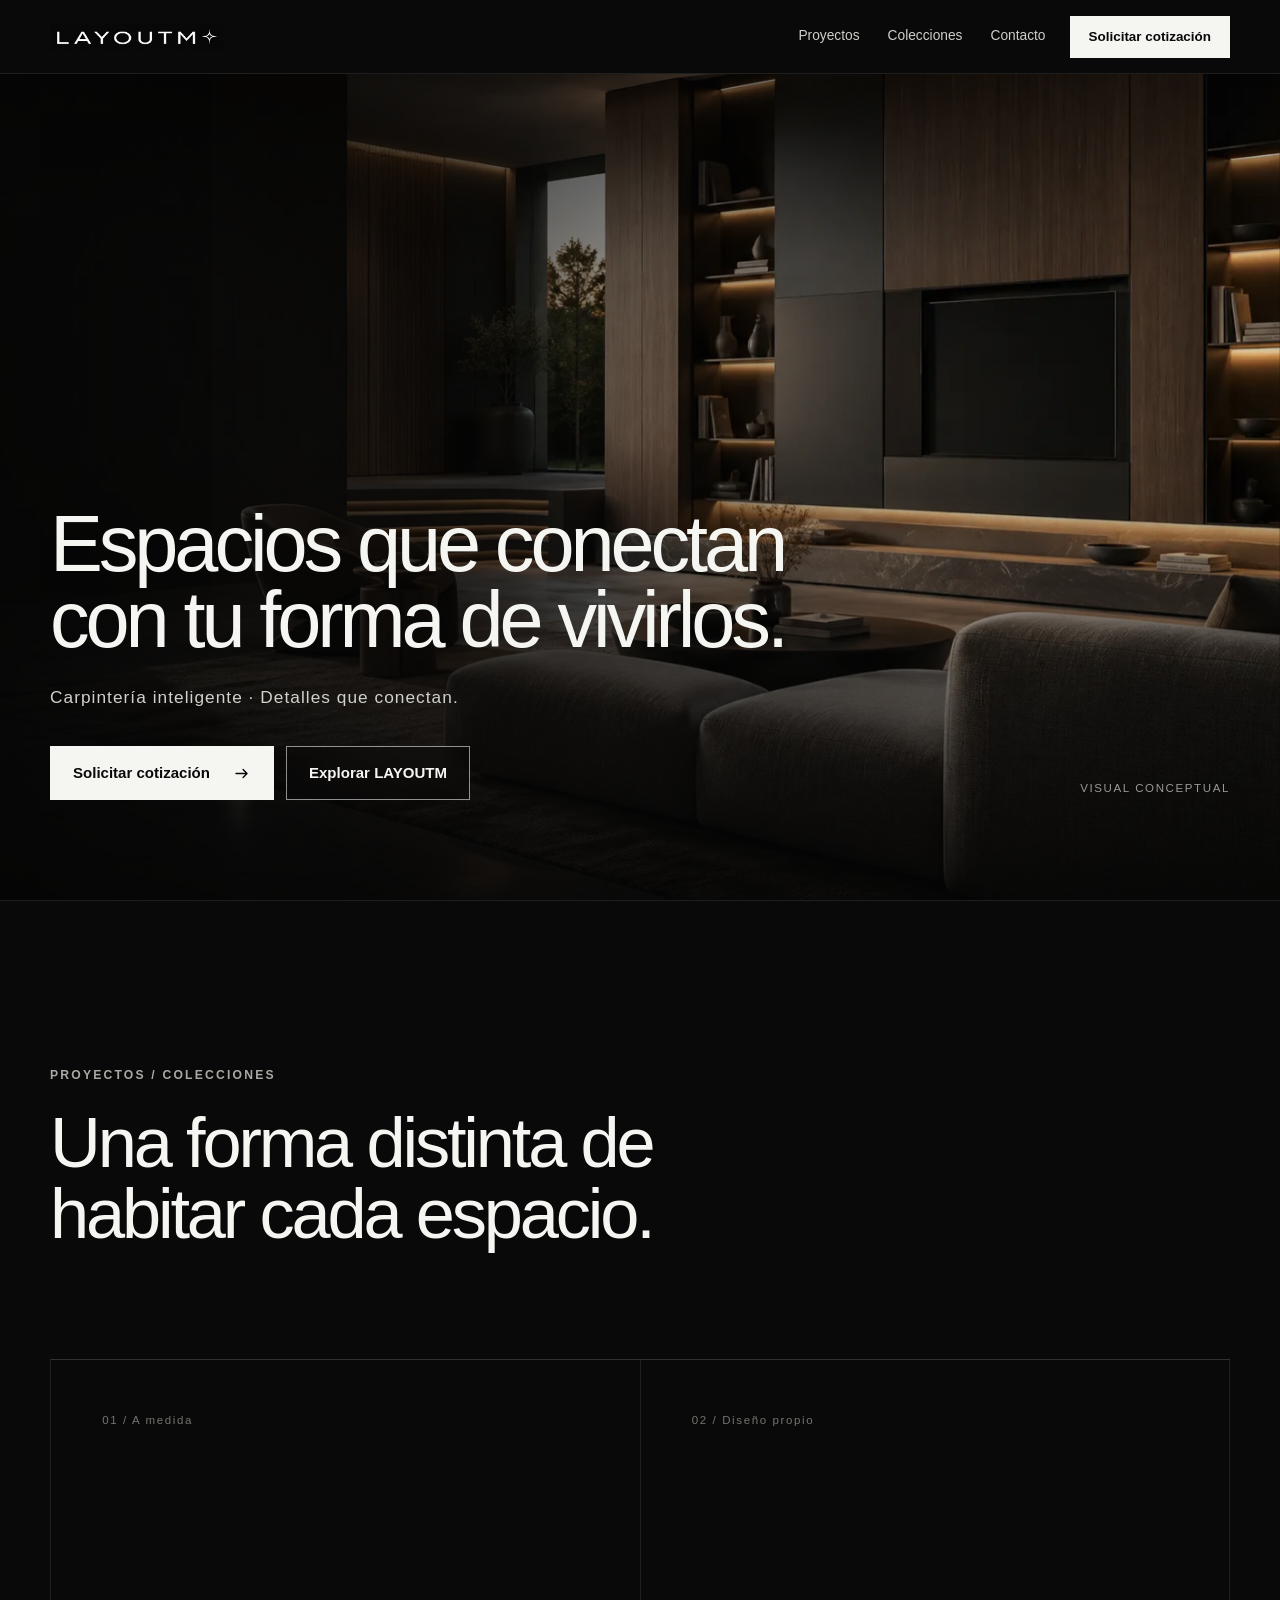
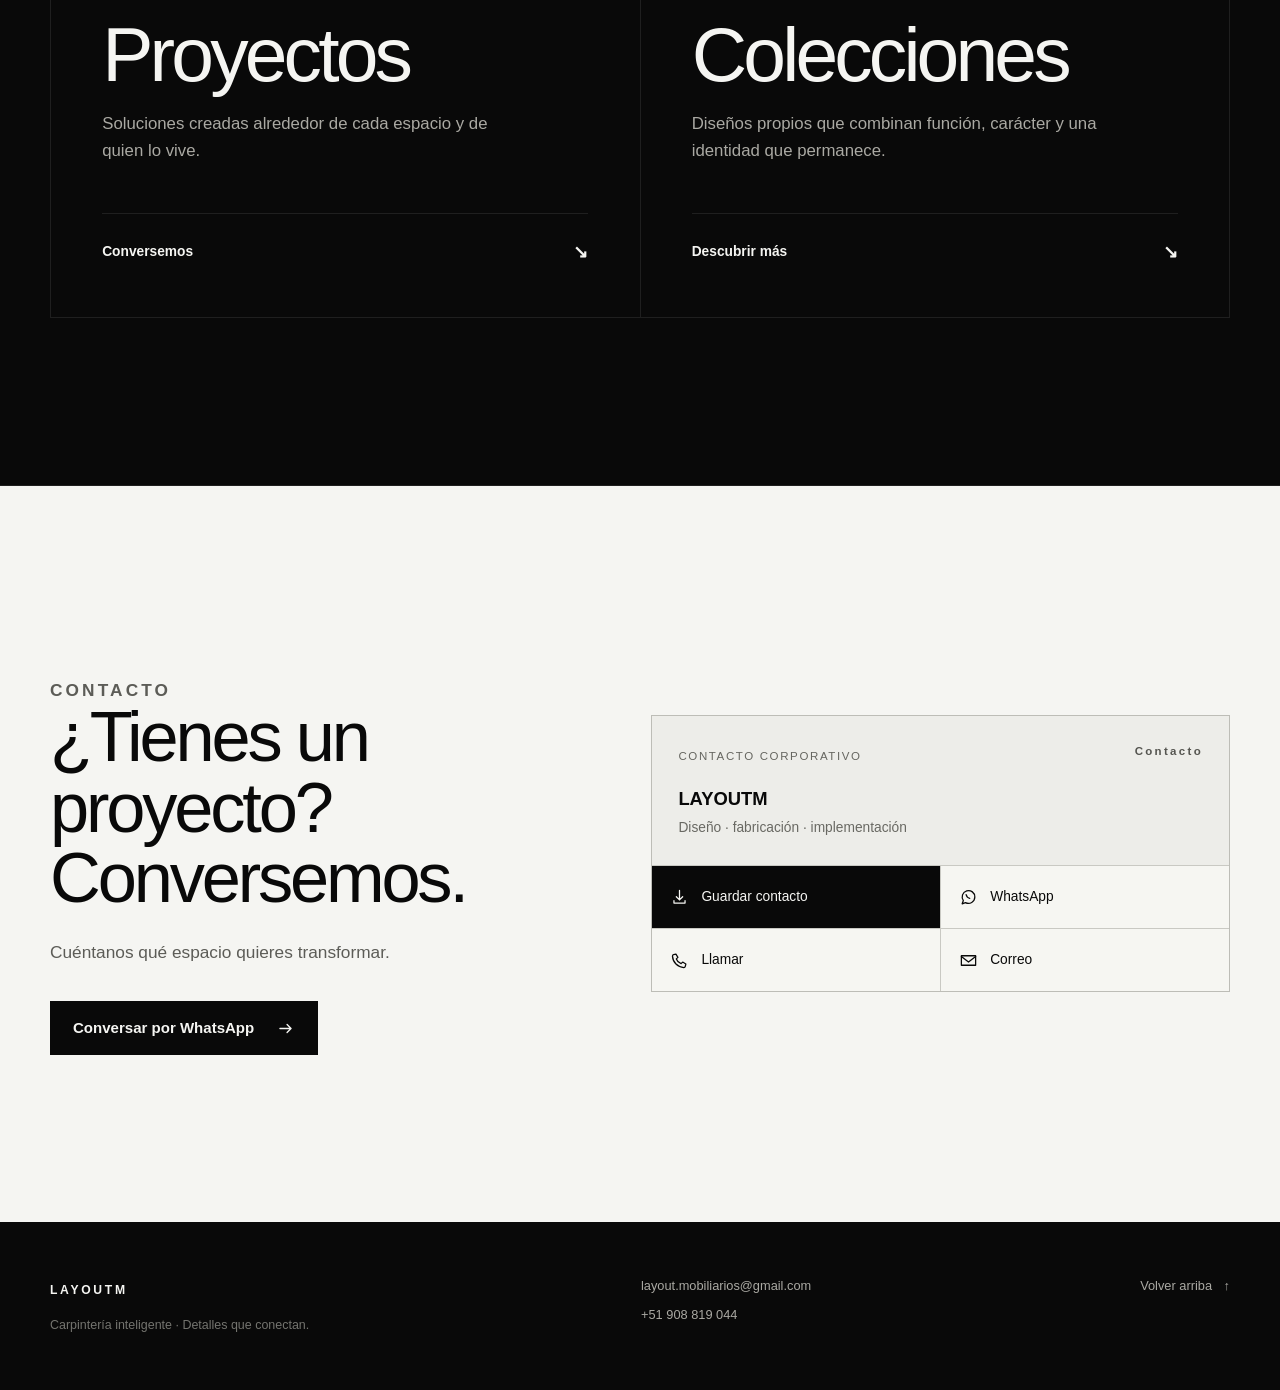
==== commit 9c4c52e9: "Rediseña el HOME hacia una experiencia visual" ====
--- a/index.html
+++ b/index.html
@@ -5,19 +5,20 @@
   <meta name="viewport" content="width=device-width, initial-scale=1, viewport-fit=cover">
   <meta name="theme-color" content="#090909">
   <meta name="color-scheme" content="dark">
-  <meta name="description" content="Diseño, fabricación e implementación de mobiliario con acompañamiento integral de principio a fin.">
+  <meta name="description" content="LAYOUTM crea mobiliario y soluciones para espacios que conectan con quienes los viven.">
   <link rel="canonical" href="https://layoutmobiliarios-web.github.io/layoutm-digital/">
   <meta property="og:locale" content="es_PE">
   <meta property="og:type" content="website">
   <meta property="og:site_name" content="LAYOUTM">
   <meta property="og:title" content="LAYOUTM | Diseño y fabricación de mobiliario">
-  <meta property="og:description" content="Espacios y mobiliario pensados para conectar, con acompañamiento integral de principio a fin.">
+  <meta property="og:description" content="Mobiliario y soluciones para espacios que conectan con tu forma de vivirlos.">
   <meta property="og:url" content="https://layoutmobiliarios-web.github.io/layoutm-digital/">
   <meta name="twitter:card" content="summary">
   <meta name="twitter:title" content="LAYOUTM | Diseño y fabricación de mobiliario">
-  <meta name="twitter:description" content="Espacios y mobiliario pensados para conectar, con acompañamiento integral de principio a fin.">
+  <meta name="twitter:description" content="Mobiliario y soluciones para espacios que conectan con tu forma de vivirlos.">
   <title>LAYOUTM | Diseño y fabricación de mobiliario</title>
   <link rel="preload" as="image" href="assets/brand/layoutm-logo-web.png" media="(prefers-reduced-motion: no-preference)">
+  <link rel="preload" as="image" href="assets/images/layoutm-hero-conceptual.webp" fetchpriority="high">
   <link rel="stylesheet" href="assets/css/styles.css">
 </head>
 <body>
@@ -42,109 +43,43 @@
 
   <main id="contenido">
     <section class="hero" aria-labelledby="hero-title">
+      <figure class="hero-media" aria-hidden="true">
+        <img src="assets/images/layoutm-hero-conceptual.webp" width="1586" height="992" alt="" fetchpriority="high" decoding="async">
+      </figure>
+      <div class="hero-overlay" aria-hidden="true"></div>
       <div class="shell hero-grid">
         <div class="hero-copy">
-          <p class="eyebrow">Diseño · Fabricación · Implementación</p>
           <h1 id="hero-title">Espacios que conectan con tu forma de vivirlos.</h1>
-          <p class="hero-lead">Más que mobiliario, una solución acompañada de principio a fin.</p>
+          <p class="brand-statement">Carpintería inteligente · Detalles que conectan.</p>
           <div class="hero-actions">
             <a class="button button-primary" href="https://wa.me/51908819044?text=Hola%20LAYOUTM%2C%20vi%20su%20p%C3%A1gina%20web%20y%20quisiera%20informaci%C3%B3n%20sobre%20un%20proyecto." rel="noopener">Solicitar cotización<svg viewBox="0 0 24 24" aria-hidden="true"><path d="M5 12h14m-5-5 5 5-5 5"/></svg></a>
-            <a class="button button-secondary" href="#proyectos">Proyectos y colecciones</a>
+            <a class="button button-secondary" href="#proyectos">Explorar LAYOUTM</a>
           </div>
-          <p class="brand-statement">Carpintería inteligente · Detalles que conectan.</p>
         </div>
-        <!--
-          Reserva inerte para la futura fotografía oficial del Hero.
-          Al aprobarse el activo: definir src y alt, insertar el figure después
-          de .hero-copy y activar la clase .hero-grid--media en .hero-grid.
-        -->
-        <template id="hero-image-template">
-          <figure class="hero-media">
-            <img width="1600" height="1200" decoding="async" fetchpriority="high" alt="">
-          </figure>
-        </template>
+        <p class="visual-note">Visual conceptual</p>
       </div>
     </section>
 
     <section class="section universes-section" aria-labelledby="universes-title">
       <div class="shell">
-        <div class="section-heading split-heading">
-          <div><p class="eyebrow">Arquitectura LAYOUTM</p><h2 id="universes-title">Dos maneras de vivir LAYOUTM.</h2></div>
-          <p>Proyectos a medida y colecciones propias, creados con la misma atención al diseño, la calidad y cada detalle.</p>
+        <div class="section-heading">
+          <p class="eyebrow">Proyectos / Colecciones</p>
+          <h2 id="universes-title">Una forma distinta de habitar cada espacio.</h2>
         </div>
         <div class="universe-grid">
           <article class="universe-card" id="proyectos">
             <span class="card-number">01 / A medida</span>
             <h3>Proyectos</h3>
-            <p>Soluciones creadas para hogares, negocios y espacios que necesitan una respuesta única.</p>
-            <a href="#que-hacemos">Conocer cómo trabajamos <span aria-hidden="true">↓</span></a>
+            <p>Soluciones creadas alrededor de cada espacio y de quien lo vive.</p>
+            <a href="#contacto">Conversemos <span aria-hidden="true">↘</span></a>
           </article>
           <article class="universe-card" id="colecciones">
             <span class="card-number">02 / Diseño propio</span>
             <h3>Colecciones</h3>
-            <p>Diseños propios de LAYOUTM pensados para llevar funcionalidad, carácter y detalle a distintos espacios.</p>
-            <a href="#contacto">Consultar sobre colecciones <span aria-hidden="true">↓</span></a>
+            <p>Diseños propios que combinan función, carácter y una identidad que permanece.</p>
+            <a href="#contacto">Descubrir más <span aria-hidden="true">↘</span></a>
           </article>
         </div>
-      </div>
-    </section>
-
-    <section class="section capabilities" id="que-hacemos" aria-labelledby="services-title">
-      <div class="shell">
-        <div class="section-heading">
-          <p class="eyebrow">Qué hacemos</p><h2 id="services-title">Del diseño a la instalación</h2>
-          <p>Te acompañamos para convertir una idea en una solución bien resuelta y lista para disfrutar.</p>
-        </div>
-        <div class="service-grid">
-          <article class="service-card"><span class="card-number">01</span><h3>Diseño</h3><p>Damos forma a la idea pensando en el espacio, el uso y la experiencia que buscas.</p></article>
-          <article class="service-card"><span class="card-number">02</span><h3>Fabricación</h3><p>Convertimos cada decisión de diseño en mobiliario hecho con precisión y cuidado.</p></article>
-          <article class="service-card"><span class="card-number">03</span><h3>Implementación</h3><p>Coordinamos lo necesario para que la propuesta se convierta en una solución real.</p></article>
-          <article class="service-card"><span class="card-number">04</span><h3>Instalación</h3><p>Montamos, ajustamos y entregamos cada elemento listo para acompañar tu espacio.</p></article>
-        </div>
-      </div>
-    </section>
-
-    <!--
-      Las futuras vistas de proyectos y colecciones se incorporarán únicamente
-      con contenido e imágenes reales aprobadas. No hay tarjetas ficticias públicas.
-    -->
-
-    <section class="section process-section" id="proceso" aria-labelledby="process-title">
-      <div class="shell">
-        <div class="section-heading split-heading">
-          <div><p class="eyebrow">Proceso</p><h2 id="process-title">Contigo, de principio a fin.</h2></div>
-          <p>Una ruta clara desde la primera idea hasta el acompañamiento posterior a la entrega.</p>
-        </div>
-        <ol class="process-flow">
-          <li><span class="process-number">01</span><h3>Idea y diseño</h3><p>Escuchamos lo que necesitas y damos forma a la propuesta.</p></li>
-          <li><span class="process-number">02</span><h3>Desarrollo</h3><p>Convertimos el diseño en una solución lista para ejecutar.</p></li>
-          <li><span class="process-number">03</span><h3>Ejecución</h3><p>Fabricamos y coordinamos cada elemento con cuidado.</p></li>
-          <li><span class="process-number">04</span><h3>Instalación</h3><p>Montamos, ajustamos y entregamos el resultado final.</p></li>
-          <li><span class="process-number">05</span><h3>Acompañamiento</h3><p>Seguimos presentes después de la entrega.</p></li>
-        </ol>
-        <div class="trust-strip" aria-label="Respaldo posterior a la entrega">
-          <article><strong>3 meses</strong><div><h3>Marcha blanca</h3><p>Ajustes finales y regulación de herrajes.</p></div></article>
-          <article><strong>1 año</strong><div><h3>Seguimiento y garantía</h3><p>Respaldo conforme a las condiciones del servicio.</p></div></article>
-        </div>
-      </div>
-    </section>
-
-    <section class="section materials-section" id="capacidades" aria-labelledby="materials-title">
-      <div class="shell materials-layout">
-        <div class="section-heading materials-copy">
-          <p class="eyebrow">Capacidades y materiales</p><h2 id="materials-title">Las decisiones técnicas también diseñan el resultado.</h2>
-          <p>Seleccionamos y coordinamos materiales, componentes y acabados según el diseño, el uso y las condiciones del mobiliario.</p>
-          <p class="technical-note"><span aria-hidden="true"></span>Compatibilidad entre diseño, fabricación e instalación.</p>
-        </div>
-        <ul class="material-index" aria-label="Materiales y soluciones aplicadas">
-          <li><span>01</span><strong>Melamina</strong><small>Superficies y estructuras</small></li>
-          <li><span>02</span><strong>MDF</strong><small>Volúmenes y acabados</small></li>
-          <li><span>03</span><strong>Vidrio</strong><small>Exhibición y protección</small></li>
-          <li><span>04</span><strong>Metal</strong><small>Estructura y soporte</small></li>
-          <li><span>05</span><strong>Iluminación LED</strong><small>Integración en mobiliario</small></li>
-          <li><span>06</span><strong>Herrajes</strong><small>Movimiento y ensamble</small></li>
-          <li><span>07</span><strong>Acabados</strong><small>Terminación y detalle</small></li>
-        </ul>
       </div>
     </section>
 
@@ -152,7 +87,7 @@
       <div class="shell contact-layout">
         <div class="contact-copy">
           <p class="eyebrow">Contacto</p><h2 id="contact-title">¿Tienes un proyecto? Conversemos.</h2>
-          <p>Cuéntanos qué necesitas desarrollar y revisemos el alcance de tu mobiliario.</p>
+          <p>Cuéntanos qué espacio quieres transformar.</p>
           <a class="button button-primary" href="https://wa.me/51908819044?text=Hola%20LAYOUTM%2C%20vi%20su%20p%C3%A1gina%20web%20y%20quisiera%20informaci%C3%B3n%20sobre%20un%20proyecto." rel="noopener">Conversar por WhatsApp<svg viewBox="0 0 24 24" aria-hidden="true"><path d="M5 12h14m-5-5 5 5-5 5"/></svg></a>
         </div>
         <article class="digital-card" aria-label="Contacto corporativo de LAYOUTM">
--- a/assets/css/styles.css
+++ b/assets/css/styles.css
@@ -1,31 +1,504 @@
-:root{--bg:#090909;--raised:#0e0e0e;--panel:#121212;--text:#f5f5f2;--muted:#a2a29c;--quiet:#70706b;--line:#30302d;--line-strong:#55554f;--white:#f5f5f2;--black:#090909;--shell:1180px;--header-height:74px}
-*{box-sizing:border-box}
-html{scroll-behavior:smooth;scroll-padding-top:calc(var(--header-height) + 20px);background:var(--bg)}
-body{margin:0;min-width:320px;background:var(--bg);color:var(--text);font-family:Inter,ui-sans-serif,-apple-system,BlinkMacSystemFont,"Segoe UI",Helvetica,Arial,sans-serif;font-size:1rem;line-height:1.6;-webkit-font-smoothing:antialiased;text-rendering:optimizeLegibility}
-body.menu-open{overflow:hidden}a{color:inherit}button,a{-webkit-tap-highlight-color:transparent}button{font:inherit}svg{display:block}.shell{width:min(calc(100% - 40px),var(--shell));margin-inline:auto}
-.sr-only{position:absolute;width:1px;height:1px;padding:0;margin:-1px;overflow:hidden;clip:rect(0,0,0,0);white-space:nowrap;border:0}
-.skip-link{position:fixed;z-index:100;top:12px;left:12px;padding:10px 14px;background:var(--white);color:var(--black);text-decoration:none;transform:translateY(-150%)}.skip-link:focus{transform:translateY(0)}:focus-visible{outline:2px solid var(--white);outline-offset:4px}
-.brand-reveal{position:fixed;z-index:90;inset:0;display:grid;place-items:center;background:var(--bg);opacity:0;visibility:hidden;pointer-events:none}.brand-reveal[hidden]{display:none}.brand-reveal-visible{opacity:1;visibility:visible}.brand-reveal-complete{opacity:0;visibility:hidden;transition:opacity 260ms ease,visibility 260ms ease}.brand-reveal-logo{display:block;width:min(84vw,980px);height:auto;mix-blend-mode:lighten}.brand-reveal-active{overflow:hidden}
-.site-header{position:sticky;z-index:40;top:0;height:var(--header-height);border-bottom:1px solid rgba(255,255,255,.12);background:rgba(9,9,9,.92);backdrop-filter:blur(18px)}
-.header-inner{height:100%;display:flex;align-items:center;justify-content:space-between;gap:24px}.brand-link{position:relative;z-index:42;width:174px;display:flex;align-items:center;color:var(--text)}.brand-mark{width:100%;height:auto;mix-blend-mode:lighten}
-.site-nav{display:flex;align-items:center;gap:28px;margin-left:auto}.site-nav a{position:relative;color:#c9c9c4;font-size:.86rem;text-decoration:none}.site-nav a::after{content:"";position:absolute;right:0;bottom:-8px;left:0;height:1px;background:var(--white);transform:scaleX(0);transform-origin:left;transition:transform 180ms ease}.site-nav a:hover::after,.site-nav a:focus-visible::after{transform:scaleX(1)}
-.header-cta{min-height:42px;display:inline-flex;align-items:center;padding:0 18px;border:1px solid var(--white);background:var(--white);color:var(--black);font-size:.84rem;font-weight:650;text-decoration:none}.menu-toggle{display:none}
-.hero{position:relative;overflow:hidden;min-height:calc(88svh - var(--header-height));display:flex;align-items:center;border-bottom:1px solid var(--line);background:linear-gradient(rgba(255,255,255,.025) 1px,transparent 1px),linear-gradient(90deg,rgba(255,255,255,.025) 1px,transparent 1px);background-size:48px 48px}
-.hero::after{content:"";position:absolute;width:520px;height:520px;right:-260px;bottom:-280px;border:1px solid rgba(255,255,255,.12);border-radius:50%;box-shadow:0 0 0 84px rgba(255,255,255,.018),0 0 0 168px rgba(255,255,255,.012);pointer-events:none}
-.hero-grid{position:relative;z-index:1;display:grid;grid-template-columns:minmax(0,780px);justify-content:start;align-items:center;padding-block:clamp(90px,12vw,150px)}.hero-grid--media{grid-template-columns:minmax(280px,.62fr) minmax(0,1.38fr);gap:clamp(32px,5vw,72px);padding-block:54px}.hero-grid--media h1{font-size:clamp(2.7rem,4.6vw,4.8rem)}.hero-media{min-height:clamp(520px,70svh,800px);margin:0;overflow:hidden;border:1px solid var(--line-strong);background:var(--raised)}.hero-media img{width:100%;height:100%;display:block;object-fit:cover}.eyebrow{margin:0 0 22px;color:#c2c2bc;font-size:.74rem;font-weight:600;line-height:1.4;letter-spacing:.18em;text-transform:uppercase}
-h1,h2,h3,p{overflow-wrap:break-word}h1{max-width:780px;margin:0;font-size:clamp(2.7rem,6vw,5.5rem);font-weight:520;line-height:.98;letter-spacing:-.045em}.hero-lead{max-width:660px;margin:30px 0 0;color:#b8b8b2;font-size:clamp(1rem,1.6vw,1.2rem);line-height:1.65}.hero-actions{display:flex;flex-wrap:wrap;gap:12px;margin-top:36px}
-.button{min-height:54px;display:inline-flex;align-items:center;justify-content:center;gap:22px;padding:0 22px;border:1px solid var(--line-strong);color:var(--text);font-size:.94rem;font-weight:600;text-decoration:none;transition:background 180ms ease,color 180ms ease,border-color 180ms ease,transform 180ms ease}.button svg{width:19px;height:19px;fill:none;stroke:currentColor;stroke-width:1.7;stroke-linecap:round;stroke-linejoin:round}.button:hover{transform:translateY(-2px)}.button-primary{border-color:var(--white);background:var(--white);color:var(--black)}.button-primary:hover{background:#dcdcd7;border-color:#dcdcd7}.button-secondary:hover{background:#171717;border-color:#777770}.brand-statement{margin:35px 0 0;color:var(--quiet);font-size:.78rem;letter-spacing:.08em}
-.section{padding-block:clamp(82px,11vw,150px);border-bottom:1px solid var(--line)}.section-heading{max-width:760px;margin-bottom:52px}.section-heading h2,.contact-copy h2{margin:0;font-size:clamp(2.1rem,4.4vw,4rem);font-weight:520;line-height:1.06;letter-spacing:-.04em}.section-heading>p:last-child,.contact-copy>p{max-width:650px;margin:24px 0 0;color:var(--muted);font-size:1.04rem}
-.universes-section{background:var(--raised)}.universe-grid{display:grid;grid-template-columns:1fr 1fr;border-top:1px solid var(--line-strong);border-left:1px solid var(--line)}.universe-card{scroll-margin-top:calc(var(--header-height) + 20px);min-height:390px;display:flex;flex-direction:column;padding:clamp(25px,4vw,42px);border-right:1px solid var(--line);border-bottom:1px solid var(--line);background:var(--bg)}.universe-card h3{margin:70px 0 18px;font-size:clamp(2rem,4vw,3.4rem);font-weight:520;line-height:1;letter-spacing:-.04em}.universe-card p{max-width:530px;margin:0;color:var(--muted);font-size:1rem}.universe-card a{display:inline-flex;align-items:center;justify-content:space-between;gap:20px;margin-top:auto;padding-top:34px;color:var(--text);font-size:.82rem;font-weight:600;text-decoration:none}.universe-card a span{font-size:1rem}.universe-card a:hover{text-decoration:underline;text-underline-offset:5px}
-.service-grid{display:grid;grid-template-columns:repeat(4,1fr);border-top:1px solid var(--line-strong);border-left:1px solid var(--line)}.service-card{min-height:290px;display:flex;flex-direction:column;padding:25px;border-right:1px solid var(--line);border-bottom:1px solid var(--line);background:var(--bg);transition:background 180ms ease}.service-card:hover{background:var(--raised)}.card-number,.process-number{color:var(--quiet);font-size:.69rem;letter-spacing:.14em}.service-card h3{margin:58px 0 14px;font-size:1.25rem;font-weight:560}.service-card p{margin:0;color:var(--muted);font-size:.92rem}
-.process-section{background:var(--raised)}.split-heading{max-width:none;display:grid;grid-template-columns:1.2fr .65fr;gap:80px;align-items:end}.split-heading>p:last-child{margin:0 0 6px}.process-flow{display:grid;grid-template-columns:repeat(5,1fr);margin:0;padding:0;border-top:1px solid var(--line-strong);list-style:none}.process-flow li{position:relative;min-height:230px;padding:26px 24px 24px 0;border-right:1px solid var(--line)}.process-flow li:not(:first-child){padding-left:24px}.process-flow li::before{content:"";position:absolute;top:-4px;left:-1px;width:7px;height:7px;background:var(--white);border-radius:50%}.process-flow h3{margin:44px 0 12px;font-size:1.05rem;font-weight:560;line-height:1.3}.process-flow p{margin:0;color:var(--muted);font-size:.84rem}.trust-strip{display:grid;grid-template-columns:1fr 1fr;margin-top:54px;border-top:1px solid var(--line-strong);border-left:1px solid var(--line)}.trust-strip article{min-height:150px;display:grid;grid-template-columns:auto 1fr;align-items:center;gap:30px;padding:28px 32px;border-right:1px solid var(--line);border-bottom:1px solid var(--line)}.trust-strip strong{font-size:clamp(1.9rem,4vw,3.2rem);font-weight:520;letter-spacing:-.04em}.trust-strip h3{margin:0 0 5px;font-size:1rem;font-weight:600}.trust-strip p{margin:0;color:var(--muted);font-size:.84rem}
-.materials-layout{display:grid;grid-template-columns:minmax(0,.82fr) minmax(420px,1.18fr);gap:clamp(55px,10vw,135px);align-items:start}.materials-copy{position:sticky;top:calc(var(--header-height) + 50px);margin-bottom:0}.technical-note{display:flex;align-items:center;gap:12px;margin-top:42px!important;color:#7e7e78!important;font-size:.76rem!important;letter-spacing:.07em;text-transform:uppercase}.technical-note span{width:8px;height:8px;border:1px solid var(--line-strong);transform:rotate(45deg)}
-.material-index{margin:0;padding:0;border-top:1px solid var(--line-strong);list-style:none}.material-index li{min-height:92px;display:grid;grid-template-columns:52px 1fr auto;align-items:center;gap:16px;border-bottom:1px solid var(--line)}.material-index span{color:var(--quiet);font-size:.68rem}.material-index strong{font-size:clamp(1.05rem,2vw,1.42rem);font-weight:520}.material-index small{color:var(--muted);font-size:.77rem}
-.contact-section{background:var(--white);color:var(--black)}.contact-layout{display:grid;grid-template-columns:minmax(0,.9fr) minmax(430px,1.1fr);gap:clamp(55px,10vw,140px);align-items:center}.contact-copy .eyebrow,.contact-copy>p{color:#5c5c57}.contact-copy .button{margin-top:32px}.contact-copy .button-primary{border-color:var(--black);background:var(--black);color:var(--white)}.contact-copy .button-primary:hover{background:#292929}
-.digital-card{border:1px solid #bdbdb7;background:#ededE9}.digital-card-head{display:flex;justify-content:space-between;gap:24px;padding:26px;border-bottom:1px solid #c9c9c3}.digital-card-head span:first-child{color:#666660;font-size:.66rem;letter-spacing:.14em;text-transform:uppercase}.digital-card-head h3{margin:16px 0 4px;font-size:1.15rem;font-weight:620}.digital-card-head p{margin:0;color:#696963;font-size:.86rem}.digital-card-brand{color:#555550;font-size:.7rem;font-weight:700;letter-spacing:.2em}.contact-actions{display:grid;grid-template-columns:1fr 1fr;gap:1px;background:#c9c9c3}.contact-action{min-height:62px;display:flex;align-items:center;gap:12px;padding:0 18px;border:0;background:#f6f6f2;color:var(--black);font-size:.84rem;text-align:left;text-decoration:none;cursor:pointer;transition:background 160ms ease}.contact-action:hover{background:#deded9}.contact-action-primary{background:var(--black);color:var(--white)}.contact-action-primary:hover{background:#292929}.contact-action svg{width:19px;height:19px;flex:0 0 auto;fill:none;stroke:currentColor;stroke-width:1.6;stroke-linecap:round;stroke-linejoin:round}
-.site-footer{padding-block:54px;background:var(--bg)}.footer-grid{display:grid;grid-template-columns:1.2fr 1fr auto;gap:40px;align-items:start}.site-footer strong{font-size:.76rem;letter-spacing:.22em}.site-footer p{max-width:460px;margin:14px 0 0;color:var(--quiet);font-size:.76rem}.footer-contact{display:flex;flex-direction:column;gap:8px}.footer-contact a,.back-top{color:var(--muted);font-size:.78rem;text-decoration:none}.footer-contact a:hover,.back-top:hover{color:var(--white)}.back-top span{margin-left:8px}.mobile-contact-bar{display:none}
-@media(max-width:960px){:root{--header-height:68px}.header-cta{display:none}.menu-toggle{position:relative;z-index:42;width:46px;height:46px;display:flex;flex-direction:column;align-items:center;justify-content:center;gap:7px;padding:0;border:1px solid var(--line);background:var(--bg);color:var(--white);cursor:pointer}.menu-toggle span:not(.sr-only){width:18px;height:1px;background:currentColor;transition:transform 180ms ease}.menu-toggle[aria-expanded="true"] span:nth-child(2){transform:translateY(4px) rotate(45deg)}.menu-toggle[aria-expanded="true"] span:nth-child(3){transform:translateY(-4px) rotate(-45deg)}.site-nav{position:fixed;inset:var(--header-height) 0 auto;min-height:calc(100svh - var(--header-height));display:flex;flex-direction:column;align-items:stretch;gap:0;padding:22px 20px 110px;background:rgba(9,9,9,.985);visibility:hidden;opacity:0;transform:translateY(-12px);pointer-events:none;transition:opacity 180ms ease,transform 180ms ease,visibility 180ms ease}.menu-open .site-nav{visibility:visible;opacity:1;transform:translateY(0);pointer-events:auto}.site-nav a{padding:17px 4px;border-bottom:1px solid var(--line);font-size:1.15rem}.site-nav a::after{display:none}.hero-grid,.hero-grid--media{grid-template-columns:1fr;gap:54px;padding-block:75px}.hero-grid--media .hero-copy{max-width:650px}.hero-grid--media .hero-media{order:-1}.hero-media{min-height:clamp(420px,68vw,620px)}.service-grid{grid-template-columns:1fr 1fr}.split-heading,.materials-layout,.contact-layout{grid-template-columns:1fr;gap:48px}.process-flow{grid-template-columns:1fr 1fr}.process-flow li{min-height:210px;padding-left:22px;border-bottom:1px solid var(--line)}.trust-strip{grid-template-columns:1fr}.materials-copy{position:static}.digital-card{width:min(100%,620px)}}
-@media(max-width:620px){.shell{width:min(calc(100% - 32px),var(--shell))}.brand-link{width:150px}.hero{min-height:auto}.hero-grid,.hero-grid--media{gap:44px;padding-block:72px 78px}.hero-media{min-height:min(118vw,680px)}h1,.hero-grid--media h1{font-size:clamp(2.5rem,13vw,3.6rem);line-height:1}.hero-lead{max-width:330px;margin-top:24px;font-size:1.05rem}.hero-actions{flex-direction:column;margin-top:30px}.button{width:100%}.brand-statement{line-height:1.7}.section{padding-block:78px}.section-heading{margin-bottom:38px}.section-heading h2,.contact-copy h2{font-size:clamp(2.15rem,11vw,3rem)}.universe-grid,.service-grid,.process-flow{grid-template-columns:1fr}.universe-card{min-height:330px}.universe-card h3{margin-top:52px}.service-card{min-height:255px}.split-heading{gap:22px}.process-flow li,.process-flow li:not(:first-child){min-height:auto;padding:24px 8px 30px 40px;border-right:0}.process-flow li::before{top:30px;left:8px}.process-flow h3{margin:18px 0 9px}.trust-strip{margin-top:38px}.trust-strip article{min-height:0;grid-template-columns:92px 1fr;gap:18px;padding:24px 20px}.trust-strip strong{font-size:2rem}.material-index li{min-height:86px;grid-template-columns:34px 1fr;gap:10px}.material-index small{grid-column:2;margin-top:-24px}.contact-section{padding-bottom:95px}.digital-card-head{padding:21px}.contact-actions{grid-template-columns:1fr}.contact-action{min-height:58px}.footer-grid{grid-template-columns:1fr;gap:28px}.mobile-contact-bar{position:fixed;z-index:35;right:0;bottom:0;left:0;min-height:calc(62px + env(safe-area-inset-bottom));display:grid;grid-template-columns:1fr 1fr;padding-bottom:env(safe-area-inset-bottom);border-top:1px solid var(--line-strong);background:var(--bg)}.mobile-contact-bar a{display:flex;align-items:center;justify-content:center;color:var(--white);font-size:.82rem;font-weight:620;text-decoration:none}.mobile-contact-bar a:first-child{background:var(--white);color:var(--black)}.site-footer{padding-bottom:calc(100px + env(safe-area-inset-bottom))}}
-@media(max-width:620px){.card-number,.process-number,.material-index span,.digital-card-head span:first-child,.digital-card-brand{font-size:.75rem}}
-@media(max-width:360px){.shell{width:min(calc(100% - 26px),var(--shell))}.eyebrow{font-size:.75rem;letter-spacing:.14em}h1{font-size:2.35rem}}
-@media(prefers-reduced-motion:reduce){html{scroll-behavior:auto}*,*::before,*::after{scroll-behavior:auto!important;transition-duration:.01ms!important;animation-duration:.01ms!important;animation-iteration-count:1!important}.brand-reveal{display:none!important}.brand-reveal-active{overflow:auto}}
+:root {
+  --bg: #090909;
+  --raised: #10100f;
+  --text: #f5f5f2;
+  --muted: #aaa9a3;
+  --quiet: #74746f;
+  --line: rgba(255, 255, 255, .16);
+  --line-soft: rgba(255, 255, 255, .09);
+  --white: #f5f5f2;
+  --black: #090909;
+  --shell: 1180px;
+  --header-height: 74px;
+}
+
+* { box-sizing: border-box; }
+
+html {
+  scroll-behavior: smooth;
+  scroll-padding-top: calc(var(--header-height) + 20px);
+  background: var(--bg);
+}
+
+body {
+  margin: 0;
+  min-width: 320px;
+  background: var(--bg);
+  color: var(--text);
+  font-family: Inter, ui-sans-serif, -apple-system, BlinkMacSystemFont, "Segoe UI", Helvetica, Arial, sans-serif;
+  font-size: 1rem;
+  line-height: 1.6;
+  -webkit-font-smoothing: antialiased;
+  text-rendering: optimizeLegibility;
+}
+
+body.menu-open { overflow: hidden; }
+a { color: inherit; }
+button, a { -webkit-tap-highlight-color: transparent; }
+button { font: inherit; }
+svg { display: block; }
+.shell { width: min(calc(100% - 40px), var(--shell)); margin-inline: auto; }
+
+.sr-only {
+  position: absolute;
+  width: 1px;
+  height: 1px;
+  padding: 0;
+  margin: -1px;
+  overflow: hidden;
+  clip: rect(0, 0, 0, 0);
+  white-space: nowrap;
+  border: 0;
+}
+
+.skip-link {
+  position: fixed;
+  z-index: 100;
+  top: 12px;
+  left: 12px;
+  padding: 10px 14px;
+  background: var(--white);
+  color: var(--black);
+  text-decoration: none;
+  transform: translateY(-150%);
+}
+.skip-link:focus { transform: translateY(0); }
+:focus-visible { outline: 2px solid var(--white); outline-offset: 4px; }
+
+.brand-reveal {
+  position: fixed;
+  z-index: 90;
+  inset: 0;
+  display: grid;
+  place-items: center;
+  background: var(--bg);
+  opacity: 0;
+  visibility: hidden;
+  pointer-events: none;
+}
+.brand-reveal[hidden] { display: none; }
+.brand-reveal-visible { opacity: 1; visibility: visible; }
+.brand-reveal-complete {
+  opacity: 0;
+  visibility: hidden;
+  transition: opacity 260ms ease, visibility 260ms ease;
+}
+.brand-reveal-logo {
+  display: block;
+  width: min(84vw, 980px);
+  height: auto;
+  mix-blend-mode: lighten;
+}
+.brand-reveal-active { overflow: hidden; }
+
+.site-header {
+  position: sticky;
+  z-index: 40;
+  top: 0;
+  height: var(--header-height);
+  margin-bottom: calc(var(--header-height) * -1);
+  border-bottom: 1px solid var(--line-soft);
+  background: var(--bg);
+  backdrop-filter: blur(18px);
+}
+.header-inner {
+  height: 100%;
+  display: flex;
+  align-items: center;
+  justify-content: space-between;
+  gap: 24px;
+}
+.brand-link {
+  position: relative;
+  z-index: 42;
+  width: 174px;
+  display: flex;
+  align-items: center;
+}
+.brand-mark { width: 100%; height: auto; mix-blend-mode: lighten; }
+.site-nav { display: flex; align-items: center; gap: 28px; margin-left: auto; }
+.site-nav a {
+  position: relative;
+  color: #d0cfca;
+  font-size: .86rem;
+  text-decoration: none;
+}
+.site-nav a::after {
+  content: "";
+  position: absolute;
+  right: 0;
+  bottom: -8px;
+  left: 0;
+  height: 1px;
+  background: var(--white);
+  transform: scaleX(0);
+  transform-origin: left;
+  transition: transform 180ms ease;
+}
+.site-nav a:hover::after,
+.site-nav a:focus-visible::after { transform: scaleX(1); }
+.header-cta {
+  min-height: 42px;
+  display: inline-flex;
+  align-items: center;
+  padding: 0 18px;
+  border: 1px solid var(--white);
+  background: var(--white);
+  color: var(--black);
+  font-size: .84rem;
+  font-weight: 650;
+  text-decoration: none;
+}
+.menu-toggle { display: none; }
+
+.hero {
+  position: relative;
+  min-height: 100svh;
+  display: grid;
+  align-items: end;
+  overflow: hidden;
+  border-bottom: 1px solid var(--line-soft);
+  background: var(--bg);
+}
+.hero-media,
+.hero-overlay {
+  position: absolute;
+  inset: 0;
+  margin: 0;
+}
+.hero-media img {
+  width: 100%;
+  height: 100%;
+  display: block;
+  object-fit: cover;
+  object-position: center;
+  animation: hero-settle 9s ease-out both;
+}
+.hero-overlay {
+  z-index: 1;
+  background:
+    linear-gradient(90deg, rgba(5, 5, 5, .90) 0%, rgba(5, 5, 5, .66) 34%, rgba(5, 5, 5, .14) 72%),
+    linear-gradient(0deg, rgba(5, 5, 5, .88) 0%, transparent 52%),
+    linear-gradient(180deg, rgba(5, 5, 5, .50) 0%, transparent 30%);
+}
+.hero-grid {
+  position: relative;
+  z-index: 2;
+  min-height: 100svh;
+  display: flex;
+  flex-direction: column;
+  justify-content: flex-end;
+  padding-top: calc(var(--header-height) + 80px);
+  padding-bottom: clamp(56px, 8vw, 100px);
+}
+.hero-copy { max-width: 760px; }
+h1, h2, h3, p { overflow-wrap: break-word; }
+h1 {
+  max-width: 760px;
+  margin: 0;
+  font-size: clamp(3.2rem, 6.2vw, 6rem);
+  font-weight: 500;
+  line-height: .96;
+  letter-spacing: -.052em;
+  text-wrap: balance;
+}
+.brand-statement {
+  margin: 26px 0 0;
+  color: #d2d1cc;
+  font-size: clamp(.9rem, 1.5vw, 1.08rem);
+  letter-spacing: .06em;
+}
+.hero-actions { display: flex; flex-wrap: wrap; gap: 12px; margin-top: 34px; }
+.button {
+  min-height: 54px;
+  display: inline-flex;
+  align-items: center;
+  justify-content: center;
+  gap: 22px;
+  padding: 0 22px;
+  border: 1px solid rgba(255, 255, 255, .55);
+  color: var(--text);
+  font-size: .94rem;
+  font-weight: 600;
+  text-decoration: none;
+  transition: background 180ms ease, color 180ms ease, border-color 180ms ease, transform 180ms ease;
+}
+.button svg {
+  width: 19px;
+  height: 19px;
+  fill: none;
+  stroke: currentColor;
+  stroke-width: 1.7;
+  stroke-linecap: round;
+  stroke-linejoin: round;
+}
+.button:hover { transform: translateY(-2px); }
+.button-primary { border-color: var(--white); background: var(--white); color: var(--black); }
+.button-primary:hover { background: #deded9; border-color: #deded9; }
+.button-secondary { background: rgba(9, 9, 9, .25); backdrop-filter: blur(10px); }
+.button-secondary:hover { background: rgba(9, 9, 9, .65); border-color: var(--white); }
+.visual-note {
+  position: absolute;
+  right: 0;
+  bottom: clamp(62px, 8vw, 106px);
+  margin: 0;
+  color: rgba(255, 255, 255, .58);
+  font-size: .72rem;
+  letter-spacing: .14em;
+  text-transform: uppercase;
+}
+
+.section { padding-block: clamp(100px, 13vw, 180px); border-bottom: 1px solid var(--line-soft); }
+.universes-section { background: var(--bg); }
+.section-heading { max-width: 900px; margin-bottom: clamp(64px, 9vw, 110px); }
+.eyebrow {
+  margin: 0 0 24px;
+  color: #aaa9a3;
+  font-size: .76rem;
+  font-weight: 600;
+  line-height: 1.4;
+  letter-spacing: .18em;
+  text-transform: uppercase;
+}
+.section-heading h2,
+.contact-copy h2 {
+  margin: 0;
+  font-size: clamp(2.7rem, 5.5vw, 5rem);
+  font-weight: 500;
+  line-height: 1;
+  letter-spacing: -.045em;
+  text-wrap: balance;
+}
+.universe-grid {
+  display: grid;
+  grid-template-columns: 1fr 1fr;
+  border-top: 1px solid var(--line);
+  border-left: 1px solid var(--line-soft);
+}
+.universe-card {
+  scroll-margin-top: calc(var(--header-height) + 20px);
+  min-height: min(62svh, 590px);
+  display: flex;
+  flex-direction: column;
+  padding: clamp(30px, 4vw, 52px);
+  border-right: 1px solid var(--line-soft);
+  border-bottom: 1px solid var(--line-soft);
+  background: var(--bg);
+  transition: background 220ms ease;
+}
+.universe-card:hover { background: var(--raised); }
+.card-number { color: var(--quiet); font-size: .72rem; letter-spacing: .14em; }
+.universe-card h3 {
+  margin: auto 0 20px;
+  font-size: clamp(3rem, 6vw, 5.5rem);
+  font-weight: 500;
+  line-height: .95;
+  letter-spacing: -.05em;
+}
+.universe-card p { max-width: 430px; margin: 0; color: var(--muted); font-size: 1.05rem; }
+.universe-card a {
+  display: inline-flex;
+  align-items: center;
+  justify-content: space-between;
+  gap: 20px;
+  margin-top: 48px;
+  padding-top: 24px;
+  border-top: 1px solid var(--line-soft);
+  color: var(--text);
+  font-size: .86rem;
+  font-weight: 600;
+  text-decoration: none;
+}
+.universe-card a span { font-size: 1.1rem; transition: transform 180ms ease; }
+.universe-card a:hover span { transform: translate(3px, 3px); }
+
+.contact-section { background: var(--white); color: var(--black); }
+.contact-layout {
+  display: grid;
+  grid-template-columns: minmax(0, .9fr) minmax(430px, 1.1fr);
+  gap: clamp(55px, 10vw, 140px);
+  align-items: center;
+}
+.contact-copy .eyebrow,
+.contact-copy > p { color: #5c5c57; }
+.contact-copy > p { max-width: 520px; margin: 26px 0 0; font-size: 1.08rem; }
+.contact-copy .button { margin-top: 34px; }
+.contact-copy .button-primary { border-color: var(--black); background: var(--black); color: var(--white); }
+.contact-copy .button-primary:hover { background: #292929; }
+.digital-card { border: 1px solid #bdbdb7; background: #ededE9; }
+.digital-card-head {
+  display: flex;
+  justify-content: space-between;
+  gap: 24px;
+  padding: 26px;
+  border-bottom: 1px solid #c9c9c3;
+}
+.digital-card-head span:first-child { color: #666660; font-size: .72rem; letter-spacing: .14em; text-transform: uppercase; }
+.digital-card-head h3 { margin: 16px 0 4px; font-size: 1.15rem; font-weight: 620; }
+.digital-card-head p { margin: 0; color: #696963; font-size: .86rem; }
+.digital-card-brand { color: #555550; font-size: .72rem; font-weight: 700; letter-spacing: .2em; }
+.contact-actions { display: grid; grid-template-columns: 1fr 1fr; gap: 1px; background: #c9c9c3; }
+.contact-action {
+  min-height: 62px;
+  display: flex;
+  align-items: center;
+  gap: 12px;
+  padding: 0 18px;
+  border: 0;
+  background: #f6f6f2;
+  color: var(--black);
+  font-size: .86rem;
+  text-align: left;
+  text-decoration: none;
+  cursor: pointer;
+  transition: background 160ms ease;
+}
+.contact-action:hover { background: #deded9; }
+.contact-action-primary { background: var(--black); color: var(--white); }
+.contact-action-primary:hover { background: #292929; }
+.contact-action svg {
+  width: 19px;
+  height: 19px;
+  flex: 0 0 auto;
+  fill: none;
+  stroke: currentColor;
+  stroke-width: 1.6;
+  stroke-linecap: round;
+  stroke-linejoin: round;
+}
+
+.site-footer { padding-block: 54px; background: var(--bg); }
+.footer-grid { display: grid; grid-template-columns: 1.2fr 1fr auto; gap: 40px; align-items: start; }
+.site-footer strong { font-size: .76rem; letter-spacing: .22em; }
+.site-footer p { max-width: 460px; margin: 14px 0 0; color: var(--quiet); font-size: .78rem; }
+.footer-contact { display: flex; flex-direction: column; gap: 8px; }
+.footer-contact a,
+.back-top { color: var(--muted); font-size: .8rem; text-decoration: none; }
+.footer-contact a:hover,
+.back-top:hover { color: var(--white); }
+.back-top span { margin-left: 8px; }
+.mobile-contact-bar { display: none; }
+
+@keyframes hero-settle {
+  from { transform: scale(1.035); }
+  to { transform: scale(1); }
+}
+
+@media (max-width: 960px) {
+  :root { --header-height: 68px; }
+  .header-cta { display: none; }
+  .menu-toggle {
+    position: relative;
+    z-index: 42;
+    width: 46px;
+    height: 46px;
+    display: flex;
+    flex-direction: column;
+    align-items: center;
+    justify-content: center;
+    gap: 7px;
+    padding: 0;
+    border: 1px solid var(--line);
+    background: rgba(9, 9, 9, .5);
+    color: var(--white);
+    cursor: pointer;
+  }
+  .menu-toggle span:not(.sr-only) { width: 18px; height: 1px; background: currentColor; transition: transform 180ms ease; }
+  .menu-toggle[aria-expanded="true"] span:nth-child(2) { transform: translateY(4px) rotate(45deg); }
+  .menu-toggle[aria-expanded="true"] span:nth-child(3) { transform: translateY(-4px) rotate(-45deg); }
+  .site-nav {
+    position: fixed;
+    inset: var(--header-height) 0 auto;
+    min-height: calc(100svh - var(--header-height));
+    display: flex;
+    flex-direction: column;
+    align-items: stretch;
+    gap: 0;
+    padding: 22px 20px 110px;
+    background: rgba(9, 9, 9, .985);
+    visibility: hidden;
+    opacity: 0;
+    transform: translateY(-12px);
+    pointer-events: none;
+    transition: opacity 180ms ease, transform 180ms ease, visibility 180ms ease;
+  }
+  .menu-open .site-nav { visibility: visible; opacity: 1; transform: translateY(0); pointer-events: auto; }
+  .site-nav a { padding: 17px 4px; border-bottom: 1px solid var(--line-soft); font-size: 1.15rem; }
+  .site-nav a::after { display: none; }
+  .hero-media img { object-position: 58% center; }
+  .hero-overlay {
+    background:
+      linear-gradient(0deg, rgba(5, 5, 5, .96) 0%, rgba(5, 5, 5, .62) 48%, rgba(5, 5, 5, .10) 76%),
+      linear-gradient(180deg, rgba(5, 5, 5, .52) 0%, transparent 32%);
+  }
+  .hero-grid { padding-bottom: 88px; }
+  .visual-note { right: auto; bottom: 38px; left: 0; }
+  .universe-grid { grid-template-columns: 1fr; }
+  .universe-card { min-height: 460px; }
+  .contact-layout { grid-template-columns: 1fr; gap: 52px; }
+  .digital-card { width: min(100%, 620px); }
+}
+
+@media (max-width: 620px) {
+  .shell { width: min(calc(100% - 32px), var(--shell)); }
+  .brand-link { width: 150px; }
+  .hero-grid { padding-top: calc(var(--header-height) + 72px); padding-bottom: 102px; }
+  .hero-media img { object-position: 62% center; }
+  h1 { max-width: 350px; font-size: clamp(2.75rem, 12vw, 3.6rem); line-height: .98; }
+  .brand-statement { max-width: 310px; margin-top: 20px; font-size: .86rem; line-height: 1.55; }
+  .hero-actions { flex-direction: column; margin-top: 28px; }
+  .button { width: 100%; }
+  .section { padding-block: 92px; }
+  .section-heading { margin-bottom: 52px; }
+  .section-heading h2,
+  .contact-copy h2 { font-size: clamp(2.45rem, 11vw, 3.2rem); }
+  .universe-card { min-height: 390px; padding: 26px; }
+  .universe-card h3 { font-size: 3.35rem; }
+  .universe-card p { font-size: 1rem; }
+  .contact-section { padding-bottom: 108px; }
+  .digital-card-head { padding: 21px; }
+  .contact-actions { grid-template-columns: 1fr; }
+  .contact-action { min-height: 58px; }
+  .footer-grid { grid-template-columns: 1fr; gap: 28px; }
+  .mobile-contact-bar {
+    position: fixed;
+    z-index: 35;
+    right: 0;
+    bottom: 0;
+    left: 0;
+    min-height: calc(62px + env(safe-area-inset-bottom));
+    display: grid;
+    grid-template-columns: 1fr 1fr;
+    padding-bottom: env(safe-area-inset-bottom);
+    border-top: 1px solid var(--line);
+    background: var(--bg);
+  }
+  .mobile-contact-bar a {
+    display: flex;
+    align-items: center;
+    justify-content: center;
+    color: var(--white);
+    font-size: .84rem;
+    font-weight: 620;
+    text-decoration: none;
+  }
+  .mobile-contact-bar a:first-child { background: var(--white); color: var(--black); }
+  .site-footer { padding-bottom: calc(100px + env(safe-area-inset-bottom)); }
+}
+
+@media (max-width: 360px) {
+  .shell { width: min(calc(100% - 26px), var(--shell)); }
+  h1 { font-size: 2.65rem; }
+}
+
+@media (prefers-reduced-motion: reduce) {
+  html { scroll-behavior: auto; }
+  *, *::before, *::after {
+    scroll-behavior: auto !important;
+    transition-duration: .01ms !important;
+    animation-duration: .01ms !important;
+    animation-iteration-count: 1 !important;
+  }
+  .brand-reveal { display: none !important; }
+  .brand-reveal-active { overflow: auto; }
+}
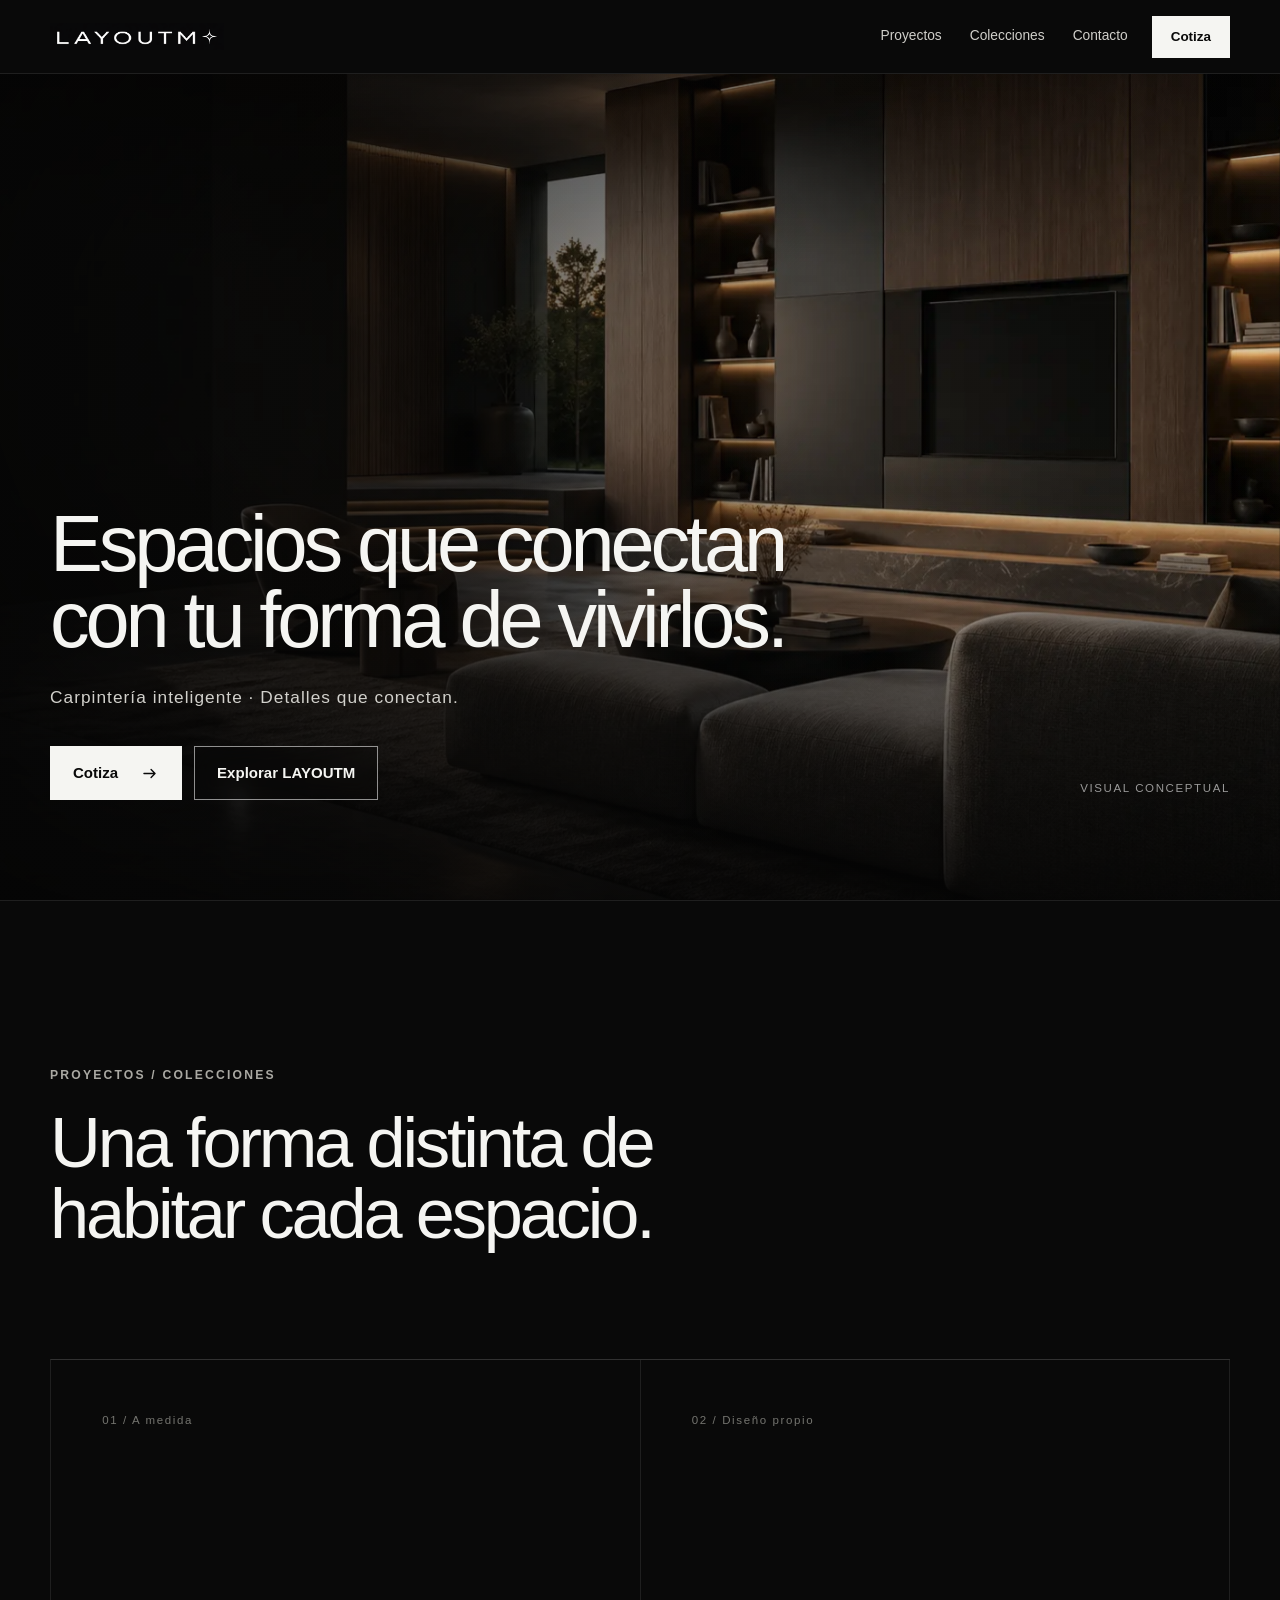
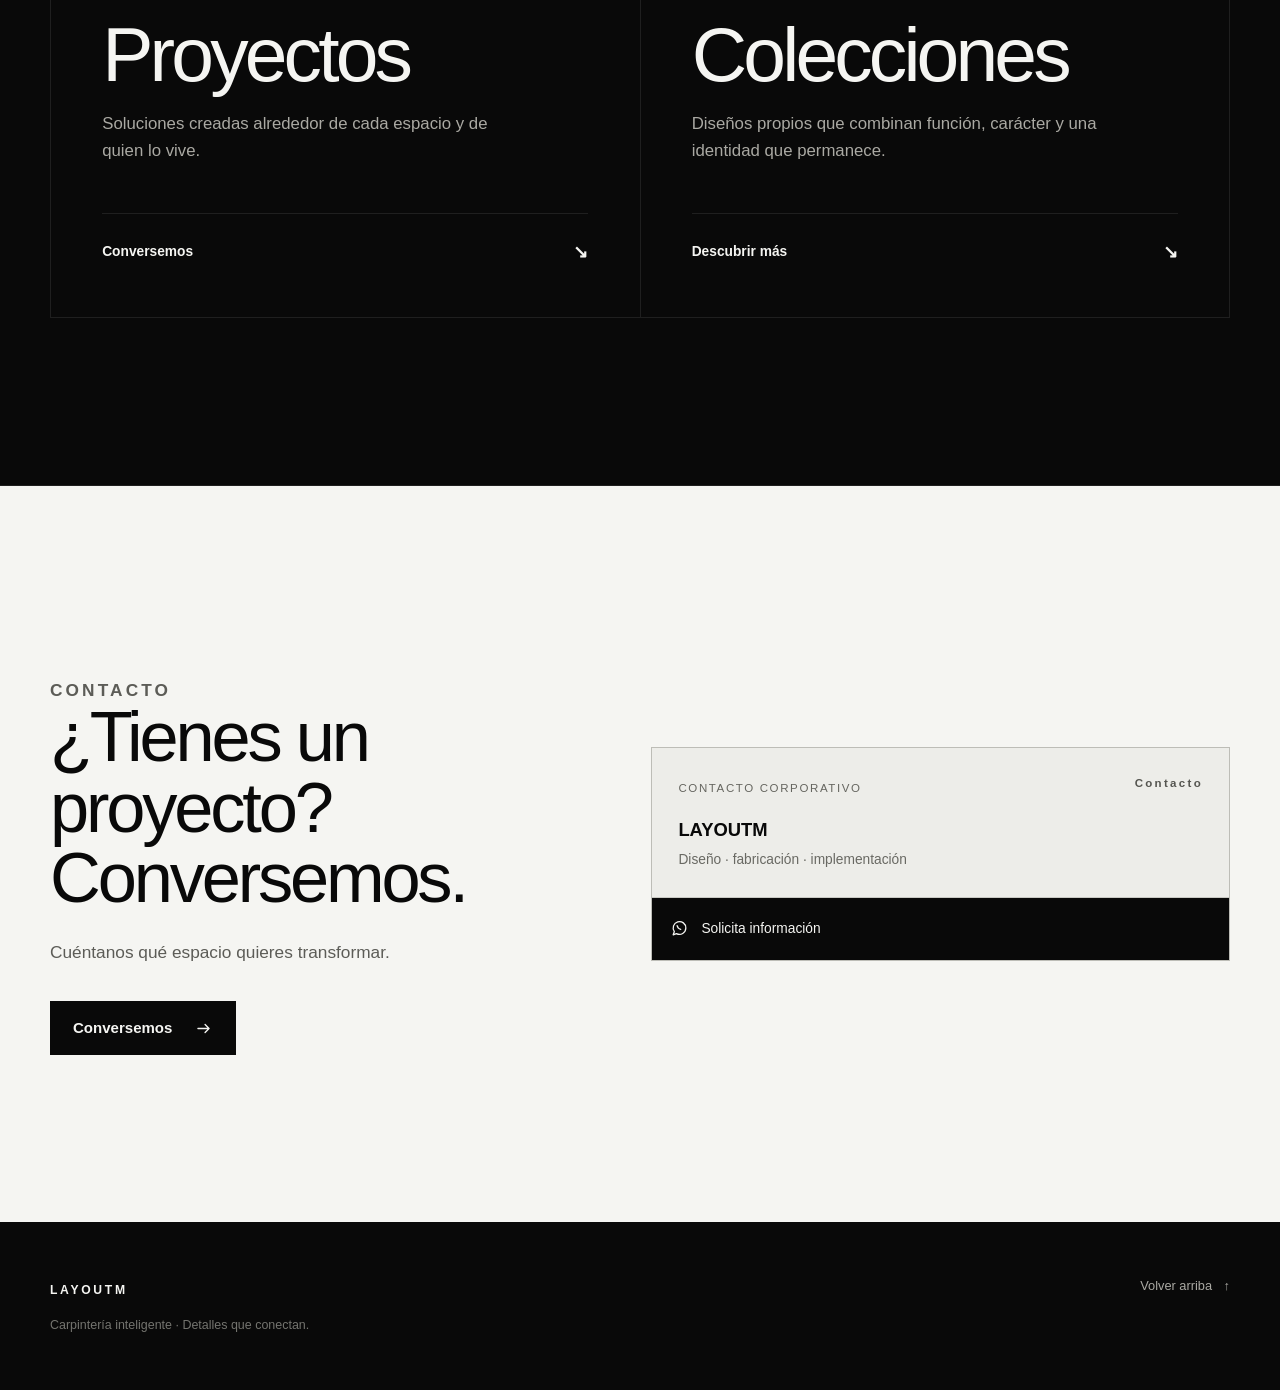
==== commit 3dd7aed5: "Simplifica contacto público a WhatsApp" ====
--- a/index.html
+++ b/index.html
@@ -37,7 +37,7 @@
       <nav class="site-nav" id="site-nav" aria-label="Navegación principal">
         <a href="#proyectos">Proyectos</a><a href="#colecciones">Colecciones</a><a href="#contacto">Contacto</a>
       </nav>
-      <a class="header-cta" href="https://wa.me/51908819044?text=Hola%20LAYOUTM%2C%20vi%20su%20p%C3%A1gina%20web%20y%20quisiera%20informaci%C3%B3n%20sobre%20un%20proyecto." rel="noopener">Solicitar cotización</a>
+      <a class="header-cta" href="https://wa.me/51908819044?text=Hola%20LAYOUTM%2C%20vi%20su%20p%C3%A1gina%20web%20y%20quisiera%20informaci%C3%B3n%20sobre%20un%20proyecto." rel="noopener">Cotiza</a>
     </div>
   </header>
 
@@ -52,7 +52,7 @@
           <h1 id="hero-title">Espacios que conectan con tu forma de vivirlos.</h1>
           <p class="brand-statement">Carpintería inteligente · Detalles que conectan.</p>
           <div class="hero-actions">
-            <a class="button button-primary" href="https://wa.me/51908819044?text=Hola%20LAYOUTM%2C%20vi%20su%20p%C3%A1gina%20web%20y%20quisiera%20informaci%C3%B3n%20sobre%20un%20proyecto." rel="noopener">Solicitar cotización<svg viewBox="0 0 24 24" aria-hidden="true"><path d="M5 12h14m-5-5 5 5-5 5"/></svg></a>
+            <a class="button button-primary" href="https://wa.me/51908819044?text=Hola%20LAYOUTM%2C%20vi%20su%20p%C3%A1gina%20web%20y%20quisiera%20informaci%C3%B3n%20sobre%20un%20proyecto." rel="noopener">Cotiza<svg viewBox="0 0 24 24" aria-hidden="true"><path d="M5 12h14m-5-5 5 5-5 5"/></svg></a>
             <a class="button button-secondary" href="#proyectos">Explorar LAYOUTM</a>
           </div>
         </div>
@@ -88,7 +88,7 @@
         <div class="contact-copy">
           <p class="eyebrow">Contacto</p><h2 id="contact-title">¿Tienes un proyecto? Conversemos.</h2>
           <p>Cuéntanos qué espacio quieres transformar.</p>
-          <a class="button button-primary" href="https://wa.me/51908819044?text=Hola%20LAYOUTM%2C%20vi%20su%20p%C3%A1gina%20web%20y%20quisiera%20informaci%C3%B3n%20sobre%20un%20proyecto." rel="noopener">Conversar por WhatsApp<svg viewBox="0 0 24 24" aria-hidden="true"><path d="M5 12h14m-5-5 5 5-5 5"/></svg></a>
+          <a class="button button-primary" href="https://wa.me/51908819044?text=Hola%20LAYOUTM%2C%20vi%20su%20p%C3%A1gina%20web%20y%20quisiera%20informaci%C3%B3n%20sobre%20un%20proyecto." rel="noopener">Conversemos<svg viewBox="0 0 24 24" aria-hidden="true"><path d="M5 12h14m-5-5 5 5-5 5"/></svg></a>
         </div>
         <article class="digital-card" aria-label="Contacto corporativo de LAYOUTM">
           <div class="digital-card-head">
@@ -96,10 +96,7 @@
             <span class="digital-card-brand" aria-hidden="true">Contacto</span>
           </div>
           <div class="contact-actions">
-            <button class="contact-action contact-action-primary" type="button" id="saveContact"><svg viewBox="0 0 24 24" aria-hidden="true"><path d="M12 3v12m0 0 4-4m-4 4-4-4M5 16v3h14v-3"/></svg><span>Guardar contacto</span></button>
-            <a class="contact-action" href="https://wa.me/51908819044?text=Hola%20LAYOUTM%2C%20vi%20su%20p%C3%A1gina%20web%20y%20quisiera%20informaci%C3%B3n%20sobre%20un%20proyecto." rel="noopener"><svg viewBox="0 0 24 24" aria-hidden="true"><path d="M20 11.5a8 8 0 0 1-11.8 7L4 20l1.5-4.1A8 8 0 1 1 20 11.5Z"/><path d="M9 8.5c.5 2.3 2.2 4 4.5 4.5"/></svg><span>WhatsApp</span></a>
-            <a class="contact-action" href="tel:+51908819044"><svg viewBox="0 0 24 24" aria-hidden="true"><path d="M7.5 4 10 8l-2 2c1 2.8 3.2 5 6 6l2-2 4 2.5-.7 3c-.2.8-.9 1.4-1.8 1.4C9.5 20.3 3.7 14.5 3.1 6.5c0-.9.6-1.6 1.4-1.8L7.5 4Z"/></svg><span>Llamar</span></a>
-            <a class="contact-action" href="mailto:layout.mobiliarios@gmail.com"><svg viewBox="0 0 24 24" aria-hidden="true"><path d="M3 6h18v12H3z"/><path d="m3 7 9 7 9-7"/></svg><span>Correo</span></a>
+            <a class="contact-action contact-action-primary" href="https://wa.me/51908819044?text=Hola%20LAYOUTM%2C%20vi%20su%20p%C3%A1gina%20web%20y%20quisiera%20informaci%C3%B3n%20sobre%20un%20proyecto." rel="noopener"><svg viewBox="0 0 24 24" aria-hidden="true"><path d="M20 11.5a8 8 0 0 1-11.8 7L4 20l1.5-4.1A8 8 0 1 1 20 11.5Z"/><path d="M9 8.5c.5 2.3 2.2 4 4.5 4.5"/></svg><span>Solicita información</span></a>
           </div>
         </article>
       </div>
@@ -109,12 +106,11 @@
   <footer class="site-footer">
     <div class="shell footer-grid">
       <div><strong>LAYOUTM</strong><p>Carpintería inteligente · Detalles que conectan.</p></div>
-      <div class="footer-contact"><a href="mailto:layout.mobiliarios@gmail.com">layout.mobiliarios@gmail.com</a><a href="tel:+51908819044">+51 908 819 044</a></div>
       <a class="back-top" href="#inicio">Volver arriba <span aria-hidden="true">↑</span></a>
     </div>
   </footer>
   <nav class="mobile-contact-bar" aria-label="Contacto rápido">
-    <a href="https://wa.me/51908819044?text=Hola%20LAYOUTM%2C%20vi%20su%20p%C3%A1gina%20web%20y%20quisiera%20informaci%C3%B3n%20sobre%20un%20proyecto." rel="noopener">WhatsApp</a><a href="#contacto">Contacto</a>
+    <a href="https://wa.me/51908819044?text=Hola%20LAYOUTM%2C%20vi%20su%20p%C3%A1gina%20web%20y%20quisiera%20informaci%C3%B3n%20sobre%20un%20proyecto." rel="noopener">Cotiza</a><a href="https://wa.me/51908819044?text=Hola%20LAYOUTM%2C%20vi%20su%20p%C3%A1gina%20web%20y%20quisiera%20informaci%C3%B3n%20sobre%20un%20proyecto." rel="noopener">Conversemos</a>
   </nav>
   <script src="assets/js/main.js" defer></script>
 </body>
--- a/assets/css/styles.css
+++ b/assets/css/styles.css
@@ -337,7 +337,7 @@
 .digital-card-head h3 { margin: 16px 0 4px; font-size: 1.15rem; font-weight: 620; }
 .digital-card-head p { margin: 0; color: #696963; font-size: .86rem; }
 .digital-card-brand { color: #555550; font-size: .72rem; font-weight: 700; letter-spacing: .2em; }
-.contact-actions { display: grid; grid-template-columns: 1fr 1fr; gap: 1px; background: #c9c9c3; }
+.contact-actions { display: grid; grid-template-columns: 1fr; gap: 1px; background: #c9c9c3; }
 .contact-action {
   min-height: 62px;
   display: flex;
@@ -368,13 +368,10 @@
 }
 
 .site-footer { padding-block: 54px; background: var(--bg); }
-.footer-grid { display: grid; grid-template-columns: 1.2fr 1fr auto; gap: 40px; align-items: start; }
+.footer-grid { display: grid; grid-template-columns: 1fr auto; gap: 40px; align-items: start; }
 .site-footer strong { font-size: .76rem; letter-spacing: .22em; }
 .site-footer p { max-width: 460px; margin: 14px 0 0; color: var(--quiet); font-size: .78rem; }
-.footer-contact { display: flex; flex-direction: column; gap: 8px; }
-.footer-contact a,
 .back-top { color: var(--muted); font-size: .8rem; text-decoration: none; }
-.footer-contact a:hover,
 .back-top:hover { color: var(--white); }
 .back-top span { margin-left: 8px; }
 .mobile-contact-bar { display: none; }
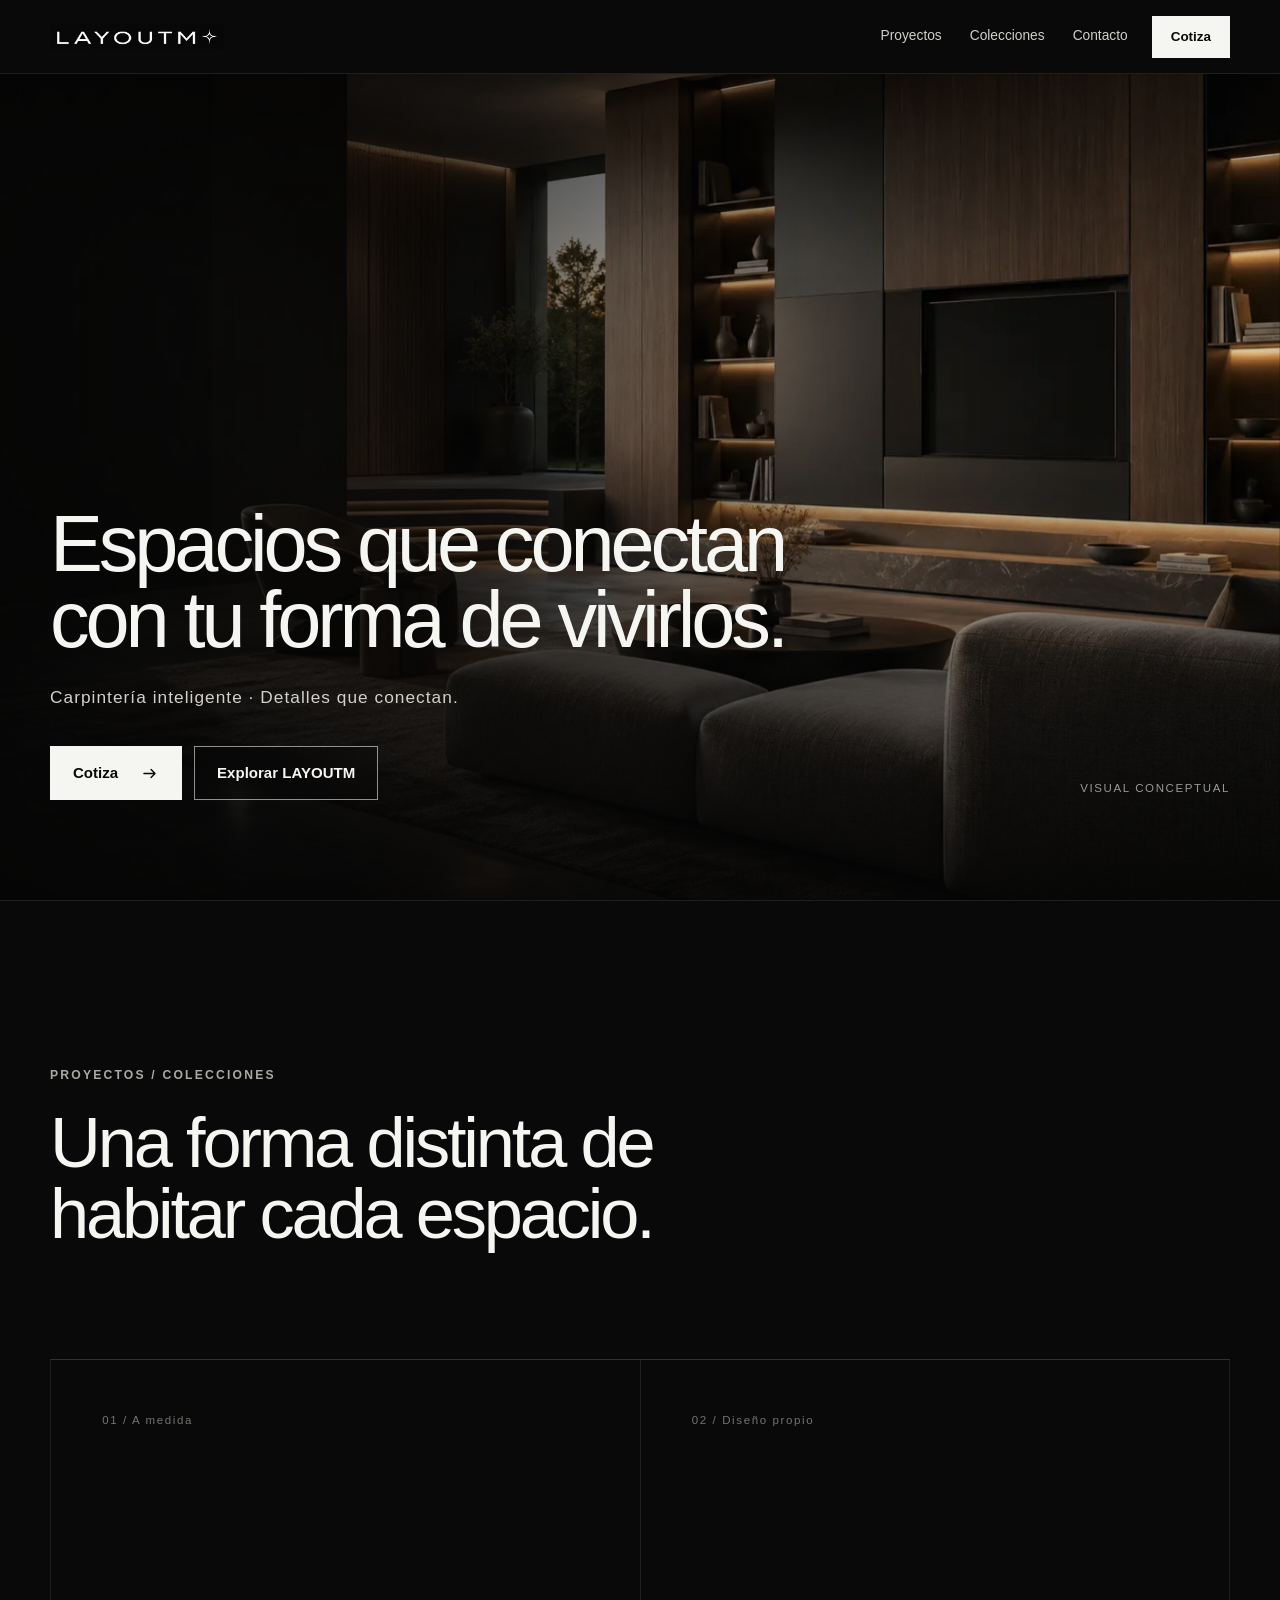
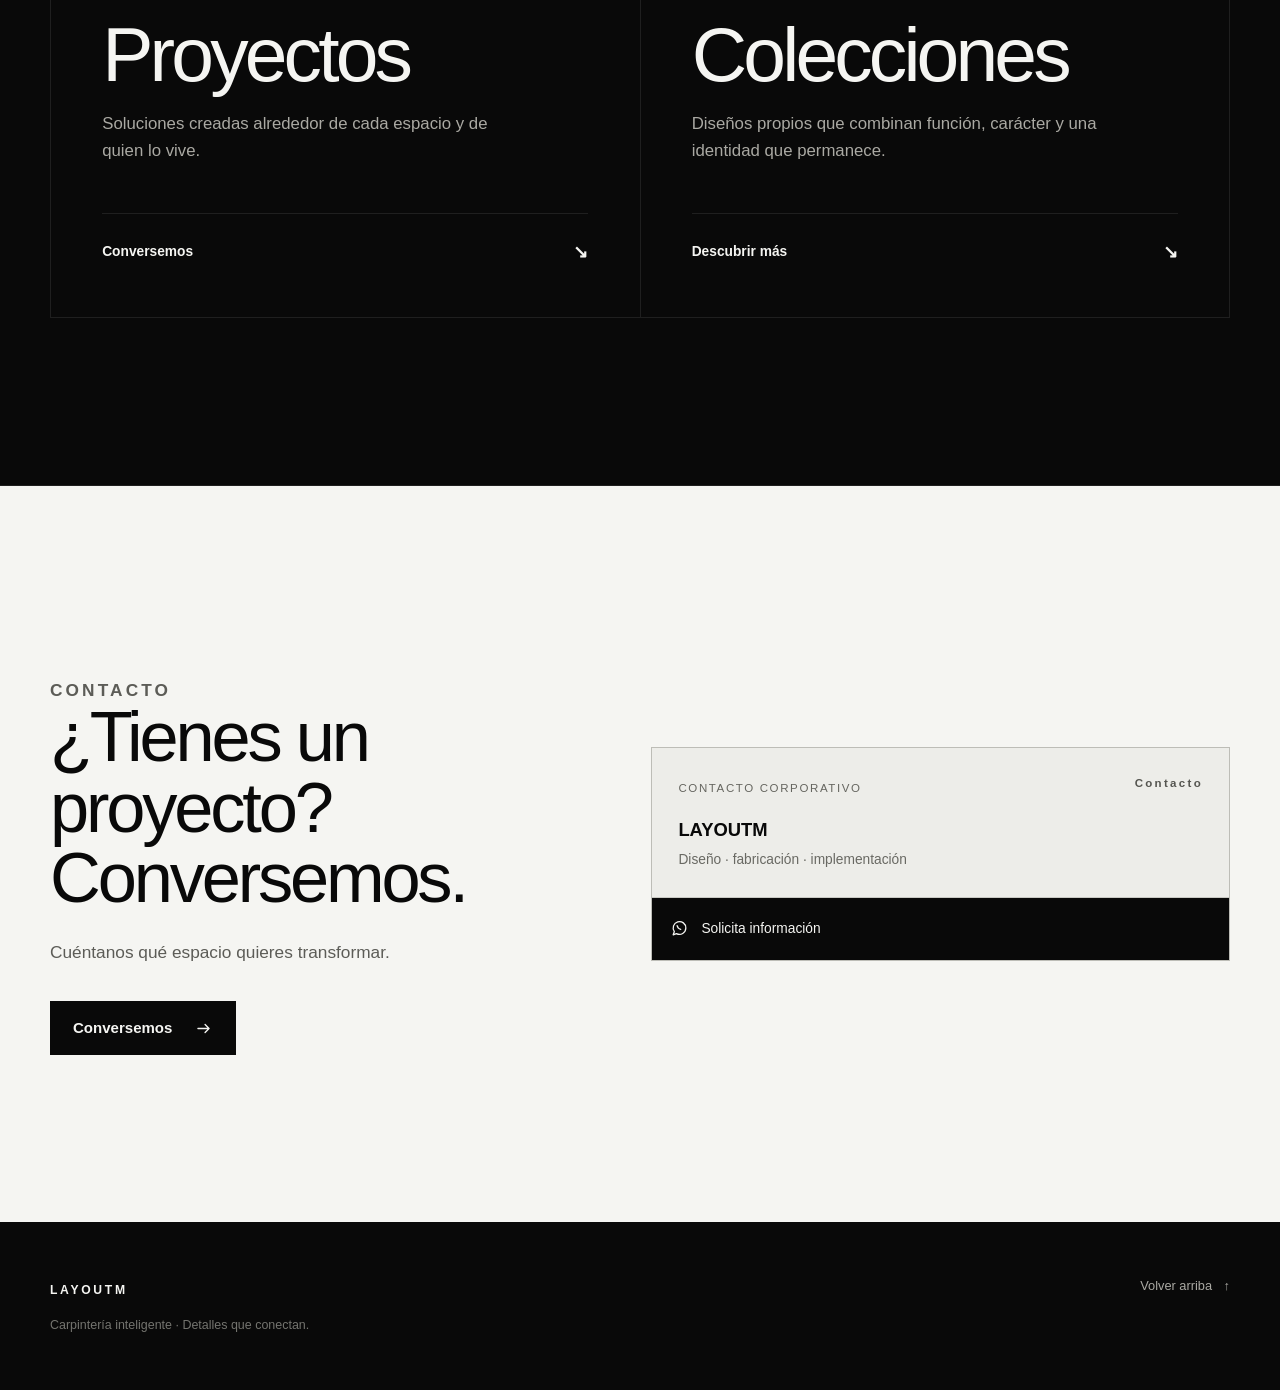
==== commit 3539c835: "feat: enlazar colecciones al catalogo piloto JOMO" ====
--- a/index.html
+++ b/index.html
@@ -77,7 +77,7 @@
             <span class="card-number">02 / Diseño propio</span>
             <h3>Colecciones</h3>
             <p>Diseños propios que combinan función, carácter y una identidad que permanece.</p>
-            <a href="#contacto">Descubrir más <span aria-hidden="true">↘</span></a>
+            <a href="colecciones.html">Descubrir más <span aria-hidden="true">↘</span></a>
           </article>
         </div>
       </div>
--- a/assets/css/styles.css
+++ b/assets/css/styles.css
@@ -276,6 +276,7 @@
   border-left: 1px solid var(--line-soft);
 }
 .universe-card {
+  min-width: 0;
   scroll-margin-top: calc(var(--header-height) + 20px);
   min-height: min(62svh, 590px);
   display: flex;
@@ -430,7 +431,7 @@
   }
   .hero-grid { padding-bottom: 88px; }
   .visual-note { right: auto; bottom: 38px; left: 0; }
-  .universe-grid { grid-template-columns: 1fr; }
+  .universe-grid { grid-template-columns: minmax(0, 1fr); }
   .universe-card { min-height: 460px; }
   .contact-layout { grid-template-columns: 1fr; gap: 52px; }
   .digital-card { width: min(100%, 620px); }
@@ -440,6 +441,7 @@
   .shell { width: min(calc(100% - 32px), var(--shell)); }
   .brand-link { width: 150px; }
   .hero-grid { padding-top: calc(var(--header-height) + 72px); padding-bottom: 102px; }
+  .visual-note { bottom: calc(62px + env(safe-area-inset-bottom, 0px) + 16px); }
   .hero-media img { object-position: 62% center; }
   h1 { max-width: 350px; font-size: clamp(2.75rem, 12vw, 3.6rem); line-height: .98; }
   .brand-statement { max-width: 310px; margin-top: 20px; font-size: .86rem; line-height: 1.55; }
@@ -486,6 +488,7 @@
 @media (max-width: 360px) {
   .shell { width: min(calc(100% - 26px), var(--shell)); }
   h1 { font-size: 2.65rem; }
+  .universe-card h3 { font-size: 2.9rem; }
 }
 
 @media (prefers-reduced-motion: reduce) {
